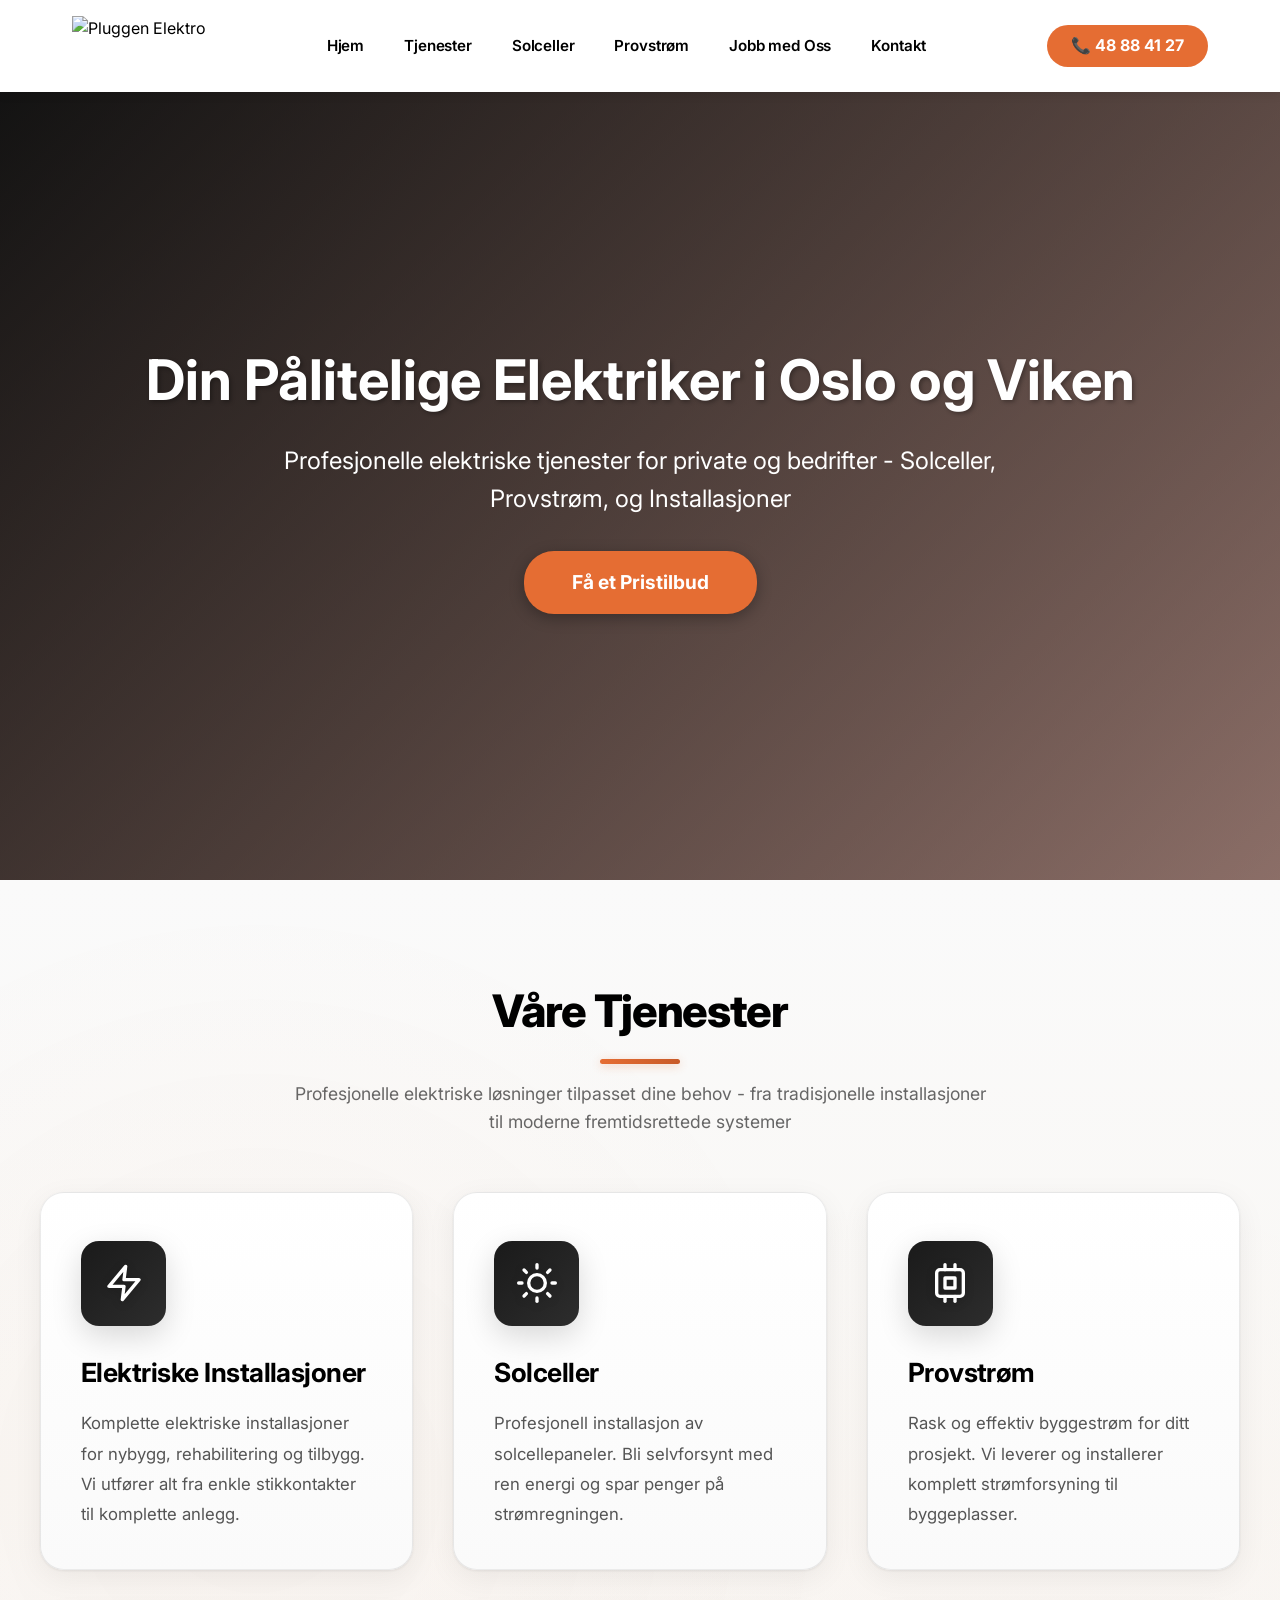
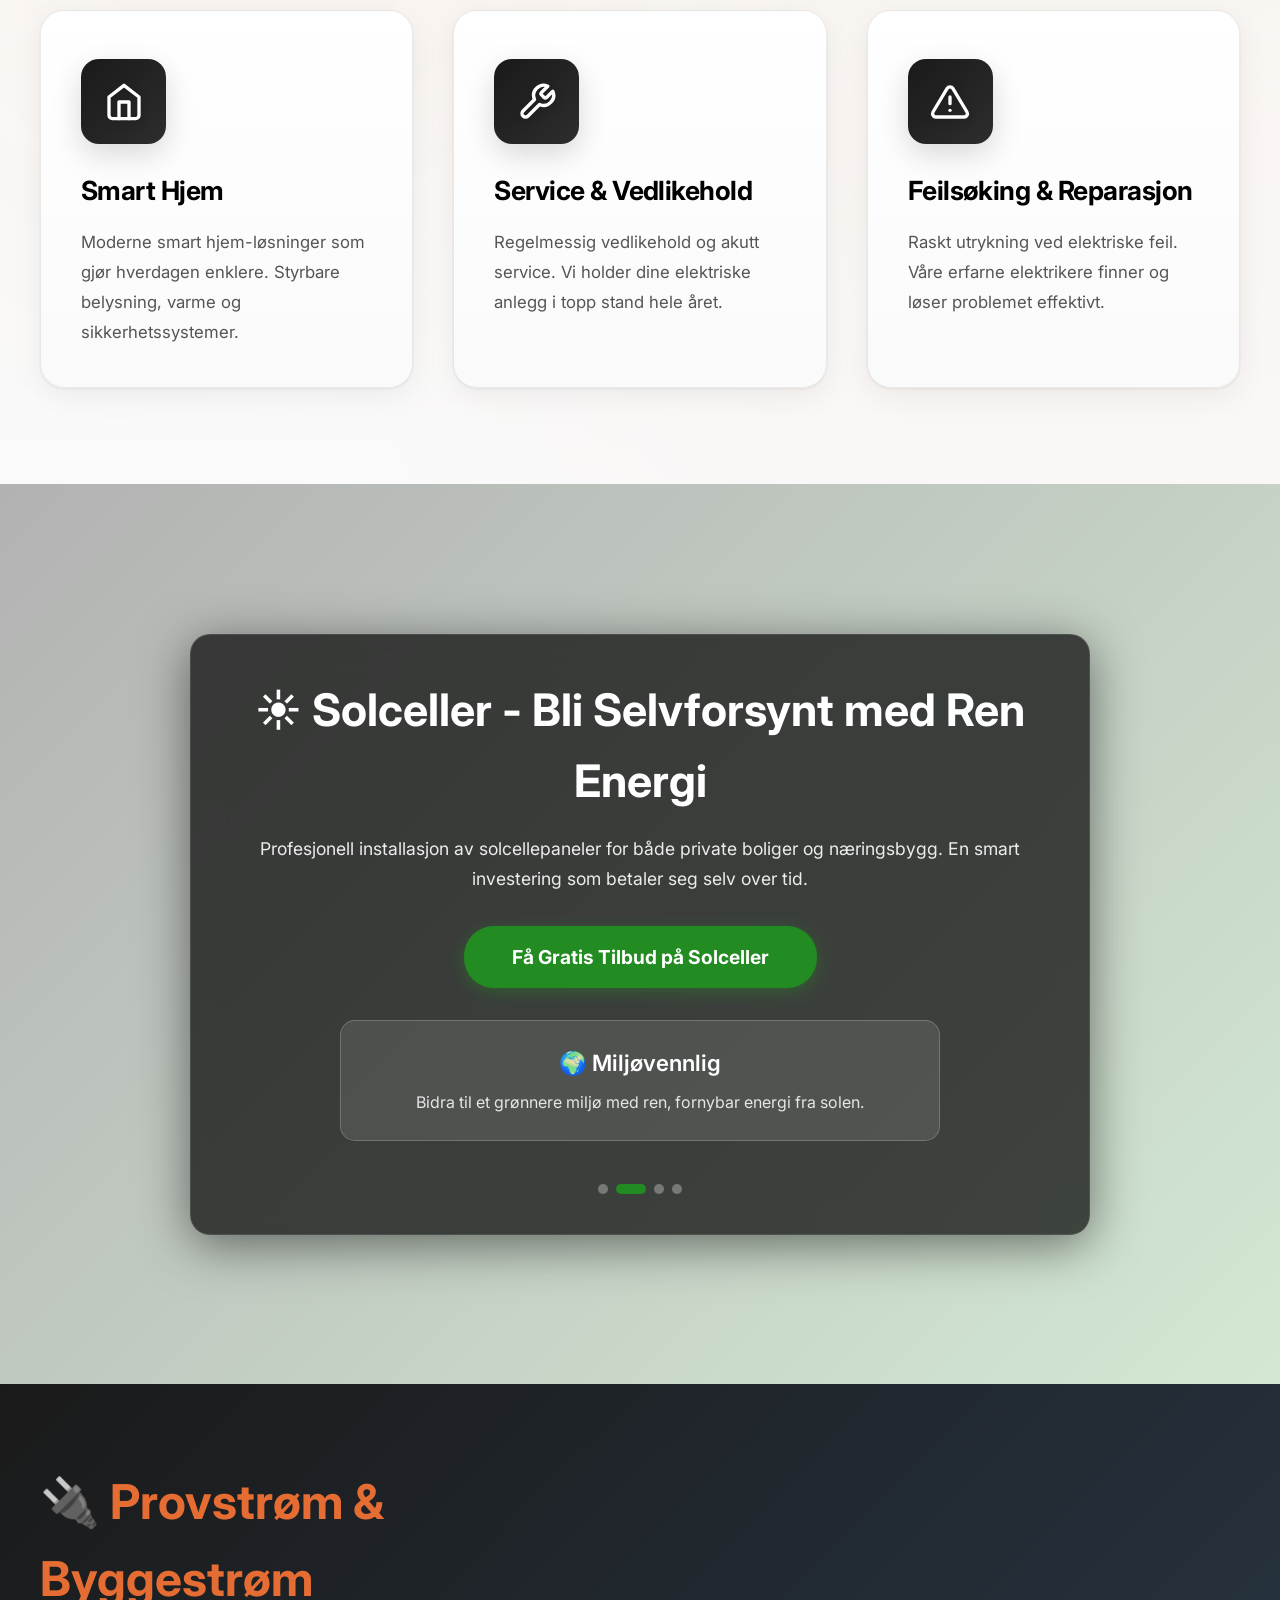
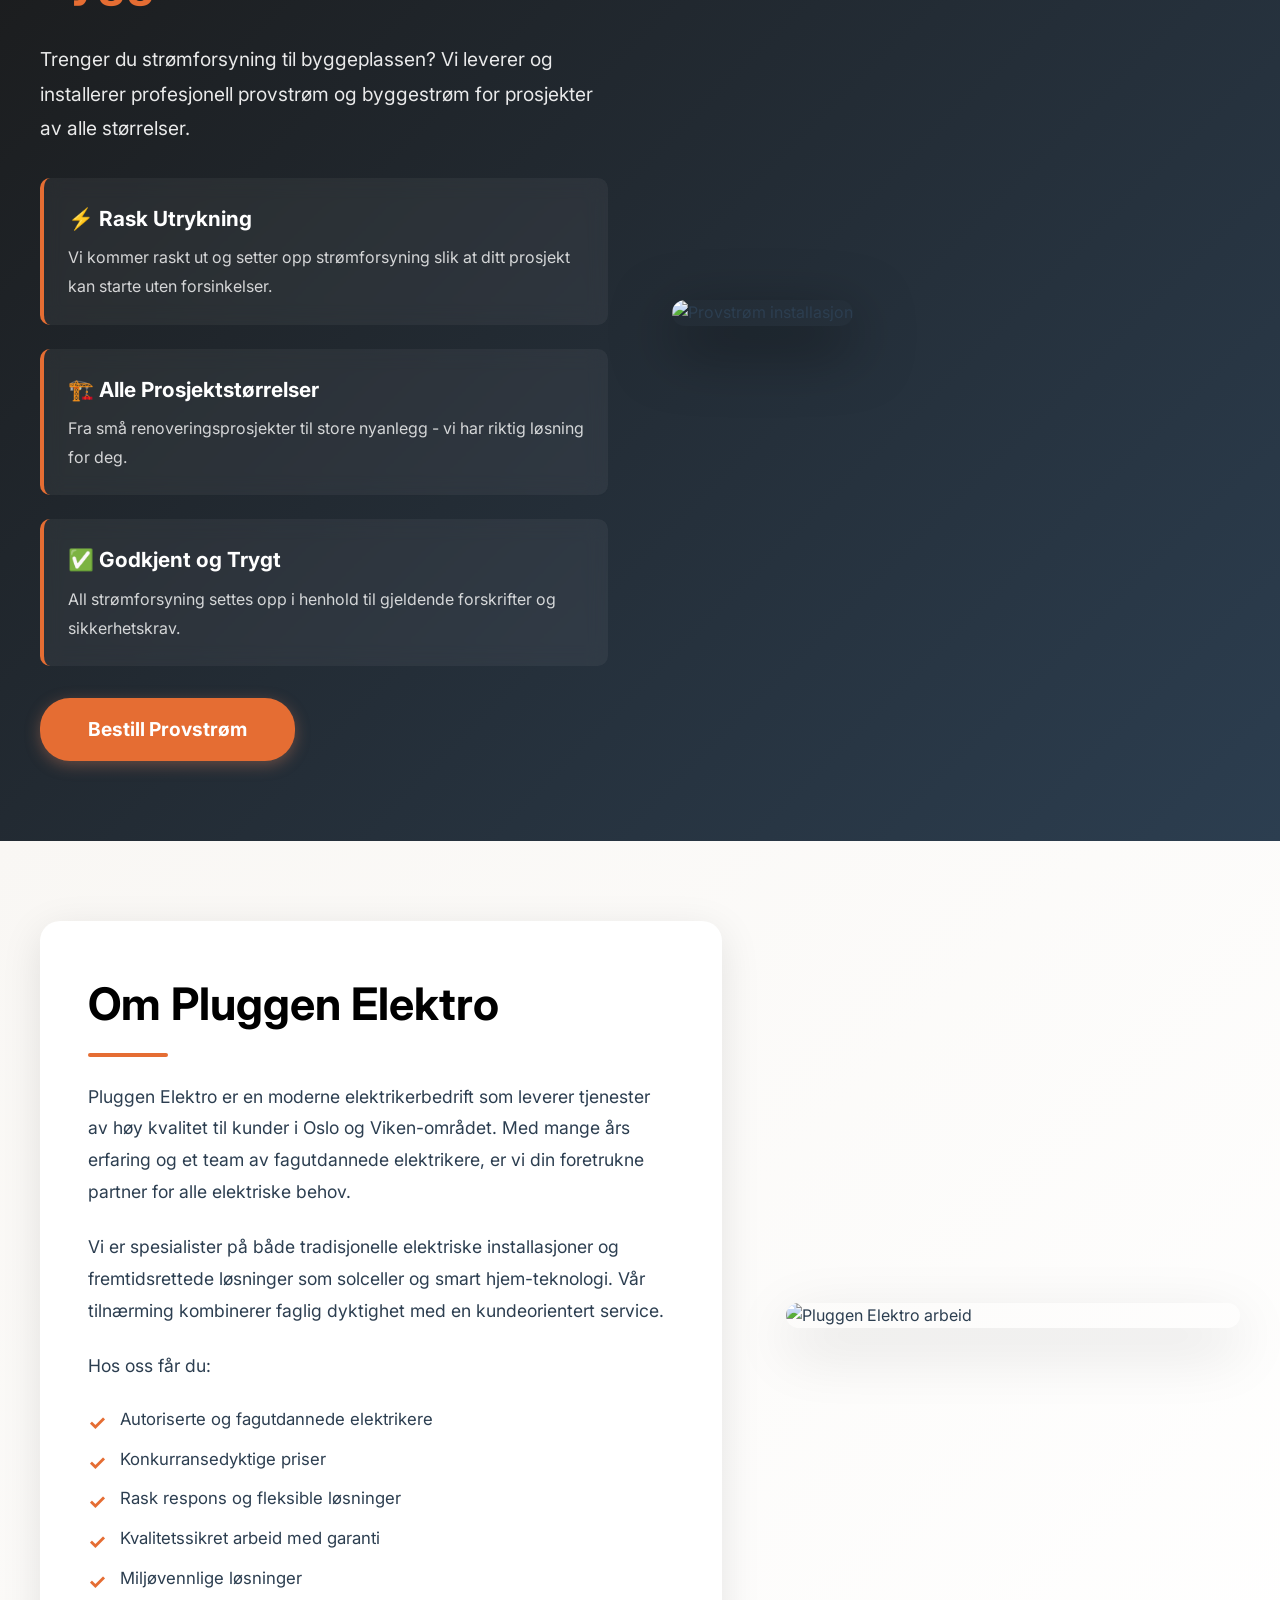
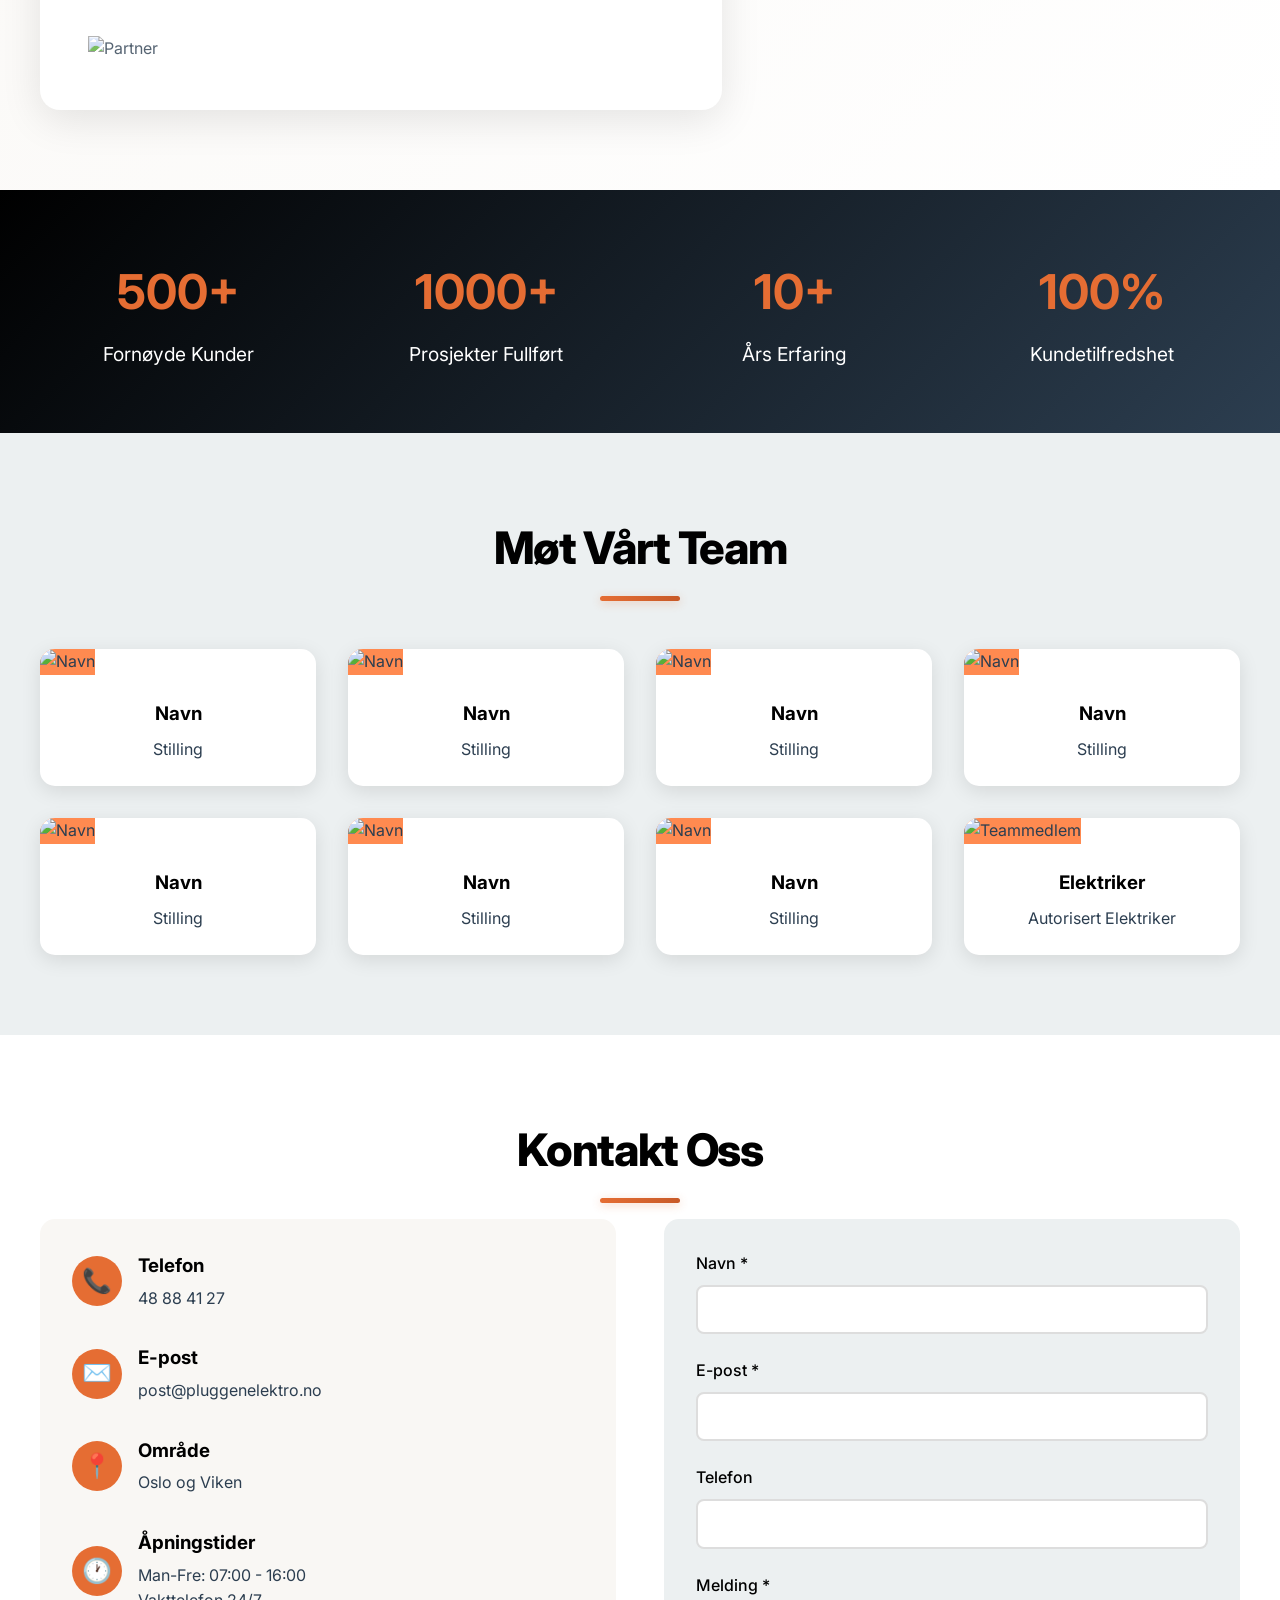
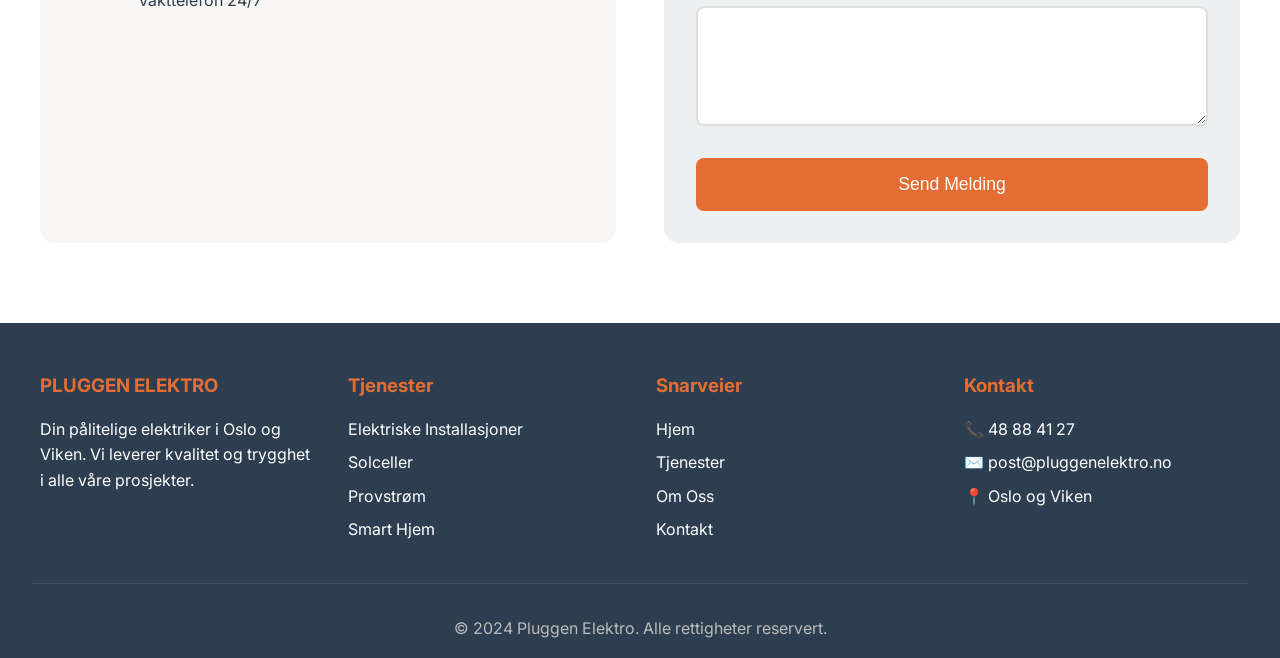
==== index.html @ 6e38b9bf "Add files via upload" ====
<!DOCTYPE html>
<html lang="no">
<head>
    <meta charset="UTF-8">
    <meta name="viewport" content="width=device-width, initial-scale=1.0">
    <meta name="description" content="Pluggen Elektro er en elektrikerbedrift som gjør arbeid i Oslo og Viken. Vi tilbyr elektriske installasjoner, solceller, og provstrøm.">
    <meta name="keywords" content="elektriker, Oslo, Viken, solceller, provstrøm, elektriske installasjoner">
    <title>Pluggen Elektro - Din Elektriker i Oslo og Viken</title>
    <link rel="preconnect" href="https://fonts.googleapis.com">
    <link rel="preconnect" href="https://fonts.gstatic.com" crossorigin>
    <link href="https://fonts.googleapis.com/css2?family=Inter:wght@400;500;600;700&display=swap" rel="stylesheet">

    <style>
        * {
            margin: 0;
            padding: 0;
            box-sizing: border-box;
        }

        :root {
            --primary-copper: #E56D33;
            --dark-copper: #C85A28;
            --light-copper: #FF8A50;
            --black: #000000;
            --cream: #f9f7f4;
            --dark-gray: #2c3e50;
            --light-gray: #ecf0f1;
            --accent-orange: #E56D33;
        }

        body {
            font-family: 'Inter', -apple-system, BlinkMacSystemFont, 'Segoe UI', sans-serif;
            line-height: 1.6;
            color: var(--dark-gray);
            background-color: #fff;
        }

        /* Header & Navigation */
        header {
            background: white;
            color: var(--black);
            padding: 1rem 0;
            position: fixed;
            width: 100%;
            top: 0;
            z-index: 1000;
            box-shadow: 0 2px 10px rgba(0,0,0,0.1);
        }

        nav {
            max-width: 1200px;
            margin: 0 auto;
            display: flex;
            justify-content: space-between;
            align-items: center;
            padding: 0 2rem;
        }

        .logo {
            display: flex;
            align-items: center;
        }

        .logo img {
            height: 60px;
            width: auto;
        }

        nav ul {
            list-style: none;
            display: flex;
            gap: 1rem;
        }

        nav ul li a {
            color: var(--black);
            text-decoration: none;
            font-weight: 600;
            font-size: 0.95rem;
            letter-spacing: -0.01em;
            transition: color 0.3s;
            padding: 0.5rem 0.75rem;
            border-radius: 5px;
        }

        nav ul li a:hover {
            color: var(--primary-copper);
            background: rgba(229, 109, 51, 0.1);
        }

        .phone-header {
            background: var(--primary-copper);
            color: white;
            padding: 0.5rem 1.5rem;
            border-radius: 25px;
            font-weight: bold;
            text-decoration: none;
            transition: all 0.3s;
        }

        .phone-header:hover {
            background: var(--dark-copper);
            transform: scale(1.05);
        }

        /* Hero Section */
        .hero {
            margin-top: 70px;
            position: relative;
            height: 90vh;
            overflow: hidden;
            display: flex;
            align-items: center;
            justify-content: center;
            background: linear-gradient(135deg, rgba(0, 0, 0, 0.8) 0%, rgba(44, 62, 80, 0.8) 100%),
                        url('images/hero/P9220258.JPG') center/cover no-repeat;
        }

        .hero-video {
            position: absolute;
            top: 50%;
            left: 50%;
            transform: translate(-50%, -50%);
            min-width: 100%;
            min-height: 100%;
            width: auto;
            height: auto;
            z-index: 0;
            object-fit: cover;
        }

        .hero-overlay {
            position: absolute;
            top: 0;
            left: 0;
            width: 100%;
            height: 100%;
            background: linear-gradient(135deg, rgba(0, 0, 0, 0.65) 0%, rgba(204, 122, 89, 0.45) 100%);
            z-index: 1;
        }

        .hero-content {
            position: relative;
            z-index: 2;
            color: white;
            text-align: center;
            padding: 2rem;
        }

        .hero h1 {
            font-size: 3.5rem;
            margin-bottom: 1rem;
            text-shadow: 2px 2px 4px rgba(0,0,0,0.3);
        }

        .hero p {
            font-size: 1.5rem;
            margin-bottom: 2rem;
            max-width: 800px;
            margin-left: auto;
            margin-right: auto;
        }

        .cta-button {
            display: inline-block;
            background: var(--primary-copper);
            color: white;
            padding: 1rem 3rem;
            border-radius: 30px;
            text-decoration: none;
            font-size: 1.2rem;
            font-weight: bold;
            transition: all 0.3s;
            box-shadow: 0 4px 15px rgba(0,0,0,0.3);
        }

        .cta-button:hover {
            background: var(--dark-copper);
            transform: translateY(-3px);
            box-shadow: 0 6px 20px rgba(0,0,0,0.4);
        }

        /* Services Section */
        .services {
            padding: 6rem 2rem;
            background: linear-gradient(180deg, #fafafa 0%, var(--cream) 50%, #fafafa 100%);
            position: relative;
        }

        .services::before {
            content: '';
            position: absolute;
            top: 0;
            left: 0;
            width: 100%;
            height: 100%;
            background: radial-gradient(circle at 20% 50%, rgba(229, 109, 51, 0.03) 0%, transparent 50%),
                        radial-gradient(circle at 80% 80%, rgba(229, 109, 51, 0.03) 0%, transparent 50%);
            pointer-events: none;
        }

        .container {
            max-width: 1200px;
            margin: 0 auto;
        }

        .section-title {
            text-align: center;
            font-size: 2.8rem;
            color: var(--black);
            margin-bottom: 1rem;
            position: relative;
            padding-bottom: 1rem;
            font-weight: 800;
            letter-spacing: -0.03em;
        }

        .section-title::after {
            content: '';
            position: absolute;
            bottom: 0;
            left: 50%;
            transform: translateX(-50%);
            width: 80px;
            height: 5px;
            background: linear-gradient(90deg, var(--primary-copper) 0%, var(--dark-copper) 100%);
            border-radius: 3px;
            box-shadow: 0 2px 10px rgba(229, 109, 51, 0.3);
        }

        .section-subtitle {
            text-align: center;
            font-size: 1.1rem;
            color: #666;
            margin-bottom: 3.5rem;
            max-width: 700px;
            margin-left: auto;
            margin-right: auto;
            line-height: 1.6;
        }

        .services-grid {
            display: grid;
            grid-template-columns: repeat(auto-fit, minmax(320px, 1fr));
            gap: 2.5rem;
            margin-top: 3rem;
        }

        .service-card {
            background: linear-gradient(to bottom, #ffffff 0%, #fafafa 100%);
            padding: 3rem 2.5rem 2.5rem 2.5rem;
            border-radius: 24px;
            box-shadow: 0 8px 30px rgba(0,0,0,0.06),
                        0 1px 3px rgba(0,0,0,0.08),
                        inset 0 1px 0 rgba(255,255,255,0.9);
            transition: all 0.5s cubic-bezier(0.4, 0, 0.2, 1);
            text-align: left;
            position: relative;
            overflow: hidden;
            border: 1px solid rgba(0, 0, 0, 0.08);
            backdrop-filter: blur(10px);
        }

        .service-card::before {
            content: '';
            position: absolute;
            top: 0;
            left: 0;
            width: 100%;
            height: 5px;
            background: linear-gradient(90deg, var(--primary-copper) 0%, var(--light-copper) 100%);
            transform: scaleX(0);
            transform-origin: left;
            transition: transform 0.5s cubic-bezier(0.4, 0, 0.2, 1);
        }

        .service-card::after {
            content: '';
            position: absolute;
            top: 0;
            left: 0;
            width: 100%;
            height: 100%;
            background: linear-gradient(135deg, rgba(229, 109, 51, 0.02) 0%, rgba(229, 109, 51, 0.05) 100%);
            opacity: 0;
            transition: opacity 0.5s cubic-bezier(0.4, 0, 0.2, 1);
            pointer-events: none;
        }

        .service-card:hover::before {
            transform: scaleX(1);
        }

        .service-card:hover::after {
            opacity: 1;
        }

        .service-card:hover {
            transform: translateY(-15px);
            box-shadow: 0 30px 80px rgba(229, 109, 51, 0.15),
                        0 5px 15px rgba(0,0,0,0.1),
                        inset 0 1px 0 rgba(255,255,255,1);
            border-color: rgba(229, 109, 51, 0.2);
            background: linear-gradient(to bottom, #ffffff 0%, #fcfcfc 100%);
        }

        .service-icon {
            font-size: 2.8rem;
            margin-bottom: 1.8rem;
            display: inline-flex;
            align-items: center;
            justify-content: center;
            width: 85px;
            height: 85px;
            background: linear-gradient(135deg, #1a1a1a 0%, #2d2d2d 100%);
            border-radius: 18px;
            transition: all 0.5s cubic-bezier(0.4, 0, 0.2, 1);
            position: relative;
            z-index: 1;
            box-shadow: 0 10px 30px rgba(0, 0, 0, 0.15);
        }

        .service-icon::before {
            content: '';
            position: absolute;
            inset: -2px;
            border-radius: 20px;
            padding: 2px;
            background: linear-gradient(135deg, var(--primary-copper), var(--light-copper), var(--dark-copper));
            -webkit-mask: linear-gradient(#fff 0 0) content-box, linear-gradient(#fff 0 0);
            -webkit-mask-composite: xor;
            mask-composite: exclude;
            opacity: 0;
            transition: opacity 0.5s cubic-bezier(0.4, 0, 0.2, 1);
        }

        .service-card:hover .service-icon::before {
            opacity: 1;
        }

        .service-card:hover .service-icon {
            transform: scale(1.08) translateY(-8px) rotate(5deg);
            background: linear-gradient(135deg, var(--primary-copper) 0%, var(--dark-copper) 100%);
            box-shadow: 0 20px 50px rgba(229, 109, 51, 0.35);
        }

        .service-icon svg {
            stroke: #ffffff;
            transition: stroke 0.3s;
            filter: drop-shadow(0 2px 4px rgba(0,0,0,0.2));
        }

        .service-card:hover .service-icon svg {
            stroke: #ffffff;
        }

        .service-card h3 {
            color: var(--black);
            font-size: 1.65rem;
            margin-bottom: 1.2rem;
            font-weight: 700;
            letter-spacing: -0.02em;
            line-height: 1.3;
            position: relative;
            z-index: 1;
            transition: color 0.3s;
        }

        .service-card:hover h3 {
            color: var(--primary-copper);
        }

        .service-card p {
            color: #555;
            line-height: 1.8;
            font-size: 1.05rem;
            margin: 0;
            position: relative;
            z-index: 1;
        }

        /* About Section */
        .about {
            padding: 5rem 2rem;
            background: linear-gradient(135deg, var(--cream) 0%, #fff 100%);
        }

        .about-content {
            display: grid;
            grid-template-columns: 1.2fr 0.8fr;
            gap: 4rem;
            align-items: center;
        }

        .about-text {
            background: white;
            padding: 3rem;
            border-radius: 20px;
            box-shadow: 0 10px 40px rgba(0, 0, 0, 0.1);
        }

        .about-text h2 {
            color: var(--black);
            font-size: 2.8rem;
            margin-bottom: 1.5rem;
            font-weight: 700;
            position: relative;
            padding-bottom: 1rem;
        }

        .about-text h2::after {
            content: '';
            position: absolute;
            bottom: 0;
            left: 0;
            width: 80px;
            height: 4px;
            background: var(--primary-copper);
            border-radius: 2px;
        }

        .about-text p {
            margin-bottom: 1.5rem;
            font-size: 1.1rem;
            color: var(--dark-gray);
            line-height: 1.8;
        }

        .about-text ul {
            margin-left: 0;
            padding-left: 0;
            list-style: none;
        }

        .about-text ul li {
            margin-bottom: 0.8rem;
            padding-left: 2rem;
            position: relative;
            color: var(--dark-gray);
            font-size: 1.05rem;
        }

        .about-text ul li::before {
            content: '✓';
            position: absolute;
            left: 0;
            color: var(--primary-copper);
            font-weight: bold;
            font-size: 1.3rem;
        }

        .about-image {
            border-radius: 20px;
            overflow: hidden;
            box-shadow: 0 20px 60px rgba(0, 0, 0, 0.15);
            transition: transform 0.3s;
        }

        .about-image:hover {
            transform: scale(1.02);
        }

        .about-image img {
            width: 100%;
            height: auto;
            display: block;
        }

        /* Video Showcase Section */
        .video-showcase {
            padding: 5rem 2rem;
            background: var(--black);
        }

        .video-container {
            max-width: 1000px;
            margin: 0 auto;
            border-radius: 15px;
            overflow: hidden;
            box-shadow: 0 10px 40px rgba(204, 122, 89, 0.3);
        }

        .showcase-video {
            width: 100%;
            height: auto;
            display: block;
        }

        /* Solceller Section */
        .solceller {
            position: relative;
            min-height: 100vh;
            overflow: hidden;
            display: flex;
            align-items: center;
            justify-content: center;
            padding: 3rem 2rem;
        }

        .solceller-video {
            position: absolute;
            top: 50%;
            left: 50%;
            transform: translate(-50%, -50%);
            min-width: 100%;
            min-height: 100%;
            width: auto;
            height: auto;
            z-index: 0;
            object-fit: cover;
        }

        .solceller-overlay {
            position: absolute;
            top: 0;
            left: 0;
            width: 100%;
            height: 100%;
            background: linear-gradient(135deg, rgba(0, 0, 0, 0.3) 0%, rgba(34, 139, 34, 0.2) 100%);
            z-index: 1;
            animation: overlayPulse 8s ease-in-out infinite;
        }

        @keyframes overlayPulse {
            0%, 100% {
                opacity: 1;
            }
            50% {
                opacity: 0.7;
            }
        }

        .solceller-content {
            position: relative;
            z-index: 2;
            max-width: 900px;
            margin: 0 auto;
            text-align: center;
        }

        .solceller-text {
            background: rgba(0, 0, 0, 0.7);
            backdrop-filter: blur(15px);
            padding: 2.5rem;
            border-radius: 20px;
            box-shadow: 0 10px 50px rgba(0, 0, 0, 0.5);
            border: 1px solid rgba(255, 255, 255, 0.1);
        }

        .solceller-text h2 {
            color: white;
            font-size: 2.8rem;
            margin-bottom: 1rem;
            font-weight: 700;
        }

        .solceller-text p {
            color: rgba(255, 255, 255, 0.9);
            font-size: 1.1rem;
            line-height: 1.7;
            margin-bottom: 2rem;
        }

        .solceller-cta {
            background: #228B22;
            color: white;
            padding: 1rem 3rem;
            border-radius: 30px;
            text-decoration: none;
            font-size: 1.2rem;
            font-weight: bold;
            transition: all 0.3s;
            box-shadow: 0 4px 15px rgba(34, 139, 34, 0.4);
            display: inline-block;
            margin-bottom: 2rem;
        }

        .solceller-cta:hover {
            background: #1a6b1a;
            transform: translateY(-3px);
            box-shadow: 0 6px 20px rgba(34, 139, 34, 0.6);
        }

        .solceller-features {
            position: relative;
            max-width: 600px;
            margin: 0 auto;
            height: 140px;
            overflow: visible;
        }

        .solceller-feature {
            position: absolute;
            width: 100%;
            opacity: 0;
            transition: opacity 0.5s ease-in-out;
            background: rgba(255, 255, 255, 0.1);
            padding: 1.5rem;
            border-radius: 15px;
            border: 1px solid rgba(255, 255, 255, 0.2);
            text-align: center;
            box-sizing: border-box;
        }

        .solceller-feature.active {
            opacity: 1;
        }

        .solceller-feature h3 {
            color: white;
            margin-bottom: 0.5rem;
            font-size: 1.4rem;
            font-weight: 600;
        }

        .solceller-feature p {
            color: rgba(255, 255, 255, 0.85);
            margin-bottom: 0;
            font-size: 1rem;
        }

        .feature-dots {
            display: flex;
            justify-content: center;
            gap: 0.5rem;
            margin-top: 1.5rem;
        }

        .feature-dot {
            width: 10px;
            height: 10px;
            border-radius: 50%;
            background: rgba(255, 255, 255, 0.3);
            cursor: pointer;
            transition: all 0.3s;
        }

        .feature-dot.active {
            background: #228B22;
            width: 30px;
            border-radius: 5px;
        }

        /* Provstrøm Section */
        .provstrom {
            position: relative;
            min-height: 100vh;
            background: linear-gradient(135deg, #1a1a1a 0%, #2c3e50 100%);
            overflow: hidden;
            display: flex;
            align-items: center;
            justify-content: center;
            padding: 5rem 2rem;
        }

        .provstrom-content {
            max-width: 1200px;
            margin: 0 auto;
            display: grid;
            grid-template-columns: 1fr 1fr;
            gap: 4rem;
            align-items: center;
        }

        .provstrom-text h2 {
            color: var(--primary-copper);
            font-size: 3rem;
            margin-bottom: 1.5rem;
            font-weight: 700;
        }

        .provstrom-text p {
            color: rgba(255, 255, 255, 0.9);
            font-size: 1.2rem;
            line-height: 1.8;
            margin-bottom: 1.5rem;
        }

        .provstrom-features {
            display: grid;
            gap: 1.5rem;
            margin-top: 2rem;
        }

        .provstrom-feature {
            background: rgba(255, 255, 255, 0.05);
            padding: 1.5rem;
            border-radius: 10px;
            border-left: 4px solid var(--primary-copper);
            backdrop-filter: blur(10px);
        }

        .provstrom-feature h3 {
            color: white;
            font-size: 1.3rem;
            margin-bottom: 0.5rem;
        }

        .provstrom-feature p {
            color: rgba(255, 255, 255, 0.8);
            margin: 0;
            font-size: 1rem;
        }

        .provstrom-image img {
            width: 100%;
            height: auto;
            border-radius: 15px;
            box-shadow: 0 20px 60px rgba(0, 0, 0, 0.5);
        }

        .provstrom-cta {
            background: var(--primary-copper);
            color: white;
            padding: 1rem 3rem;
            border-radius: 30px;
            text-decoration: none;
            font-size: 1.2rem;
            font-weight: bold;
            transition: all 0.3s;
            box-shadow: 0 4px 15px rgba(204, 122, 89, 0.4);
            display: inline-block;
            margin-top: 2rem;
        }

        .provstrom-cta:hover {
            background: var(--dark-copper);
            transform: translateY(-3px);
            box-shadow: 0 6px 20px rgba(204, 122, 89, 0.6);
        }

        /* Stats Section */
        .stats {
            background: linear-gradient(135deg, var(--black) 0%, var(--dark-gray) 100%);
            color: white;
            padding: 4rem 2rem;
        }

        .stats-grid {
            display: grid;
            grid-template-columns: repeat(auto-fit, minmax(200px, 1fr));
            gap: 2rem;
            text-align: center;
        }

        .stat-item h3 {
            font-size: 3rem;
            color: var(--primary-copper);
            margin-bottom: 0.5rem;
        }

        .stat-item p {
            font-size: 1.2rem;
        }

        /* Team Section */
        .team {
            padding: 5rem 2rem;
            background: var(--light-gray);
        }

        .team-grid {
            display: grid;
            grid-template-columns: repeat(auto-fit, minmax(250px, 1fr));
            gap: 2rem;
            margin-top: 3rem;
        }

        .team-member {
            background: white;
            border-radius: 15px;
            overflow: hidden;
            box-shadow: 0 5px 20px rgba(0,0,0,0.1);
            transition: transform 0.3s;
        }

        .team-member:hover {
            transform: translateY(-5px);
        }

        .team-photo {
            width: 100%;
            height: 350px;
            object-fit: contain;
            object-position: center;
            background: var(--light-copper);
        }

        .team-info {
            padding: 1.5rem;
            text-align: center;
        }

        .team-info h3 {
            color: var(--black);
            margin-bottom: 0.5rem;
        }

        .team-info p {
            color: var(--dark-gray);
        }

        /* Contact Section */
        .contact {
            padding: 5rem 2rem;
            background: white;
        }

        .contact-content {
            display: grid;
            grid-template-columns: 1fr 1fr;
            gap: 3rem;
        }

        .contact-info {
            background: var(--cream);
            padding: 2rem;
            border-radius: 15px;
        }

        .contact-item {
            margin-bottom: 2rem;
            display: flex;
            align-items: center;
            gap: 1rem;
        }

        .contact-icon {
            width: 50px;
            height: 50px;
            background: var(--primary-copper);
            color: white;
            border-radius: 50%;
            display: flex;
            align-items: center;
            justify-content: center;
            font-size: 1.5rem;
        }

        .contact-item-text h3 {
            color: var(--black);
            margin-bottom: 0.3rem;
        }

        .contact-item-text p {
            color: var(--dark-gray);
        }

        .contact-form {
            background: var(--light-gray);
            padding: 2rem;
            border-radius: 15px;
        }

        .form-group {
            margin-bottom: 1.5rem;
        }

        .form-group label {
            display: block;
            margin-bottom: 0.5rem;
            color: var(--black);
            font-weight: 500;
        }

        .form-group input,
        .form-group textarea {
            width: 100%;
            padding: 0.8rem;
            border: 2px solid #ddd;
            border-radius: 8px;
            font-family: inherit;
            font-size: 1rem;
            transition: border-color 0.3s;
        }

        .form-group input:focus,
        .form-group textarea:focus {
            outline: none;
            border-color: var(--primary-copper);
        }

        .form-group textarea {
            resize: vertical;
            min-height: 120px;
        }

        .submit-button {
            background: var(--primary-copper);
            color: white;
            border: none;
            padding: 1rem 2rem;
            border-radius: 8px;
            font-size: 1.1rem;
            cursor: pointer;
            width: 100%;
            transition: background 0.3s;
        }

        .submit-button:hover {
            background: var(--dark-copper);
        }

        /* Footer */
        footer {
            background: var(--dark-gray);
            color: white;
            padding: 3rem 2rem 1rem;
        }

        .footer-content {
            max-width: 1200px;
            margin: 0 auto;
            display: grid;
            grid-template-columns: repeat(auto-fit, minmax(250px, 1fr));
            gap: 2rem;
            margin-bottom: 2rem;
        }

        .footer-section h3 {
            color: var(--primary-copper);
            margin-bottom: 1rem;
        }

        .footer-section ul {
            list-style: none;
        }

        .footer-section ul li {
            margin-bottom: 0.5rem;
        }

        .footer-section ul li a {
            color: white;
            text-decoration: none;
            transition: color 0.3s;
        }

        .footer-section ul li a:hover {
            color: var(--primary-copper);
        }

        .footer-bottom {
            text-align: center;
            padding-top: 2rem;
            border-top: 1px solid rgba(255,255,255,0.1);
            color: #bbb;
        }

        /* Mobile Menu */
        .mobile-menu-toggle {
            display: none;
            background: none;
            border: none;
            color: white;
            font-size: 1.5rem;
            cursor: pointer;
        }

        /* Responsive Design */
        @media (max-width: 768px) {
            nav ul {
                display: none;
                position: absolute;
                top: 100%;
                left: 0;
                width: 100%;
                background: white;
                box-shadow: 0 2px 10px rgba(0,0,0,0.1);
                flex-direction: column;
                padding: 1rem;
                gap: 0;
            }

            nav ul.active {
                display: flex;
            }

            nav ul li {
                width: 100%;
            }

            nav ul li a {
                display: block;
                padding: 1rem;
            }

            .mobile-menu-toggle {
                display: block;
            }

            .hero h1 {
                font-size: 2.5rem;
            }

            .hero p {
                font-size: 1.2rem;
            }

            .about-content,
            .contact-content {
                grid-template-columns: 1fr;
            }

            .services-grid {
                grid-template-columns: 1fr;
            }

            .team-grid {
                grid-template-columns: 1fr;
            }

            .solceller-content,
            .provstrom-content {
                grid-template-columns: 1fr;
            }

            .provstrom-image {
                order: -1;
            }

            .stats-grid {
                grid-template-columns: repeat(2, 1fr);
            }

            .service-card {
                padding: 2rem 1.5rem;
            }

            .benefit-icon {
                width: 70px;
                height: 70px;
                font-size: 2.5rem;
            }
        }

        /* Smooth Scroll */
        html {
            scroll-behavior: smooth;
        }
    </style>
</head>
<body>
    <!-- Header -->
    <header>
        <nav>
            <div class="logo">
                <img src="images/logos/Pluggen Elektro.JPG" alt="Pluggen Elektro">
            </div>
            <button class="mobile-menu-toggle" onclick="toggleMenu()">☰</button>
            <ul id="nav-menu">
                <li><a href="index.html">Hjem</a></li>
                <li><a href="index.html#tjenester">Tjenester</a></li>
                <li><a href="solceller.html">Solceller</a></li>
                <li><a href="provstrom.html">Provstrøm</a></li>
                <li><a href="jobb.html">Jobb med Oss</a></li>
                <li><a href="index.html#kontakt">Kontakt</a></li>
            </ul>
            <a href="tel:48884127" class="phone-header">📞 48 88 41 27</a>
        </nav>
    </header>

    <!-- Hero Section -->
    <section class="hero" id="hjem">
        <video autoplay muted loop playsinline class="hero-video" preload="auto" poster="images/hero/P9220258.JPG">
            <source src="images/hero/Pluggen-Hero.mp4" type="video/mp4">
            Nettleseren din støtter ikke video.
        </video>
        <div class="hero-overlay"></div>
        <div class="hero-content">
            <h1>Din Pålitelige Elektriker i Oslo og Viken</h1>
            <p>Profesjonelle elektriske tjenester for private og bedrifter - Solceller, Provstrøm, og Installasjoner</p>
            <a href="#kontakt" class="cta-button">Få et Pristilbud</a>
        </div>
    </section>

    <!-- Services Section -->
    <section class="services" id="tjenester">
        <div class="container">
            <h2 class="section-title">Våre Tjenester</h2>
            <p class="section-subtitle">Profesjonelle elektriske løsninger tilpasset dine behov - fra tradisjonelle installasjoner til moderne fremtidsrettede systemer</p>
            <div class="services-grid">
                <div class="service-card">
                    <div class="service-icon">
                        <svg width="40" height="40" viewBox="0 0 24 24" fill="none" stroke="currentColor" stroke-width="2" stroke-linecap="round" stroke-linejoin="round">
                            <polygon points="13 2 3 14 12 14 11 22 21 10 12 10 13 2"/>
                        </svg>
                    </div>
                    <h3>Elektriske Installasjoner</h3>
                    <p>Komplette elektriske installasjoner for nybygg, rehabilitering og tilbygg. Vi utfører alt fra enkle stikkontakter til komplette anlegg.</p>
                </div>

                <div class="service-card">
                    <div class="service-icon">
                        <svg width="40" height="40" viewBox="0 0 24 24" fill="none" stroke="currentColor" stroke-width="2" stroke-linecap="round" stroke-linejoin="round">
                            <circle cx="12" cy="12" r="5"/>
                            <line x1="12" y1="1" x2="12" y2="3"/>
                            <line x1="12" y1="21" x2="12" y2="23"/>
                            <line x1="4.22" y1="4.22" x2="5.64" y2="5.64"/>
                            <line x1="18.36" y1="18.36" x2="19.78" y2="19.78"/>
                            <line x1="1" y1="12" x2="3" y2="12"/>
                            <line x1="21" y1="12" x2="23" y2="12"/>
                            <line x1="4.22" y1="19.78" x2="5.64" y2="18.36"/>
                            <line x1="18.36" y1="5.64" x2="19.78" y2="4.22"/>
                        </svg>
                    </div>
                    <h3>Solceller</h3>
                    <p>Profesjonell installasjon av solcellepaneler. Bli selvforsynt med ren energi og spar penger på strømregningen.</p>
                </div>

                <div class="service-card">
                    <div class="service-icon">
                        <svg width="40" height="40" viewBox="0 0 24 24" fill="none" stroke="currentColor" stroke-width="2" stroke-linecap="round" stroke-linejoin="round">
                            <rect x="4" y="4" width="16" height="16" rx="2"/>
                            <rect x="9" y="9" width="6" height="6"/>
                            <line x1="9" y1="1" x2="9" y2="4"/>
                            <line x1="15" y1="1" x2="15" y2="4"/>
                            <line x1="9" y1="20" x2="9" y2="23"/>
                            <line x1="15" y1="20" x2="15" y2="23"/>
                        </svg>
                    </div>
                    <h3>Provstrøm</h3>
                    <p>Rask og effektiv byggestrøm for ditt prosjekt. Vi leverer og installerer komplett strømforsyning til byggeplasser.</p>
                </div>

                <div class="service-card">
                    <div class="service-icon">
                        <svg width="40" height="40" viewBox="0 0 24 24" fill="none" stroke="currentColor" stroke-width="2" stroke-linecap="round" stroke-linejoin="round">
                            <path d="M3 9l9-7 9 7v11a2 2 0 0 1-2 2H5a2 2 0 0 1-2-2z"/>
                            <polyline points="9 22 9 12 15 12 15 22"/>
                        </svg>
                    </div>
                    <h3>Smart Hjem</h3>
                    <p>Moderne smart hjem-løsninger som gjør hverdagen enklere. Styrbare belysning, varme og sikkerhetssystemer.</p>
                </div>

                <div class="service-card">
                    <div class="service-icon">
                        <svg width="40" height="40" viewBox="0 0 24 24" fill="none" stroke="currentColor" stroke-width="2" stroke-linecap="round" stroke-linejoin="round">
                            <path d="M14.7 6.3a1 1 0 0 0 0 1.4l1.6 1.6a1 1 0 0 0 1.4 0l3.77-3.77a6 6 0 0 1-7.94 7.94l-6.91 6.91a2.12 2.12 0 0 1-3-3l6.91-6.91a6 6 0 0 1 7.94-7.94l-3.76 3.76z"/>
                        </svg>
                    </div>
                    <h3>Service & Vedlikehold</h3>
                    <p>Regelmessig vedlikehold og akutt service. Vi holder dine elektriske anlegg i topp stand hele året.</p>
                </div>

                <div class="service-card">
                    <div class="service-icon">
                        <svg width="40" height="40" viewBox="0 0 24 24" fill="none" stroke="currentColor" stroke-width="2" stroke-linecap="round" stroke-linejoin="round">
                            <path d="M10.29 3.86L1.82 18a2 2 0 0 0 1.71 3h16.94a2 2 0 0 0 1.71-3L13.71 3.86a2 2 0 0 0-3.42 0z"/>
                            <line x1="12" y1="9" x2="12" y2="13"/>
                            <line x1="12" y1="17" x2="12.01" y2="17"/>
                        </svg>
                    </div>
                    <h3>Feilsøking & Reparasjon</h3>
                    <p>Raskt utrykning ved elektriske feil. Våre erfarne elektrikere finner og løser problemet effektivt.</p>
                </div>
            </div>
        </div>
    </section>

    <!-- Solceller Section -->
    <section class="solceller" id="solceller" onclick="window.location.href='solceller.html'" style="cursor: pointer;">
        <video autoplay muted loop playsinline class="solceller-video" preload="auto">
            <source src="images/hero/Solceller-Bakgrunnsvideo.mp4" type="video/mp4">
            Nettleseren din støtter ikke video.
        </video>
        <div class="solceller-overlay"></div>
        <div class="solceller-content">
            <div class="solceller-text">
                <h2>☀️ Solceller - Bli Selvforsynt med Ren Energi</h2>
                <p>Profesjonell installasjon av solcellepaneler for både private boliger og næringsbygg. En smart investering som betaler seg selv over tid.</p>

                <a href="solceller.html#kontakt" class="solceller-cta" onclick="event.stopPropagation();">Få Gratis Tilbud på Solceller</a>

                <div class="solceller-features" id="solcellerFeatures">
                    <div class="solceller-feature active">
                        <h3>💰 Spar på Strømregningen</h3>
                        <p>Reduser strømkostnadene dine med opptil 70% og bli uavhengig av strømpriser.</p>
                    </div>
                    <div class="solceller-feature">
                        <h3>🌍 Miljøvennlig</h3>
                        <p>Bidra til et grønnere miljø med ren, fornybar energi fra solen.</p>
                    </div>
                    <div class="solceller-feature">
                        <h3>📈 Økt Boligverdi</h3>
                        <p>Solceller øker verdien på eiendommen din og gjør den mer attraktiv.</p>
                    </div>
                    <div class="solceller-feature">
                        <h3>🔧 Komplett Service</h3>
                        <p>Vi håndterer alt fra kartlegging, søknader til installasjon og vedlikehold.</p>
                    </div>
                </div>

                <div class="feature-dots" id="featureDots">
                    <div class="feature-dot active" data-index="0"></div>
                    <div class="feature-dot" data-index="1"></div>
                    <div class="feature-dot" data-index="2"></div>
                    <div class="feature-dot" data-index="3"></div>
                </div>
            </div>
        </div>
    </section>

    <!-- Provstrøm Section -->
    <section class="provstrom" id="provstrom" onclick="window.location.href='provstrom.html'" style="cursor: pointer;">
        <div class="provstrom-content">
            <div class="provstrom-text">
                <h2>🔌 Provstrøm & Byggestrøm</h2>
                <p>Trenger du strømforsyning til byggeplassen? Vi leverer og installerer profesjonell provstrøm og byggestrøm for prosjekter av alle størrelser.</p>

                <div class="provstrom-features">
                    <div class="provstrom-feature">
                        <h3>⚡ Rask Utrykning</h3>
                        <p>Vi kommer raskt ut og setter opp strømforsyning slik at ditt prosjekt kan starte uten forsinkelser.</p>
                    </div>
                    <div class="provstrom-feature">
                        <h3>🏗️ Alle Prosjektstørrelser</h3>
                        <p>Fra små renoveringsprosjekter til store nyanlegg - vi har riktig løsning for deg.</p>
                    </div>
                    <div class="provstrom-feature">
                        <h3>✅ Godkjent og Trygt</h3>
                        <p>All strømforsyning settes opp i henhold til gjeldende forskrifter og sikkerhetskrav.</p>
                    </div>
                </div>

                <a href="provstrom.html#kontakt" class="provstrom-cta" onclick="event.stopPropagation();">Bestill Provstrøm</a>
            </div>
            <div class="provstrom-image">
                <img src="images/hero/provstrom.jpg" alt="Provstrøm installasjon">
            </div>
        </div>
    </section>

    <!-- About Section -->
    <section class="about" id="om-oss">
        <div class="container">
            <div class="about-content">
                <div class="about-text">
                    <h2>Om Pluggen Elektro</h2>
                    <p>Pluggen Elektro er en moderne elektrikerbedrift som leverer tjenester av høy kvalitet til kunder i Oslo og Viken-området. Med mange års erfaring og et team av fagutdannede elektrikere, er vi din foretrukne partner for alle elektriske behov.</p>

                    <p>Vi er spesialister på både tradisjonelle elektriske installasjoner og fremtidsrettede løsninger som solceller og smart hjem-teknologi. Vår tilnærming kombinerer faglig dyktighet med en kundeorientert service.</p>

                    <p>Hos oss får du:</p>
                    <ul>
                        <li>Autoriserte og fagutdannede elektrikere</li>
                        <li>Konkurransedyktige priser</li>
                        <li>Rask respons og fleksible løsninger</li>
                        <li>Kvalitetssikret arbeid med garanti</li>
                        <li>Miljøvennlige løsninger</li>
                    </ul>

                    <div class="partner-logo">
                        <img src="images/logos/startbank.png" alt="Partner" style="max-width: 200px; margin-top: 2rem; opacity: 0.8;">
                    </div>
                </div>
                <div class="about-image">
                    <img src="images/hero/P9220258.JPG" alt="Pluggen Elektro arbeid">
                </div>
            </div>
        </div>
    </section>

    <!-- Stats Section -->
    <section class="stats">
        <div class="container">
            <div class="stats-grid">
                <div class="stat-item">
                    <h3>500+</h3>
                    <p>Fornøyde Kunder</p>
                </div>
                <div class="stat-item">
                    <h3>1000+</h3>
                    <p>Prosjekter Fullført</p>
                </div>
                <div class="stat-item">
                    <h3>10+</h3>
                    <p>Års Erfaring</p>
                </div>
                <div class="stat-item">
                    <h3>100%</h3>
                    <p>Kundetilfredshet</p>
                </div>
            </div>
        </div>
    </section>

    <!-- Team Section -->
    <section class="team" id="team">
        <div class="container">
            <h2 class="section-title">Møt Vårt Team</h2>
            <div class="team-grid">
                <div class="team-member">
                    <img src="images/ansatte/Kim Andre Hansen.jpg" alt="Navn" class="team-photo">
                    <div class="team-info">
                        <h3>Navn</h3>
                        <p>Stilling</p>
                    </div>
                </div>

                <div class="team-member">
                    <img src="images/ansatte/Ludvig.jpg" alt="Navn" class="team-photo">
                    <div class="team-info">
                        <h3>Navn</h3>
                        <p>Stilling</p>
                    </div>
                </div>

                <div class="team-member">
                    <img src="images/ansatte/Martin Hansen.jpg" alt="Navn" class="team-photo">
                    <div class="team-info">
                        <h3>Navn</h3>
                        <p>Stilling</p>
                    </div>
                </div>

                <div class="team-member">
                    <img src="images/ansatte/Sondre.jpg" alt="Navn" class="team-photo">
                    <div class="team-info">
                        <h3>Navn</h3>
                        <p>Stilling</p>
                    </div>
                </div>

                <div class="team-member">
                    <img src="images/ansatte/Untitled_Artwork 72.jpg" alt="Navn" class="team-photo">
                    <div class="team-info">
                        <h3>Navn</h3>
                        <p>Stilling</p>
                    </div>
                </div>

                <div class="team-member">
                    <img src="images/ansatte/Untitled_Artwork 74.jpg" alt="Navn" class="team-photo">
                    <div class="team-info">
                        <h3>Navn</h3>
                        <p>Stilling</p>
                    </div>
                </div>

                <div class="team-member">
                    <img src="images/ansatte/Untitled_Artwork 78.jpg" alt="Navn" class="team-photo">
                    <div class="team-info">
                        <h3>Navn</h3>
                        <p>Stilling</p>
                    </div>
                </div>

                <div class="team-member">
                    <img src="images/ansatte/Untitled_Artwork 79.jpg" alt="Teammedlem" class="team-photo" onerror="this.style.background='var(--light-copper)'">
                    <div class="team-info">
                        <h3>Elektriker</h3>
                        <p>Autorisert Elektriker</p>
                    </div>
                </div>
            </div>
        </div>
    </section>

    <!-- Contact Section -->
    <section class="contact" id="kontakt">
        <div class="container">
            <h2 class="section-title">Kontakt Oss</h2>
            <div class="contact-content">
                <div class="contact-info">
                    <div class="contact-item">
                        <div class="contact-icon">📞</div>
                        <div class="contact-item-text">
                            <h3>Telefon</h3>
                            <p><a href="tel:48884127" style="color: var(--dark-gray); text-decoration: none;">48 88 41 27</a></p>
                        </div>
                    </div>

                    <div class="contact-item">
                        <div class="contact-icon">✉️</div>
                        <div class="contact-item-text">
                            <h3>E-post</h3>
                            <p><a href="mailto:post@pluggenelektro.no" style="color: var(--dark-gray); text-decoration: none;">post@pluggenelektro.no</a></p>
                        </div>
                    </div>

                    <div class="contact-item">
                        <div class="contact-icon">📍</div>
                        <div class="contact-item-text">
                            <h3>Område</h3>
                            <p>Oslo og Viken</p>
                        </div>
                    </div>

                    <div class="contact-item">
                        <div class="contact-icon">🕐</div>
                        <div class="contact-item-text">
                            <h3>Åpningstider</h3>
                            <p>Man-Fre: 07:00 - 16:00<br>Vakttelefon 24/7</p>
                        </div>
                    </div>
                </div>

                <div class="contact-form">
                    <!-- VIKTIG: Erstatt 'YOUR_FORM_ID' med din Formspree form ID -->
                    <!-- Gå til https://formspree.io og registrer deg gratis, deretter lim inn din form ID her -->
                    <form action="https://formspree.io/f/YOUR_FORM_ID" method="POST">
                        <div class="form-group">
                            <label for="name">Navn *</label>
                            <input type="text" id="name" name="name" required>
                        </div>

                        <div class="form-group">
                            <label for="email">E-post *</label>
                            <input type="email" id="email" name="email" required>
                        </div>

                        <div class="form-group">
                            <label for="phone">Telefon</label>
                            <input type="tel" id="phone" name="phone">
                        </div>

                        <div class="form-group">
                            <label for="message">Melding *</label>
                            <textarea id="message" name="message" required></textarea>
                        </div>

                        <button type="submit" class="submit-button">Send Melding</button>
                    </form>
                </div>
            </div>
        </div>
    </section>

    <!-- Footer -->
    <footer>
        <div class="footer-content">
            <div class="footer-section">
                <h3>PLUGGEN ELEKTRO</h3>
                <p>Din pålitelige elektriker i Oslo og Viken. Vi leverer kvalitet og trygghet i alle våre prosjekter.</p>
            </div>

            <div class="footer-section">
                <h3>Tjenester</h3>
                <ul>
                    <li><a href="#tjenester">Elektriske Installasjoner</a></li>
                    <li><a href="#tjenester">Solceller</a></li>
                    <li><a href="#tjenester">Provstrøm</a></li>
                    <li><a href="#tjenester">Smart Hjem</a></li>
                </ul>
            </div>

            <div class="footer-section">
                <h3>Snarveier</h3>
                <ul>
                    <li><a href="#hjem">Hjem</a></li>
                    <li><a href="#tjenester">Tjenester</a></li>
                    <li><a href="#om-oss">Om Oss</a></li>
                    <li><a href="#kontakt">Kontakt</a></li>
                </ul>
            </div>

            <div class="footer-section">
                <h3>Kontakt</h3>
                <ul>
                    <li>📞 48 88 41 27</li>
                    <li>✉️ post@pluggenelektro.no</li>
                    <li>📍 Oslo og Viken</li>
                </ul>
            </div>
        </div>

        <div class="footer-bottom">
            <p>&copy; 2024 Pluggen Elektro. Alle rettigheter reservert.</p>
        </div>
    </footer>

    <script>
        function toggleMenu() {
            const menu = document.getElementById('nav-menu');
            menu.classList.toggle('active');
        }

        function handleSubmit(event) {
            event.preventDefault();
            alert('Takk for din henvendelse! Vi vil kontakte deg snart.');
            event.target.reset();
        }

        // Close mobile menu when clicking on a link
        document.querySelectorAll('nav ul li a').forEach(link => {
            link.addEventListener('click', () => {
                const menu = document.getElementById('nav-menu');
                menu.classList.remove('active');
            });
        });

        // Sørg for at videoene lastes og spiller
        document.addEventListener('DOMContentLoaded', function() {
            const videos = document.querySelectorAll('.hero-video, .solceller-video');

            videos.forEach(video => {
                if (video) {
                    // Force load the video
                    video.load();

                    // Try to play
                    const playPromise = video.play();
                    if (playPromise !== undefined) {
                        playPromise.then(() => {
                            console.log('Video playing successfully');
                        }).catch(error => {
                            console.log('Video autoplay blocked:', error);
                            // Show poster/fallback image instead
                            video.style.display = 'none';
                        });
                    }
                }
            });

            // Also try to play on user interaction
            document.addEventListener('click', function() {
                videos.forEach(video => {
                    if (video.paused) {
                        video.play().catch(e => console.log('Could not play video:', e));
                    }
                });
            }, { once: true });

            // Solceller features carousel
            const features = document.querySelectorAll('.solceller-feature');
            const dots = document.querySelectorAll('.feature-dot');
            let currentFeature = 0;

            function showFeature(index) {
                features.forEach(feature => feature.classList.remove('active'));
                dots.forEach(dot => dot.classList.remove('active'));

                features[index].classList.add('active');
                dots[index].classList.add('active');
                currentFeature = index;
            }

            function nextFeature() {
                const next = (currentFeature + 1) % features.length;
                showFeature(next);
            }

            // Auto-rotate features every 3 seconds
            setInterval(nextFeature, 3000);

            // Click on dots to change feature
            dots.forEach(dot => {
                dot.addEventListener('click', () => {
                    const index = parseInt(dot.getAttribute('data-index'));
                    showFeature(index);
                });
            });
        });

        // Add scroll animation
        const observerOptions = {
            threshold: 0.1,
            rootMargin: '0px 0px -50px 0px'
        };

        const observer = new IntersectionObserver((entries) => {
            entries.forEach(entry => {
                if (entry.isIntersecting) {
                    entry.target.style.opacity = '1';
                    entry.target.style.transform = 'translateY(0)';
                }
            });
        }, observerOptions);

        document.querySelectorAll('.service-card, .team-member').forEach(el => {
            el.style.opacity = '0';
            el.style.transform = 'translateY(20px)';
            el.style.transition = 'opacity 0.6s ease, transform 0.6s ease';
            observer.observe(el);
        });
    </script>
</body>
</html>
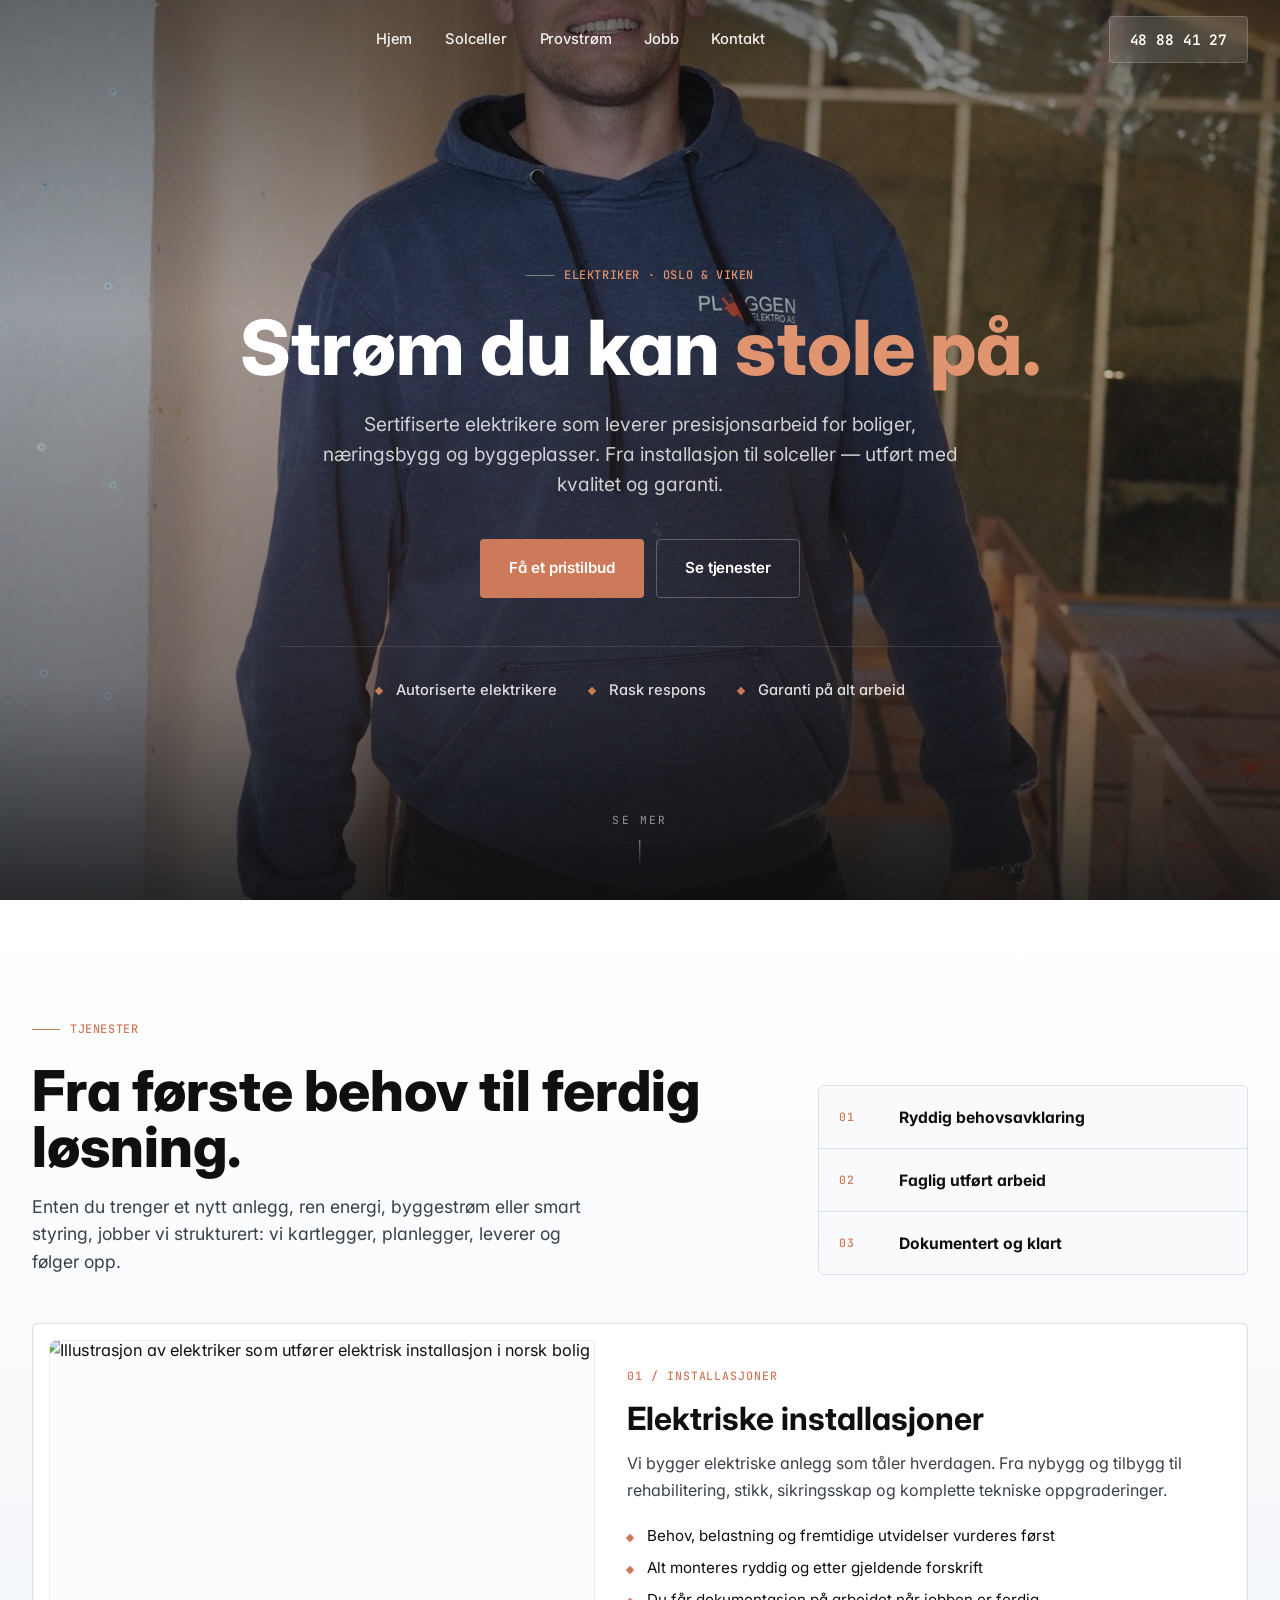
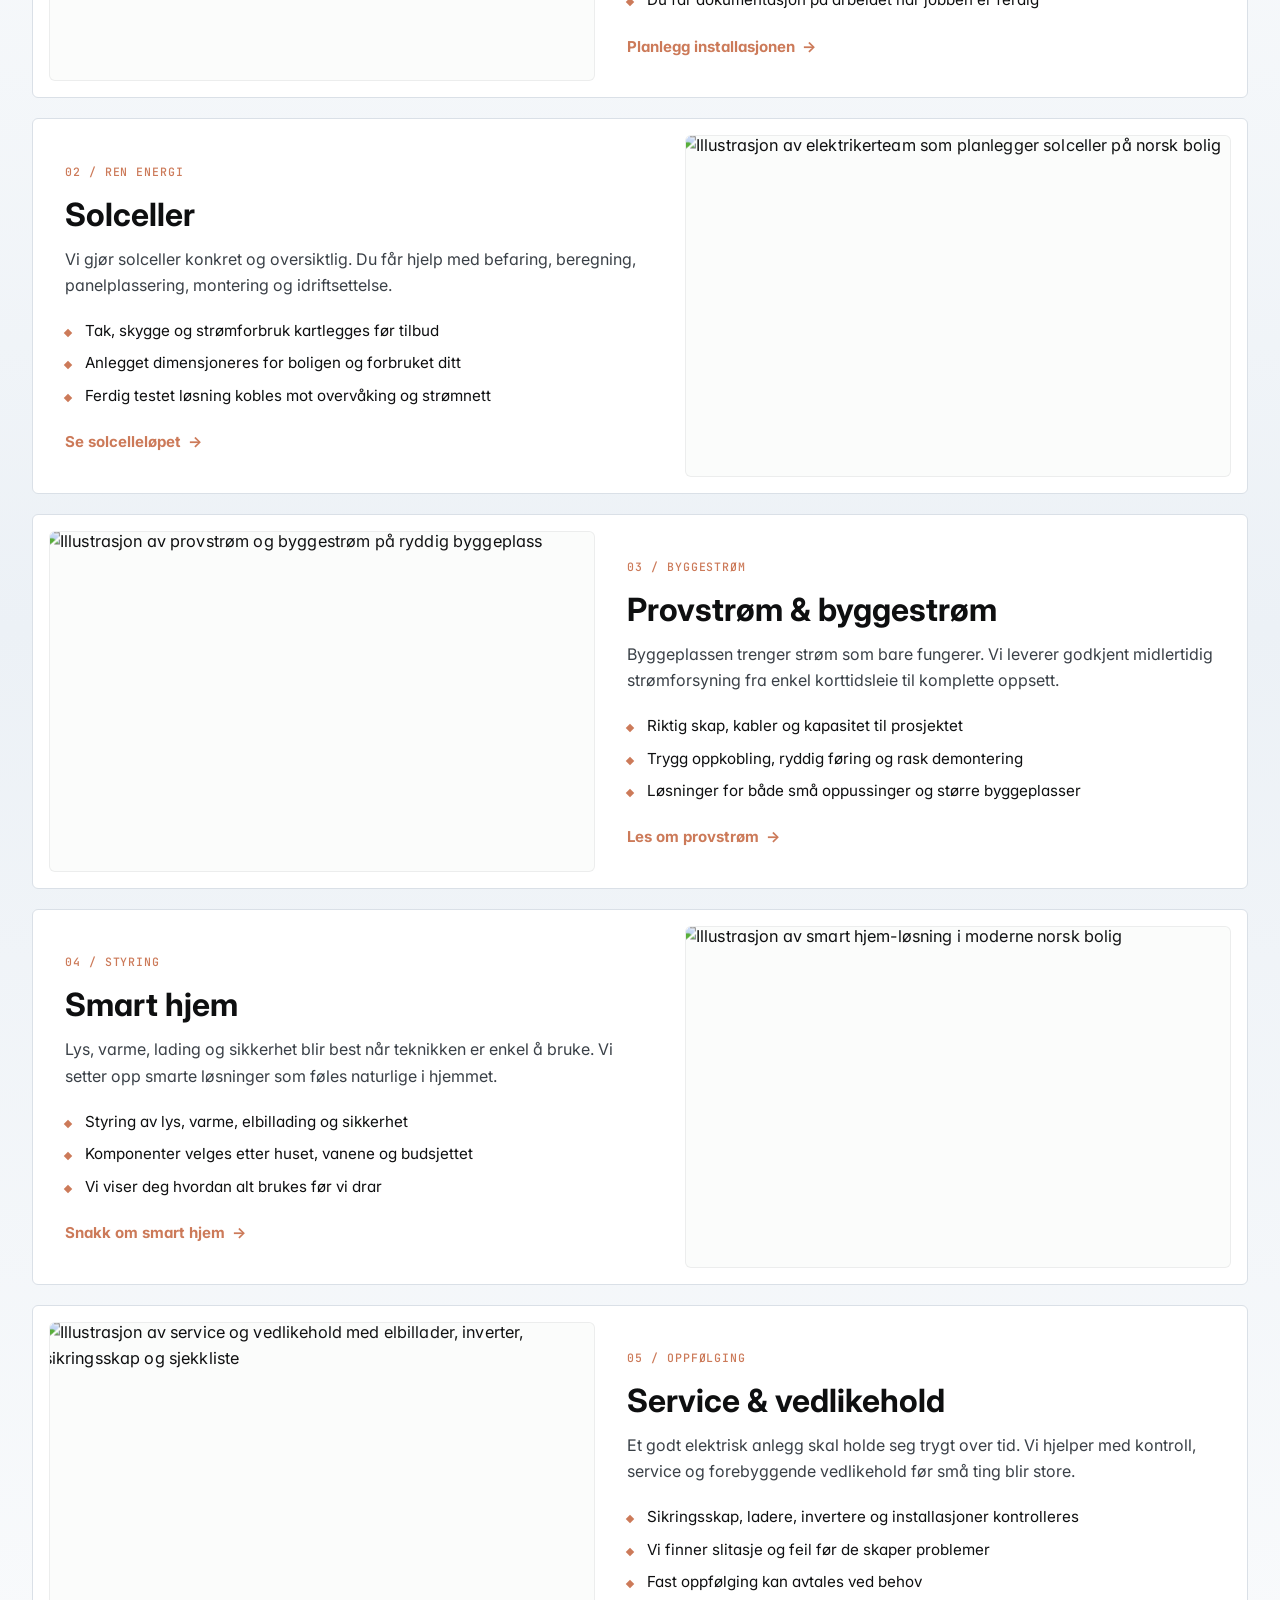
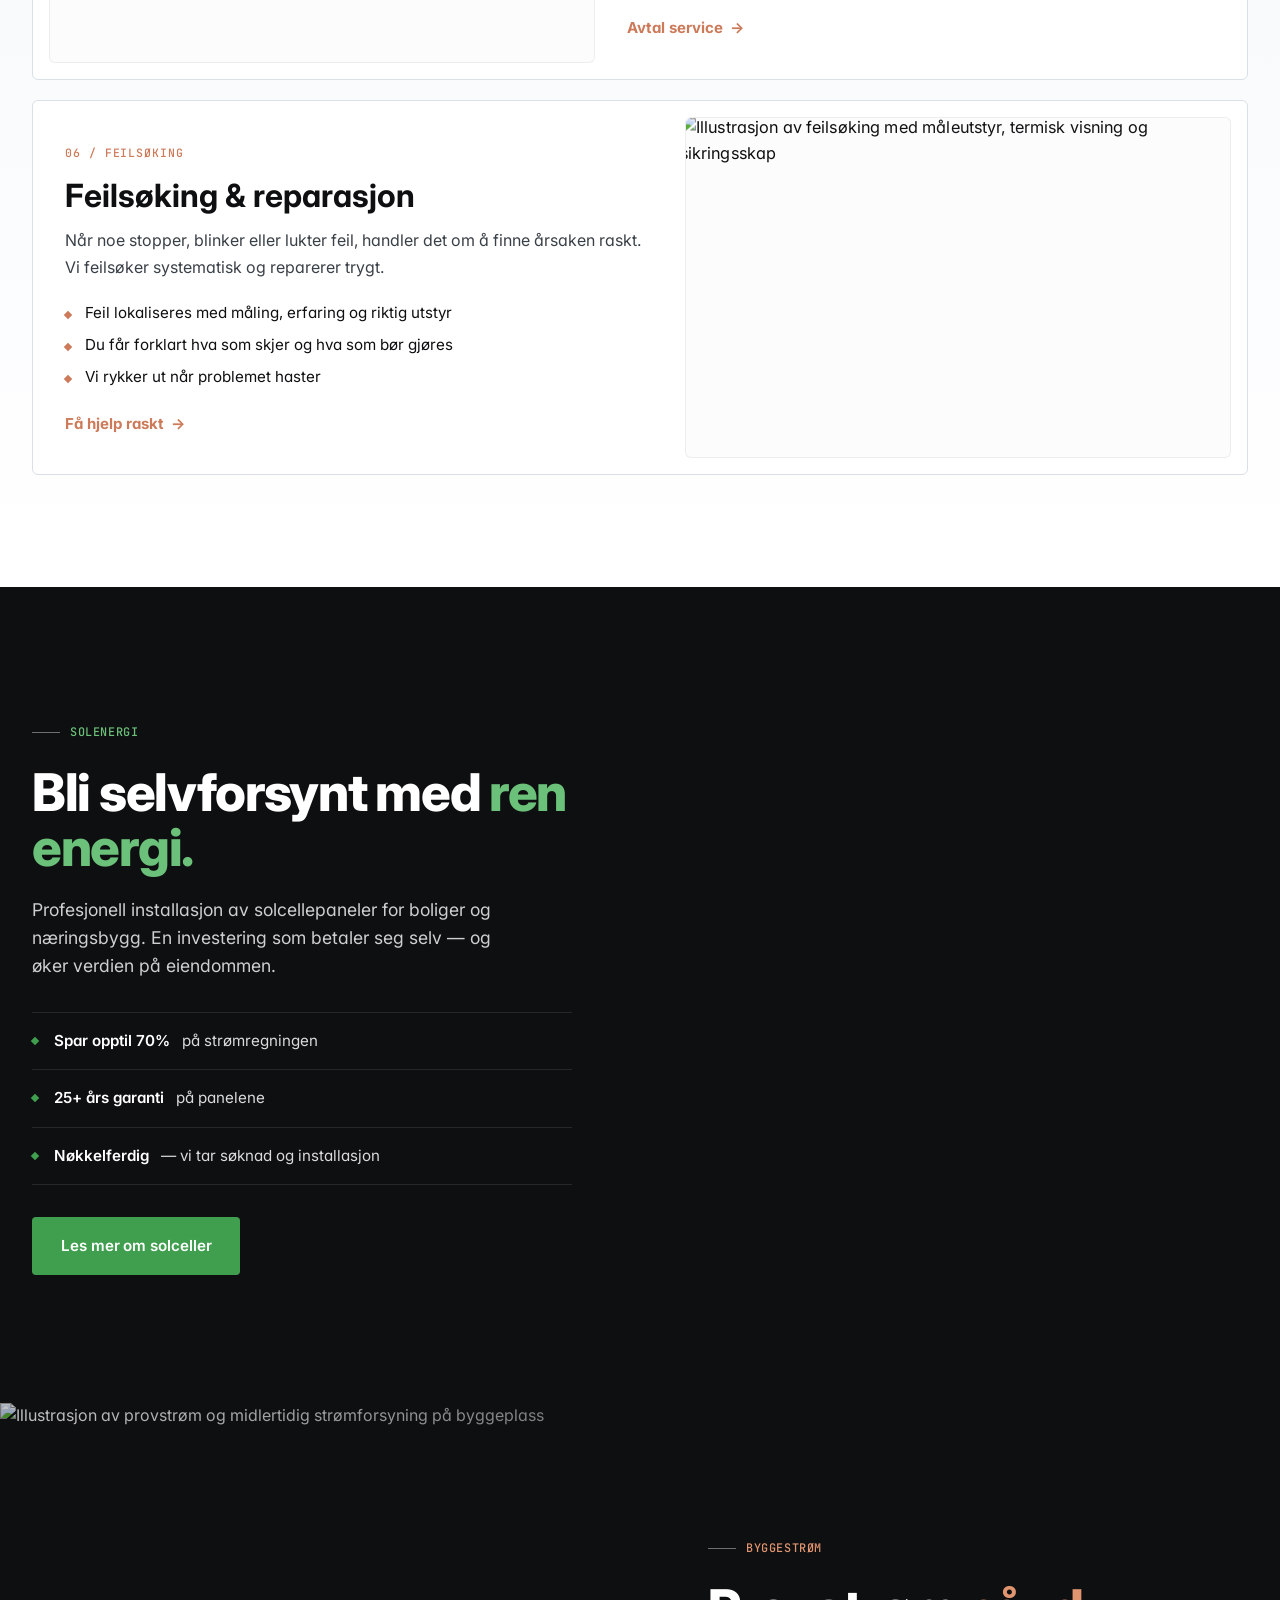
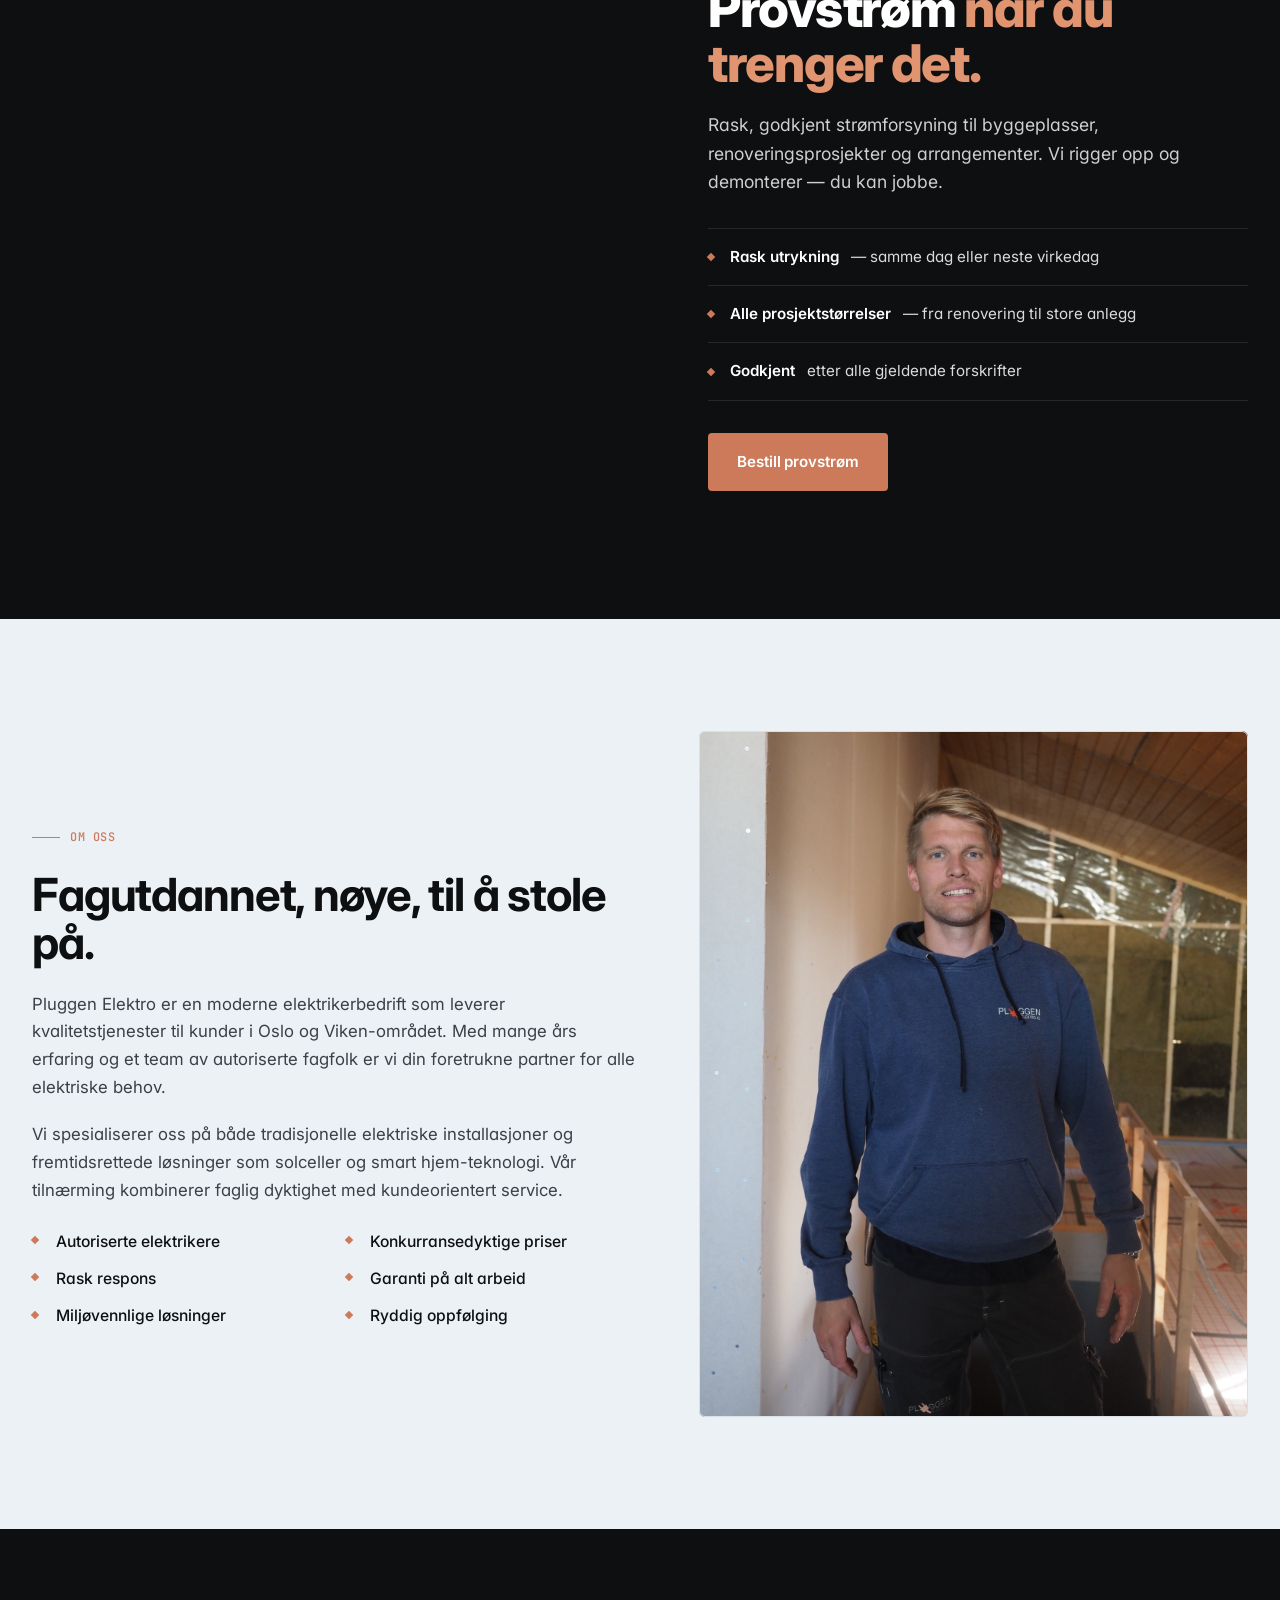
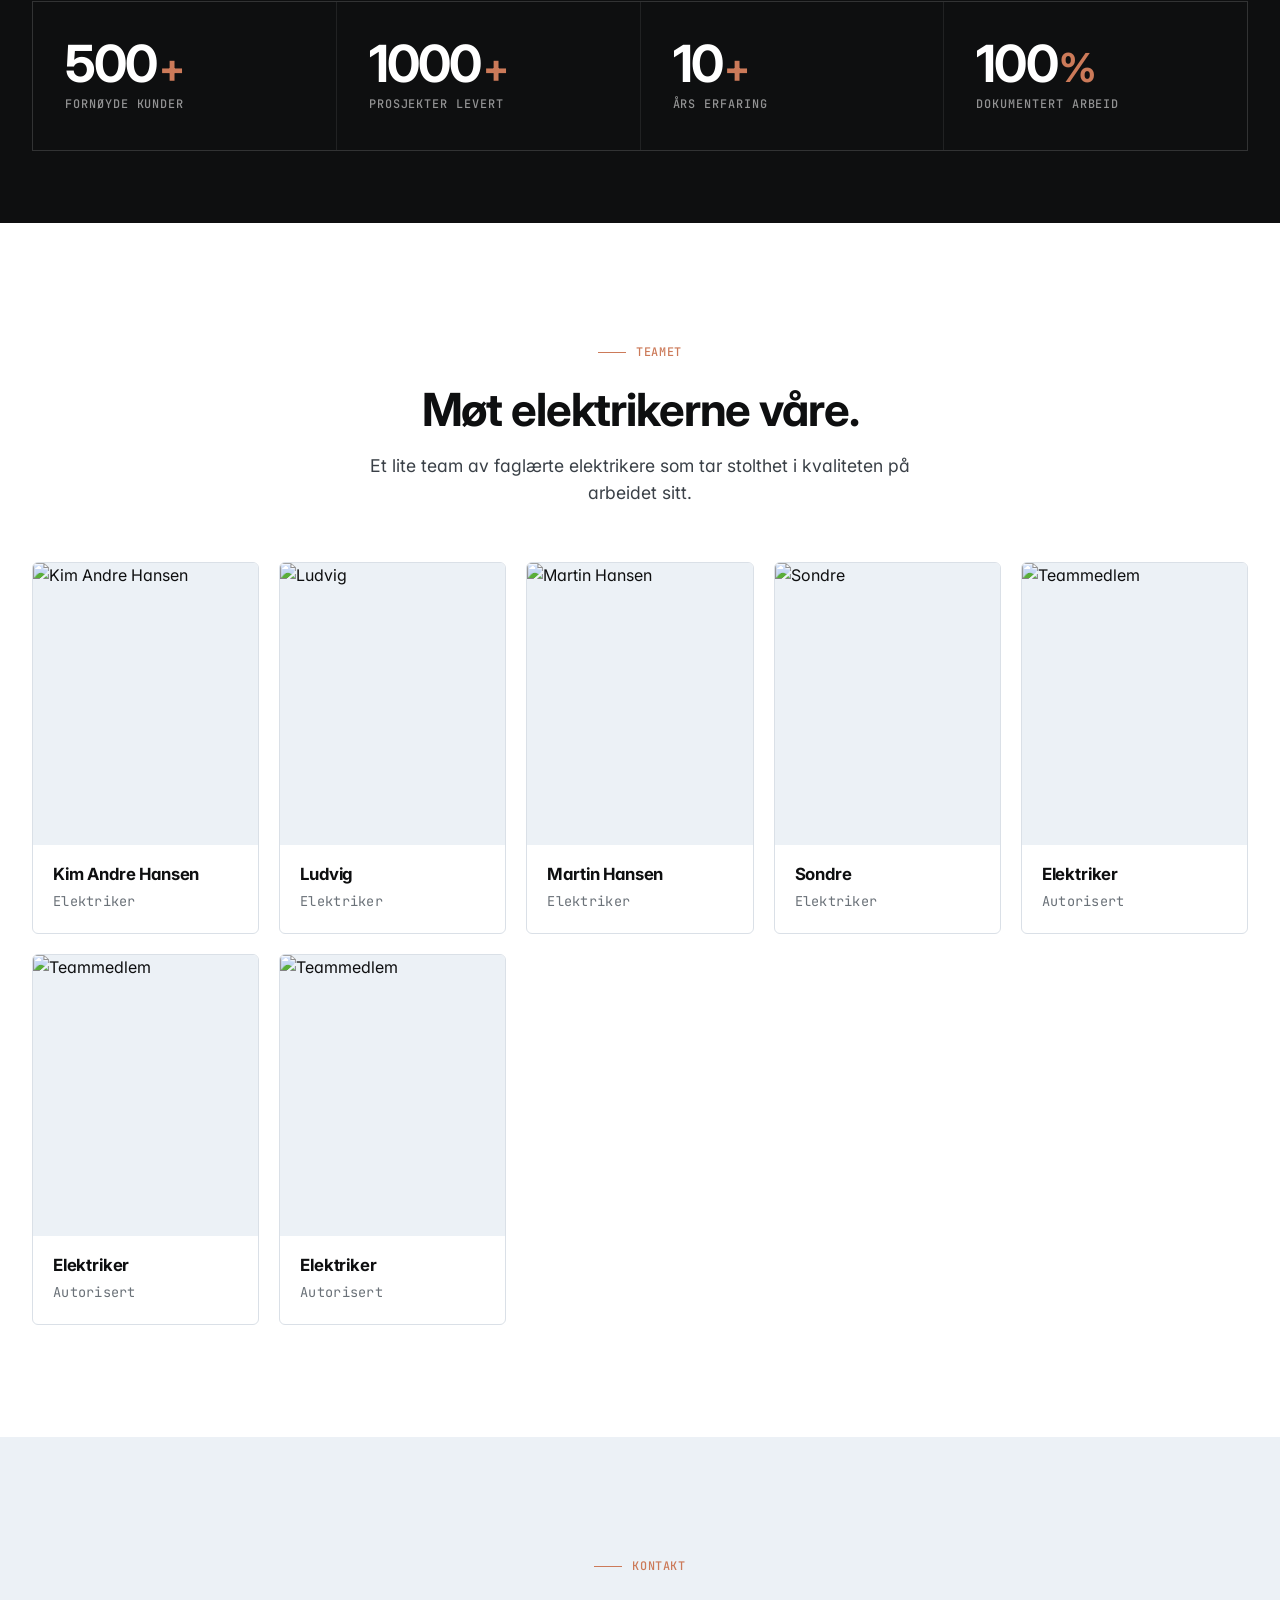
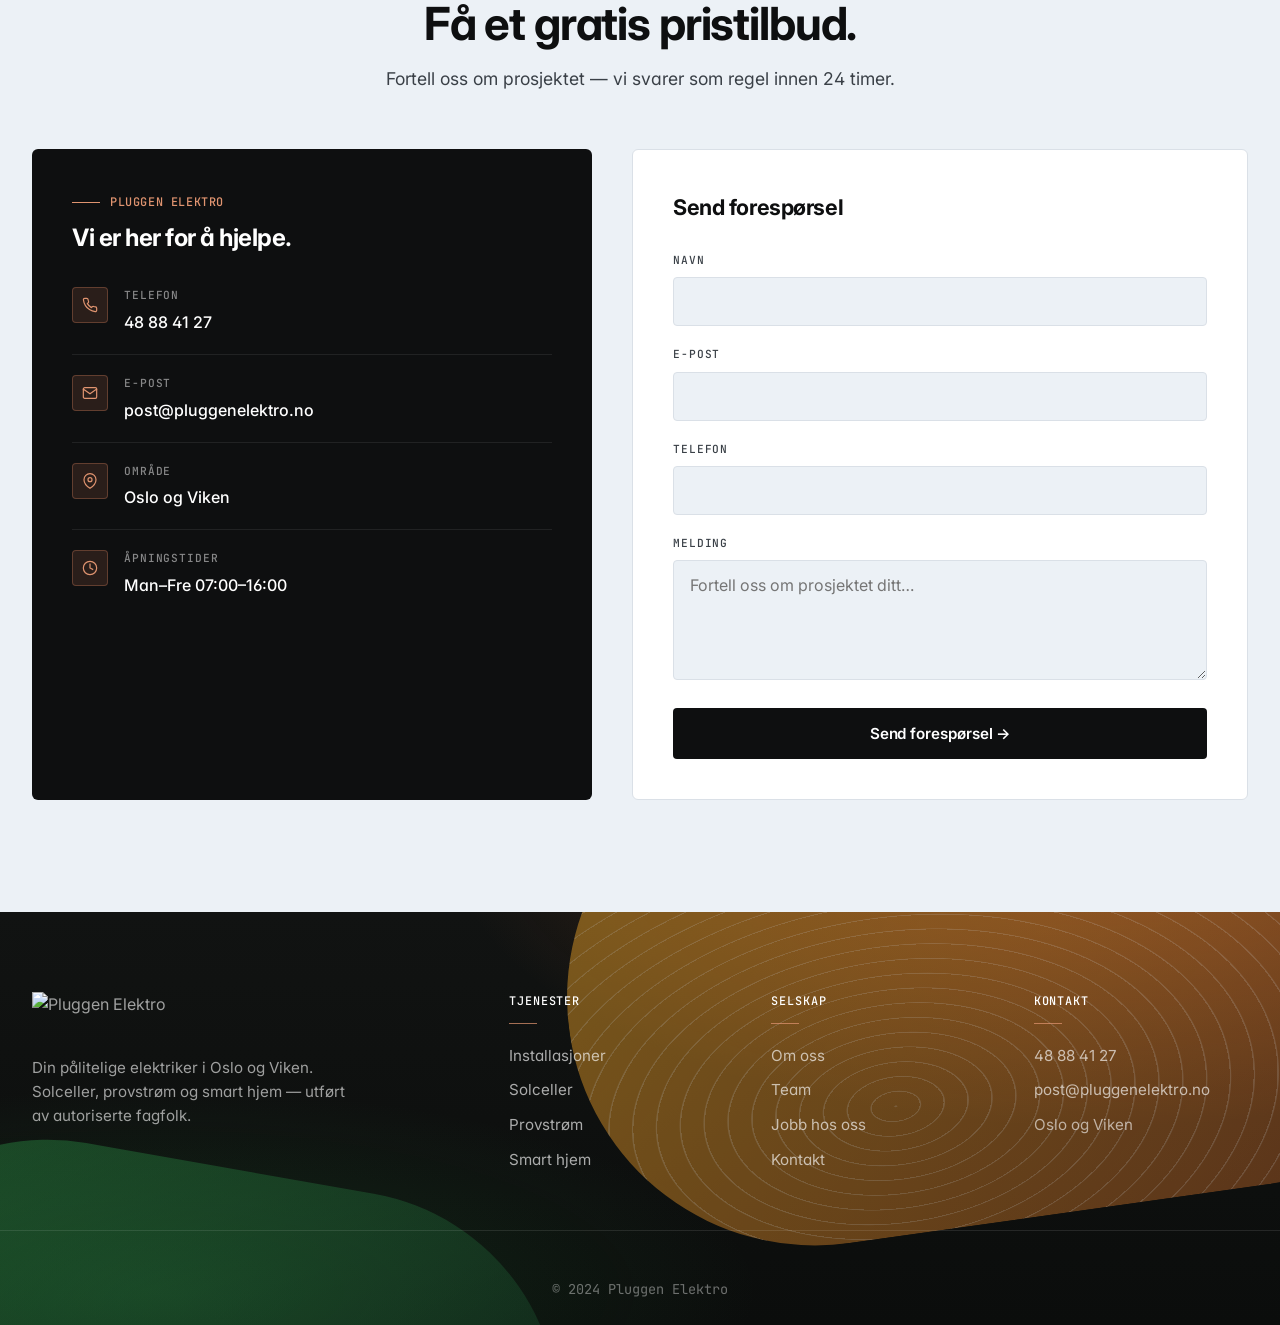
==== commit 051ea773: "Add files via upload" ====
--- a/index.html
+++ b/index.html
@@ -3,1257 +3,252 @@
 <head>
     <meta charset="UTF-8">
     <meta name="viewport" content="width=device-width, initial-scale=1.0">
-    <meta name="description" content="Pluggen Elektro er en elektrikerbedrift som gjør arbeid i Oslo og Viken. Vi tilbyr elektriske installasjoner, solceller, og provstrøm.">
-    <meta name="keywords" content="elektriker, Oslo, Viken, solceller, provstrøm, elektriske installasjoner">
-    <title>Pluggen Elektro - Din Elektriker i Oslo og Viken</title>
+    <meta name="description" content="Pluggen Elektro - Sertifiserte elektrikere i Oslo og Viken. Elektriske installasjoner, solceller, provstrøm og smart hjem.">
+    <meta name="keywords" content="elektriker, Oslo, Viken, solceller, provstrøm, elektriske installasjoner, smart hjem">
+    <title>Pluggen Elektro — Elektriker i Oslo og Viken</title>
     <link rel="preconnect" href="https://fonts.googleapis.com">
     <link rel="preconnect" href="https://fonts.gstatic.com" crossorigin>
-    <link href="https://fonts.googleapis.com/css2?family=Inter:wght@400;500;600;700&display=swap" rel="stylesheet">
-
-    <style>
-        * {
-            margin: 0;
-            padding: 0;
-            box-sizing: border-box;
-        }
-
-        :root {
-            --primary-copper: #E56D33;
-            --dark-copper: #C85A28;
-            --light-copper: #FF8A50;
-            --black: #000000;
-            --cream: #f9f7f4;
-            --dark-gray: #2c3e50;
-            --light-gray: #ecf0f1;
-            --accent-orange: #E56D33;
-        }
-
-        body {
-            font-family: 'Inter', -apple-system, BlinkMacSystemFont, 'Segoe UI', sans-serif;
-            line-height: 1.6;
-            color: var(--dark-gray);
-            background-color: #fff;
-        }
-
-        /* Header & Navigation */
-        header {
-            background: white;
-            color: var(--black);
-            padding: 1rem 0;
-            position: fixed;
-            width: 100%;
-            top: 0;
-            z-index: 1000;
-            box-shadow: 0 2px 10px rgba(0,0,0,0.1);
-        }
-
-        nav {
-            max-width: 1200px;
-            margin: 0 auto;
-            display: flex;
-            justify-content: space-between;
-            align-items: center;
-            padding: 0 2rem;
-        }
-
-        .logo {
-            display: flex;
-            align-items: center;
-        }
-
-        .logo img {
-            height: 60px;
-            width: auto;
-        }
-
-        nav ul {
-            list-style: none;
-            display: flex;
-            gap: 1rem;
-        }
-
-        nav ul li a {
-            color: var(--black);
-            text-decoration: none;
-            font-weight: 600;
-            font-size: 0.95rem;
-            letter-spacing: -0.01em;
-            transition: color 0.3s;
-            padding: 0.5rem 0.75rem;
-            border-radius: 5px;
-        }
-
-        nav ul li a:hover {
-            color: var(--primary-copper);
-            background: rgba(229, 109, 51, 0.1);
-        }
-
-        .phone-header {
-            background: var(--primary-copper);
-            color: white;
-            padding: 0.5rem 1.5rem;
-            border-radius: 25px;
-            font-weight: bold;
-            text-decoration: none;
-            transition: all 0.3s;
-        }
-
-        .phone-header:hover {
-            background: var(--dark-copper);
-            transform: scale(1.05);
-        }
-
-        /* Hero Section */
-        .hero {
-            margin-top: 70px;
-            position: relative;
-            height: 90vh;
-            overflow: hidden;
-            display: flex;
-            align-items: center;
-            justify-content: center;
-            background: linear-gradient(135deg, rgba(0, 0, 0, 0.8) 0%, rgba(44, 62, 80, 0.8) 100%),
-                        url('images/hero/P9220258.JPG') center/cover no-repeat;
-        }
-
-        .hero-video {
-            position: absolute;
-            top: 50%;
-            left: 50%;
-            transform: translate(-50%, -50%);
-            min-width: 100%;
-            min-height: 100%;
-            width: auto;
-            height: auto;
-            z-index: 0;
-            object-fit: cover;
-        }
-
-        .hero-overlay {
-            position: absolute;
-            top: 0;
-            left: 0;
-            width: 100%;
-            height: 100%;
-            background: linear-gradient(135deg, rgba(0, 0, 0, 0.65) 0%, rgba(204, 122, 89, 0.45) 100%);
-            z-index: 1;
-        }
-
-        .hero-content {
-            position: relative;
-            z-index: 2;
-            color: white;
-            text-align: center;
-            padding: 2rem;
-        }
-
-        .hero h1 {
-            font-size: 3.5rem;
-            margin-bottom: 1rem;
-            text-shadow: 2px 2px 4px rgba(0,0,0,0.3);
-        }
-
-        .hero p {
-            font-size: 1.5rem;
-            margin-bottom: 2rem;
-            max-width: 800px;
-            margin-left: auto;
-            margin-right: auto;
-        }
-
-        .cta-button {
-            display: inline-block;
-            background: var(--primary-copper);
-            color: white;
-            padding: 1rem 3rem;
-            border-radius: 30px;
-            text-decoration: none;
-            font-size: 1.2rem;
-            font-weight: bold;
-            transition: all 0.3s;
-            box-shadow: 0 4px 15px rgba(0,0,0,0.3);
-        }
-
-        .cta-button:hover {
-            background: var(--dark-copper);
-            transform: translateY(-3px);
-            box-shadow: 0 6px 20px rgba(0,0,0,0.4);
-        }
-
-        /* Services Section */
-        .services {
-            padding: 6rem 2rem;
-            background: linear-gradient(180deg, #fafafa 0%, var(--cream) 50%, #fafafa 100%);
-            position: relative;
-        }
-
-        .services::before {
-            content: '';
-            position: absolute;
-            top: 0;
-            left: 0;
-            width: 100%;
-            height: 100%;
-            background: radial-gradient(circle at 20% 50%, rgba(229, 109, 51, 0.03) 0%, transparent 50%),
-                        radial-gradient(circle at 80% 80%, rgba(229, 109, 51, 0.03) 0%, transparent 50%);
-            pointer-events: none;
-        }
-
-        .container {
-            max-width: 1200px;
-            margin: 0 auto;
-        }
-
-        .section-title {
-            text-align: center;
-            font-size: 2.8rem;
-            color: var(--black);
-            margin-bottom: 1rem;
-            position: relative;
-            padding-bottom: 1rem;
-            font-weight: 800;
-            letter-spacing: -0.03em;
-        }
-
-        .section-title::after {
-            content: '';
-            position: absolute;
-            bottom: 0;
-            left: 50%;
-            transform: translateX(-50%);
-            width: 80px;
-            height: 5px;
-            background: linear-gradient(90deg, var(--primary-copper) 0%, var(--dark-copper) 100%);
-            border-radius: 3px;
-            box-shadow: 0 2px 10px rgba(229, 109, 51, 0.3);
-        }
-
-        .section-subtitle {
-            text-align: center;
-            font-size: 1.1rem;
-            color: #666;
-            margin-bottom: 3.5rem;
-            max-width: 700px;
-            margin-left: auto;
-            margin-right: auto;
-            line-height: 1.6;
-        }
-
-        .services-grid {
-            display: grid;
-            grid-template-columns: repeat(auto-fit, minmax(320px, 1fr));
-            gap: 2.5rem;
-            margin-top: 3rem;
-        }
-
-        .service-card {
-            background: linear-gradient(to bottom, #ffffff 0%, #fafafa 100%);
-            padding: 3rem 2.5rem 2.5rem 2.5rem;
-            border-radius: 24px;
-            box-shadow: 0 8px 30px rgba(0,0,0,0.06),
-                        0 1px 3px rgba(0,0,0,0.08),
-                        inset 0 1px 0 rgba(255,255,255,0.9);
-            transition: all 0.5s cubic-bezier(0.4, 0, 0.2, 1);
-            text-align: left;
-            position: relative;
-            overflow: hidden;
-            border: 1px solid rgba(0, 0, 0, 0.08);
-            backdrop-filter: blur(10px);
-        }
-
-        .service-card::before {
-            content: '';
-            position: absolute;
-            top: 0;
-            left: 0;
-            width: 100%;
-            height: 5px;
-            background: linear-gradient(90deg, var(--primary-copper) 0%, var(--light-copper) 100%);
-            transform: scaleX(0);
-            transform-origin: left;
-            transition: transform 0.5s cubic-bezier(0.4, 0, 0.2, 1);
-        }
-
-        .service-card::after {
-            content: '';
-            position: absolute;
-            top: 0;
-            left: 0;
-            width: 100%;
-            height: 100%;
-            background: linear-gradient(135deg, rgba(229, 109, 51, 0.02) 0%, rgba(229, 109, 51, 0.05) 100%);
-            opacity: 0;
-            transition: opacity 0.5s cubic-bezier(0.4, 0, 0.2, 1);
-            pointer-events: none;
-        }
-
-        .service-card:hover::before {
-            transform: scaleX(1);
-        }
-
-        .service-card:hover::after {
-            opacity: 1;
-        }
-
-        .service-card:hover {
-            transform: translateY(-15px);
-            box-shadow: 0 30px 80px rgba(229, 109, 51, 0.15),
-                        0 5px 15px rgba(0,0,0,0.1),
-                        inset 0 1px 0 rgba(255,255,255,1);
-            border-color: rgba(229, 109, 51, 0.2);
-            background: linear-gradient(to bottom, #ffffff 0%, #fcfcfc 100%);
-        }
-
-        .service-icon {
-            font-size: 2.8rem;
-            margin-bottom: 1.8rem;
-            display: inline-flex;
-            align-items: center;
-            justify-content: center;
-            width: 85px;
-            height: 85px;
-            background: linear-gradient(135deg, #1a1a1a 0%, #2d2d2d 100%);
-            border-radius: 18px;
-            transition: all 0.5s cubic-bezier(0.4, 0, 0.2, 1);
-            position: relative;
-            z-index: 1;
-            box-shadow: 0 10px 30px rgba(0, 0, 0, 0.15);
-        }
-
-        .service-icon::before {
-            content: '';
-            position: absolute;
-            inset: -2px;
-            border-radius: 20px;
-            padding: 2px;
-            background: linear-gradient(135deg, var(--primary-copper), var(--light-copper), var(--dark-copper));
-            -webkit-mask: linear-gradient(#fff 0 0) content-box, linear-gradient(#fff 0 0);
-            -webkit-mask-composite: xor;
-            mask-composite: exclude;
-            opacity: 0;
-            transition: opacity 0.5s cubic-bezier(0.4, 0, 0.2, 1);
-        }
-
-        .service-card:hover .service-icon::before {
-            opacity: 1;
-        }
-
-        .service-card:hover .service-icon {
-            transform: scale(1.08) translateY(-8px) rotate(5deg);
-            background: linear-gradient(135deg, var(--primary-copper) 0%, var(--dark-copper) 100%);
-            box-shadow: 0 20px 50px rgba(229, 109, 51, 0.35);
-        }
-
-        .service-icon svg {
-            stroke: #ffffff;
-            transition: stroke 0.3s;
-            filter: drop-shadow(0 2px 4px rgba(0,0,0,0.2));
-        }
-
-        .service-card:hover .service-icon svg {
-            stroke: #ffffff;
-        }
-
-        .service-card h3 {
-            color: var(--black);
-            font-size: 1.65rem;
-            margin-bottom: 1.2rem;
-            font-weight: 700;
-            letter-spacing: -0.02em;
-            line-height: 1.3;
-            position: relative;
-            z-index: 1;
-            transition: color 0.3s;
-        }
-
-        .service-card:hover h3 {
-            color: var(--primary-copper);
-        }
-
-        .service-card p {
-            color: #555;
-            line-height: 1.8;
-            font-size: 1.05rem;
-            margin: 0;
-            position: relative;
-            z-index: 1;
-        }
-
-        /* About Section */
-        .about {
-            padding: 5rem 2rem;
-            background: linear-gradient(135deg, var(--cream) 0%, #fff 100%);
-        }
-
-        .about-content {
-            display: grid;
-            grid-template-columns: 1.2fr 0.8fr;
-            gap: 4rem;
-            align-items: center;
-        }
-
-        .about-text {
-            background: white;
-            padding: 3rem;
-            border-radius: 20px;
-            box-shadow: 0 10px 40px rgba(0, 0, 0, 0.1);
-        }
-
-        .about-text h2 {
-            color: var(--black);
-            font-size: 2.8rem;
-            margin-bottom: 1.5rem;
-            font-weight: 700;
-            position: relative;
-            padding-bottom: 1rem;
-        }
-
-        .about-text h2::after {
-            content: '';
-            position: absolute;
-            bottom: 0;
-            left: 0;
-            width: 80px;
-            height: 4px;
-            background: var(--primary-copper);
-            border-radius: 2px;
-        }
-
-        .about-text p {
-            margin-bottom: 1.5rem;
-            font-size: 1.1rem;
-            color: var(--dark-gray);
-            line-height: 1.8;
-        }
-
-        .about-text ul {
-            margin-left: 0;
-            padding-left: 0;
-            list-style: none;
-        }
-
-        .about-text ul li {
-            margin-bottom: 0.8rem;
-            padding-left: 2rem;
-            position: relative;
-            color: var(--dark-gray);
-            font-size: 1.05rem;
-        }
-
-        .about-text ul li::before {
-            content: '✓';
-            position: absolute;
-            left: 0;
-            color: var(--primary-copper);
-            font-weight: bold;
-            font-size: 1.3rem;
-        }
-
-        .about-image {
-            border-radius: 20px;
-            overflow: hidden;
-            box-shadow: 0 20px 60px rgba(0, 0, 0, 0.15);
-            transition: transform 0.3s;
-        }
-
-        .about-image:hover {
-            transform: scale(1.02);
-        }
-
-        .about-image img {
-            width: 100%;
-            height: auto;
-            display: block;
-        }
-
-        /* Video Showcase Section */
-        .video-showcase {
-            padding: 5rem 2rem;
-            background: var(--black);
-        }
-
-        .video-container {
-            max-width: 1000px;
-            margin: 0 auto;
-            border-radius: 15px;
-            overflow: hidden;
-            box-shadow: 0 10px 40px rgba(204, 122, 89, 0.3);
-        }
-
-        .showcase-video {
-            width: 100%;
-            height: auto;
-            display: block;
-        }
-
-        /* Solceller Section */
-        .solceller {
-            position: relative;
-            min-height: 100vh;
-            overflow: hidden;
-            display: flex;
-            align-items: center;
-            justify-content: center;
-            padding: 3rem 2rem;
-        }
-
-        .solceller-video {
-            position: absolute;
-            top: 50%;
-            left: 50%;
-            transform: translate(-50%, -50%);
-            min-width: 100%;
-            min-height: 100%;
-            width: auto;
-            height: auto;
-            z-index: 0;
-            object-fit: cover;
-        }
-
-        .solceller-overlay {
-            position: absolute;
-            top: 0;
-            left: 0;
-            width: 100%;
-            height: 100%;
-            background: linear-gradient(135deg, rgba(0, 0, 0, 0.3) 0%, rgba(34, 139, 34, 0.2) 100%);
-            z-index: 1;
-            animation: overlayPulse 8s ease-in-out infinite;
-        }
-
-        @keyframes overlayPulse {
-            0%, 100% {
-                opacity: 1;
-            }
-            50% {
-                opacity: 0.7;
-            }
-        }
-
-        .solceller-content {
-            position: relative;
-            z-index: 2;
-            max-width: 900px;
-            margin: 0 auto;
-            text-align: center;
-        }
-
-        .solceller-text {
-            background: rgba(0, 0, 0, 0.7);
-            backdrop-filter: blur(15px);
-            padding: 2.5rem;
-            border-radius: 20px;
-            box-shadow: 0 10px 50px rgba(0, 0, 0, 0.5);
-            border: 1px solid rgba(255, 255, 255, 0.1);
-        }
-
-        .solceller-text h2 {
-            color: white;
-            font-size: 2.8rem;
-            margin-bottom: 1rem;
-            font-weight: 700;
-        }
-
-        .solceller-text p {
-            color: rgba(255, 255, 255, 0.9);
-            font-size: 1.1rem;
-            line-height: 1.7;
-            margin-bottom: 2rem;
-        }
-
-        .solceller-cta {
-            background: #228B22;
-            color: white;
-            padding: 1rem 3rem;
-            border-radius: 30px;
-            text-decoration: none;
-            font-size: 1.2rem;
-            font-weight: bold;
-            transition: all 0.3s;
-            box-shadow: 0 4px 15px rgba(34, 139, 34, 0.4);
-            display: inline-block;
-            margin-bottom: 2rem;
-        }
-
-        .solceller-cta:hover {
-            background: #1a6b1a;
-            transform: translateY(-3px);
-            box-shadow: 0 6px 20px rgba(34, 139, 34, 0.6);
-        }
-
-        .solceller-features {
-            position: relative;
-            max-width: 600px;
-            margin: 0 auto;
-            height: 140px;
-            overflow: visible;
-        }
-
-        .solceller-feature {
-            position: absolute;
-            width: 100%;
-            opacity: 0;
-            transition: opacity 0.5s ease-in-out;
-            background: rgba(255, 255, 255, 0.1);
-            padding: 1.5rem;
-            border-radius: 15px;
-            border: 1px solid rgba(255, 255, 255, 0.2);
-            text-align: center;
-            box-sizing: border-box;
-        }
-
-        .solceller-feature.active {
-            opacity: 1;
-        }
-
-        .solceller-feature h3 {
-            color: white;
-            margin-bottom: 0.5rem;
-            font-size: 1.4rem;
-            font-weight: 600;
-        }
-
-        .solceller-feature p {
-            color: rgba(255, 255, 255, 0.85);
-            margin-bottom: 0;
-            font-size: 1rem;
-        }
-
-        .feature-dots {
-            display: flex;
-            justify-content: center;
-            gap: 0.5rem;
-            margin-top: 1.5rem;
-        }
-
-        .feature-dot {
-            width: 10px;
-            height: 10px;
-            border-radius: 50%;
-            background: rgba(255, 255, 255, 0.3);
-            cursor: pointer;
-            transition: all 0.3s;
-        }
-
-        .feature-dot.active {
-            background: #228B22;
-            width: 30px;
-            border-radius: 5px;
-        }
-
-        /* Provstrøm Section */
-        .provstrom {
-            position: relative;
-            min-height: 100vh;
-            background: linear-gradient(135deg, #1a1a1a 0%, #2c3e50 100%);
-            overflow: hidden;
-            display: flex;
-            align-items: center;
-            justify-content: center;
-            padding: 5rem 2rem;
-        }
-
-        .provstrom-content {
-            max-width: 1200px;
-            margin: 0 auto;
-            display: grid;
-            grid-template-columns: 1fr 1fr;
-            gap: 4rem;
-            align-items: center;
-        }
-
-        .provstrom-text h2 {
-            color: var(--primary-copper);
-            font-size: 3rem;
-            margin-bottom: 1.5rem;
-            font-weight: 700;
-        }
-
-        .provstrom-text p {
-            color: rgba(255, 255, 255, 0.9);
-            font-size: 1.2rem;
-            line-height: 1.8;
-            margin-bottom: 1.5rem;
-        }
-
-        .provstrom-features {
-            display: grid;
-            gap: 1.5rem;
-            margin-top: 2rem;
-        }
-
-        .provstrom-feature {
-            background: rgba(255, 255, 255, 0.05);
-            padding: 1.5rem;
-            border-radius: 10px;
-            border-left: 4px solid var(--primary-copper);
-            backdrop-filter: blur(10px);
-        }
-
-        .provstrom-feature h3 {
-            color: white;
-            font-size: 1.3rem;
-            margin-bottom: 0.5rem;
-        }
-
-        .provstrom-feature p {
-            color: rgba(255, 255, 255, 0.8);
-            margin: 0;
-            font-size: 1rem;
-        }
-
-        .provstrom-image img {
-            width: 100%;
-            height: auto;
-            border-radius: 15px;
-            box-shadow: 0 20px 60px rgba(0, 0, 0, 0.5);
-        }
-
-        .provstrom-cta {
-            background: var(--primary-copper);
-            color: white;
-            padding: 1rem 3rem;
-            border-radius: 30px;
-            text-decoration: none;
-            font-size: 1.2rem;
-            font-weight: bold;
-            transition: all 0.3s;
-            box-shadow: 0 4px 15px rgba(204, 122, 89, 0.4);
-            display: inline-block;
-            margin-top: 2rem;
-        }
-
-        .provstrom-cta:hover {
-            background: var(--dark-copper);
-            transform: translateY(-3px);
-            box-shadow: 0 6px 20px rgba(204, 122, 89, 0.6);
-        }
-
-        /* Stats Section */
-        .stats {
-            background: linear-gradient(135deg, var(--black) 0%, var(--dark-gray) 100%);
-            color: white;
-            padding: 4rem 2rem;
-        }
-
-        .stats-grid {
-            display: grid;
-            grid-template-columns: repeat(auto-fit, minmax(200px, 1fr));
-            gap: 2rem;
-            text-align: center;
-        }
-
-        .stat-item h3 {
-            font-size: 3rem;
-            color: var(--primary-copper);
-            margin-bottom: 0.5rem;
-        }
-
-        .stat-item p {
-            font-size: 1.2rem;
-        }
-
-        /* Team Section */
-        .team {
-            padding: 5rem 2rem;
-            background: var(--light-gray);
-        }
-
-        .team-grid {
-            display: grid;
-            grid-template-columns: repeat(auto-fit, minmax(250px, 1fr));
-            gap: 2rem;
-            margin-top: 3rem;
-        }
-
-        .team-member {
-            background: white;
-            border-radius: 15px;
-            overflow: hidden;
-            box-shadow: 0 5px 20px rgba(0,0,0,0.1);
-            transition: transform 0.3s;
-        }
-
-        .team-member:hover {
-            transform: translateY(-5px);
-        }
-
-        .team-photo {
-            width: 100%;
-            height: 350px;
-            object-fit: contain;
-            object-position: center;
-            background: var(--light-copper);
-        }
-
-        .team-info {
-            padding: 1.5rem;
-            text-align: center;
-        }
-
-        .team-info h3 {
-            color: var(--black);
-            margin-bottom: 0.5rem;
-        }
-
-        .team-info p {
-            color: var(--dark-gray);
-        }
-
-        /* Contact Section */
-        .contact {
-            padding: 5rem 2rem;
-            background: white;
-        }
-
-        .contact-content {
-            display: grid;
-            grid-template-columns: 1fr 1fr;
-            gap: 3rem;
-        }
-
-        .contact-info {
-            background: var(--cream);
-            padding: 2rem;
-            border-radius: 15px;
-        }
-
-        .contact-item {
-            margin-bottom: 2rem;
-            display: flex;
-            align-items: center;
-            gap: 1rem;
-        }
-
-        .contact-icon {
-            width: 50px;
-            height: 50px;
-            background: var(--primary-copper);
-            color: white;
-            border-radius: 50%;
-            display: flex;
-            align-items: center;
-            justify-content: center;
-            font-size: 1.5rem;
-        }
-
-        .contact-item-text h3 {
-            color: var(--black);
-            margin-bottom: 0.3rem;
-        }
-
-        .contact-item-text p {
-            color: var(--dark-gray);
-        }
-
-        .contact-form {
-            background: var(--light-gray);
-            padding: 2rem;
-            border-radius: 15px;
-        }
-
-        .form-group {
-            margin-bottom: 1.5rem;
-        }
-
-        .form-group label {
-            display: block;
-            margin-bottom: 0.5rem;
-            color: var(--black);
-            font-weight: 500;
-        }
-
-        .form-group input,
-        .form-group textarea {
-            width: 100%;
-            padding: 0.8rem;
-            border: 2px solid #ddd;
-            border-radius: 8px;
-            font-family: inherit;
-            font-size: 1rem;
-            transition: border-color 0.3s;
-        }
-
-        .form-group input:focus,
-        .form-group textarea:focus {
-            outline: none;
-            border-color: var(--primary-copper);
-        }
-
-        .form-group textarea {
-            resize: vertical;
-            min-height: 120px;
-        }
-
-        .submit-button {
-            background: var(--primary-copper);
-            color: white;
-            border: none;
-            padding: 1rem 2rem;
-            border-radius: 8px;
-            font-size: 1.1rem;
-            cursor: pointer;
-            width: 100%;
-            transition: background 0.3s;
-        }
-
-        .submit-button:hover {
-            background: var(--dark-copper);
-        }
-
-        /* Footer */
-        footer {
-            background: var(--dark-gray);
-            color: white;
-            padding: 3rem 2rem 1rem;
-        }
-
-        .footer-content {
-            max-width: 1200px;
-            margin: 0 auto;
-            display: grid;
-            grid-template-columns: repeat(auto-fit, minmax(250px, 1fr));
-            gap: 2rem;
-            margin-bottom: 2rem;
-        }
-
-        .footer-section h3 {
-            color: var(--primary-copper);
-            margin-bottom: 1rem;
-        }
-
-        .footer-section ul {
-            list-style: none;
-        }
-
-        .footer-section ul li {
-            margin-bottom: 0.5rem;
-        }
-
-        .footer-section ul li a {
-            color: white;
-            text-decoration: none;
-            transition: color 0.3s;
-        }
-
-        .footer-section ul li a:hover {
-            color: var(--primary-copper);
-        }
-
-        .footer-bottom {
-            text-align: center;
-            padding-top: 2rem;
-            border-top: 1px solid rgba(255,255,255,0.1);
-            color: #bbb;
-        }
-
-        /* Mobile Menu */
-        .mobile-menu-toggle {
-            display: none;
-            background: none;
-            border: none;
-            color: white;
-            font-size: 1.5rem;
-            cursor: pointer;
-        }
-
-        /* Responsive Design */
-        @media (max-width: 768px) {
-            nav ul {
-                display: none;
-                position: absolute;
-                top: 100%;
-                left: 0;
-                width: 100%;
-                background: white;
-                box-shadow: 0 2px 10px rgba(0,0,0,0.1);
-                flex-direction: column;
-                padding: 1rem;
-                gap: 0;
-            }
-
-            nav ul.active {
-                display: flex;
-            }
-
-            nav ul li {
-                width: 100%;
-            }
-
-            nav ul li a {
-                display: block;
-                padding: 1rem;
-            }
-
-            .mobile-menu-toggle {
-                display: block;
-            }
-
-            .hero h1 {
-                font-size: 2.5rem;
-            }
-
-            .hero p {
-                font-size: 1.2rem;
-            }
-
-            .about-content,
-            .contact-content {
-                grid-template-columns: 1fr;
-            }
-
-            .services-grid {
-                grid-template-columns: 1fr;
-            }
-
-            .team-grid {
-                grid-template-columns: 1fr;
-            }
-
-            .solceller-content,
-            .provstrom-content {
-                grid-template-columns: 1fr;
-            }
-
-            .provstrom-image {
-                order: -1;
-            }
-
-            .stats-grid {
-                grid-template-columns: repeat(2, 1fr);
-            }
-
-            .service-card {
-                padding: 2rem 1.5rem;
-            }
-
-            .benefit-icon {
-                width: 70px;
-                height: 70px;
-                font-size: 2.5rem;
-            }
-        }
-
-        /* Smooth Scroll */
-        html {
-            scroll-behavior: smooth;
-        }
-    </style>
+    <link href="https://fonts.googleapis.com/css2?family=Inter:wght@300;400;500;600;700;800&family=JetBrains+Mono:wght@400;500&display=swap" rel="stylesheet">
+    <link rel="stylesheet" href="styles.css">
 </head>
-<body>
+<body class="has-video-hero">
+
     <!-- Header -->
     <header>
         <nav>
-            <div class="logo">
-                <img src="images/logos/Pluggen Elektro.JPG" alt="Pluggen Elektro">
-            </div>
-            <button class="mobile-menu-toggle" onclick="toggleMenu()">☰</button>
+            <a href="index.html" class="logo">
+                <img class="logo-on-light" src="images/logos/Pluggen-Elektro.png" alt="Pluggen Elektro">
+                <img class="logo-on-dark" src="images/logos/Pluggen-Elektro-OnDark.png" alt="" aria-hidden="true">
+            </a>
+            <button class="mobile-menu-toggle" onclick="toggleMenu()" aria-label="Meny">☰</button>
             <ul id="nav-menu">
-                <li><a href="index.html">Hjem</a></li>
-                <li><a href="index.html#tjenester">Tjenester</a></li>
+                <li><a href="index.html" class="is-current">Hjem</a></li>
                 <li><a href="solceller.html">Solceller</a></li>
                 <li><a href="provstrom.html">Provstrøm</a></li>
-                <li><a href="jobb.html">Jobb med Oss</a></li>
-                <li><a href="index.html#kontakt">Kontakt</a></li>
+                <li><a href="jobb.html">Jobb</a></li>
+                <li><a href="#kontakt">Kontakt</a></li>
             </ul>
-            <a href="tel:48884127" class="phone-header">📞 48 88 41 27</a>
+            <a href="tel:48884127" class="phone-header">48 88 41 27</a>
         </nav>
     </header>
 
-    <!-- Hero Section -->
+    <!-- Hero -->
     <section class="hero" id="hjem">
-        <video autoplay muted loop playsinline class="hero-video" preload="auto" poster="images/hero/P9220258.JPG">
-            <source src="images/hero/Pluggen-Hero.mp4" type="video/mp4">
-            Nettleseren din støtter ikke video.
-        </video>
+        <div class="hero-media">
+            <video autoplay muted loop playsinline preload="auto" poster="images/hero/P9220258.JPG">
+                <source src="images/hero/Pluggen-Hero.mp4" type="video/mp4">
+            </video>
+        </div>
         <div class="hero-overlay"></div>
         <div class="hero-content">
-            <h1>Din Pålitelige Elektriker i Oslo og Viken</h1>
-            <p>Profesjonelle elektriske tjenester for private og bedrifter - Solceller, Provstrøm, og Installasjoner</p>
-            <a href="#kontakt" class="cta-button">Få et Pristilbud</a>
-        </div>
-    </section>
-
-    <!-- Services Section -->
-    <section class="services" id="tjenester">
+            <span class="eyebrow">Elektriker · Oslo & Viken</span>
+            <h1>Strøm du kan <span class="accent">stole på.</span></h1>
+            <p class="hero-lede">Sertifiserte elektrikere som leverer presisjonsarbeid for boliger, næringsbygg og byggeplasser. Fra installasjon til solceller — utført med kvalitet og garanti.</p>
+            <div class="hero-cta">
+                <a href="#kontakt" class="btn btn-primary">Få et pristilbud</a>
+                <a href="#tjenester" class="btn btn-ghost">Se tjenester</a>
+            </div>
+            <ul class="hero-bullets">
+                <li>Autoriserte elektrikere</li>
+                <li>Rask respons</li>
+                <li>Garanti på alt arbeid</li>
+            </ul>
+        </div>
+        <a href="#tjenester" class="hero-scroll-hint">Se mer</a>
+    </section>
+
+    <!-- Services -->
+    <section class="section services-process" id="tjenester">
         <div class="container">
-            <h2 class="section-title">Våre Tjenester</h2>
-            <p class="section-subtitle">Profesjonelle elektriske løsninger tilpasset dine behov - fra tradisjonelle installasjoner til moderne fremtidsrettede systemer</p>
-            <div class="services-grid">
-                <div class="service-card">
-                    <div class="service-icon">
-                        <svg width="40" height="40" viewBox="0 0 24 24" fill="none" stroke="currentColor" stroke-width="2" stroke-linecap="round" stroke-linejoin="round">
-                            <polygon points="13 2 3 14 12 14 11 22 21 10 12 10 13 2"/>
-                        </svg>
-                    </div>
-                    <h3>Elektriske Installasjoner</h3>
-                    <p>Komplette elektriske installasjoner for nybygg, rehabilitering og tilbygg. Vi utfører alt fra enkle stikkontakter til komplette anlegg.</p>
-                </div>
-
-                <div class="service-card">
-                    <div class="service-icon">
-                        <svg width="40" height="40" viewBox="0 0 24 24" fill="none" stroke="currentColor" stroke-width="2" stroke-linecap="round" stroke-linejoin="round">
-                            <circle cx="12" cy="12" r="5"/>
-                            <line x1="12" y1="1" x2="12" y2="3"/>
-                            <line x1="12" y1="21" x2="12" y2="23"/>
-                            <line x1="4.22" y1="4.22" x2="5.64" y2="5.64"/>
-                            <line x1="18.36" y1="18.36" x2="19.78" y2="19.78"/>
-                            <line x1="1" y1="12" x2="3" y2="12"/>
-                            <line x1="21" y1="12" x2="23" y2="12"/>
-                            <line x1="4.22" y1="19.78" x2="5.64" y2="18.36"/>
-                            <line x1="18.36" y1="5.64" x2="19.78" y2="4.22"/>
-                        </svg>
-                    </div>
-                    <h3>Solceller</h3>
-                    <p>Profesjonell installasjon av solcellepaneler. Bli selvforsynt med ren energi og spar penger på strømregningen.</p>
-                </div>
-
-                <div class="service-card">
-                    <div class="service-icon">
-                        <svg width="40" height="40" viewBox="0 0 24 24" fill="none" stroke="currentColor" stroke-width="2" stroke-linecap="round" stroke-linejoin="round">
-                            <rect x="4" y="4" width="16" height="16" rx="2"/>
-                            <rect x="9" y="9" width="6" height="6"/>
-                            <line x1="9" y1="1" x2="9" y2="4"/>
-                            <line x1="15" y1="1" x2="15" y2="4"/>
-                            <line x1="9" y1="20" x2="9" y2="23"/>
-                            <line x1="15" y1="20" x2="15" y2="23"/>
-                        </svg>
-                    </div>
-                    <h3>Provstrøm</h3>
-                    <p>Rask og effektiv byggestrøm for ditt prosjekt. Vi leverer og installerer komplett strømforsyning til byggeplasser.</p>
-                </div>
-
-                <div class="service-card">
-                    <div class="service-icon">
-                        <svg width="40" height="40" viewBox="0 0 24 24" fill="none" stroke="currentColor" stroke-width="2" stroke-linecap="round" stroke-linejoin="round">
-                            <path d="M3 9l9-7 9 7v11a2 2 0 0 1-2 2H5a2 2 0 0 1-2-2z"/>
-                            <polyline points="9 22 9 12 15 12 15 22"/>
-                        </svg>
-                    </div>
-                    <h3>Smart Hjem</h3>
-                    <p>Moderne smart hjem-løsninger som gjør hverdagen enklere. Styrbare belysning, varme og sikkerhetssystemer.</p>
-                </div>
-
-                <div class="service-card">
-                    <div class="service-icon">
-                        <svg width="40" height="40" viewBox="0 0 24 24" fill="none" stroke="currentColor" stroke-width="2" stroke-linecap="round" stroke-linejoin="round">
-                            <path d="M14.7 6.3a1 1 0 0 0 0 1.4l1.6 1.6a1 1 0 0 0 1.4 0l3.77-3.77a6 6 0 0 1-7.94 7.94l-6.91 6.91a2.12 2.12 0 0 1-3-3l6.91-6.91a6 6 0 0 1 7.94-7.94l-3.76 3.76z"/>
-                        </svg>
-                    </div>
-                    <h3>Service & Vedlikehold</h3>
-                    <p>Regelmessig vedlikehold og akutt service. Vi holder dine elektriske anlegg i topp stand hele året.</p>
-                </div>
-
-                <div class="service-card">
-                    <div class="service-icon">
-                        <svg width="40" height="40" viewBox="0 0 24 24" fill="none" stroke="currentColor" stroke-width="2" stroke-linecap="round" stroke-linejoin="round">
-                            <path d="M10.29 3.86L1.82 18a2 2 0 0 0 1.71 3h16.94a2 2 0 0 0 1.71-3L13.71 3.86a2 2 0 0 0-3.42 0z"/>
-                            <line x1="12" y1="9" x2="12" y2="13"/>
-                            <line x1="12" y1="17" x2="12.01" y2="17"/>
-                        </svg>
-                    </div>
-                    <h3>Feilsøking & Reparasjon</h3>
-                    <p>Raskt utrykning ved elektriske feil. Våre erfarne elektrikere finner og løser problemet effektivt.</p>
-                </div>
-            </div>
-        </div>
-    </section>
-
-    <!-- Solceller Section -->
-    <section class="solceller" id="solceller" onclick="window.location.href='solceller.html'" style="cursor: pointer;">
-        <video autoplay muted loop playsinline class="solceller-video" preload="auto">
-            <source src="images/hero/Solceller-Bakgrunnsvideo.mp4" type="video/mp4">
-            Nettleseren din støtter ikke video.
-        </video>
-        <div class="solceller-overlay"></div>
-        <div class="solceller-content">
-            <div class="solceller-text">
-                <h2>☀️ Solceller - Bli Selvforsynt med Ren Energi</h2>
-                <p>Profesjonell installasjon av solcellepaneler for både private boliger og næringsbygg. En smart investering som betaler seg selv over tid.</p>
-
-                <a href="solceller.html#kontakt" class="solceller-cta" onclick="event.stopPropagation();">Få Gratis Tilbud på Solceller</a>
-
-                <div class="solceller-features" id="solcellerFeatures">
-                    <div class="solceller-feature active">
-                        <h3>💰 Spar på Strømregningen</h3>
-                        <p>Reduser strømkostnadene dine med opptil 70% og bli uavhengig av strømpriser.</p>
-                    </div>
-                    <div class="solceller-feature">
-                        <h3>🌍 Miljøvennlig</h3>
-                        <p>Bidra til et grønnere miljø med ren, fornybar energi fra solen.</p>
-                    </div>
-                    <div class="solceller-feature">
-                        <h3>📈 Økt Boligverdi</h3>
-                        <p>Solceller øker verdien på eiendommen din og gjør den mer attraktiv.</p>
-                    </div>
-                    <div class="solceller-feature">
-                        <h3>🔧 Komplett Service</h3>
-                        <p>Vi håndterer alt fra kartlegging, søknader til installasjon og vedlikehold.</p>
-                    </div>
-                </div>
-
-                <div class="feature-dots" id="featureDots">
-                    <div class="feature-dot active" data-index="0"></div>
-                    <div class="feature-dot" data-index="1"></div>
-                    <div class="feature-dot" data-index="2"></div>
-                    <div class="feature-dot" data-index="3"></div>
-                </div>
-            </div>
-        </div>
-    </section>
-
-    <!-- Provstrøm Section -->
-    <section class="provstrom" id="provstrom" onclick="window.location.href='provstrom.html'" style="cursor: pointer;">
-        <div class="provstrom-content">
-            <div class="provstrom-text">
-                <h2>🔌 Provstrøm & Byggestrøm</h2>
-                <p>Trenger du strømforsyning til byggeplassen? Vi leverer og installerer profesjonell provstrøm og byggestrøm for prosjekter av alle størrelser.</p>
-
-                <div class="provstrom-features">
-                    <div class="provstrom-feature">
-                        <h3>⚡ Rask Utrykning</h3>
-                        <p>Vi kommer raskt ut og setter opp strømforsyning slik at ditt prosjekt kan starte uten forsinkelser.</p>
-                    </div>
-                    <div class="provstrom-feature">
-                        <h3>🏗️ Alle Prosjektstørrelser</h3>
-                        <p>Fra små renoveringsprosjekter til store nyanlegg - vi har riktig løsning for deg.</p>
-                    </div>
-                    <div class="provstrom-feature">
-                        <h3>✅ Godkjent og Trygt</h3>
-                        <p>All strømforsyning settes opp i henhold til gjeldende forskrifter og sikkerhetskrav.</p>
-                    </div>
-                </div>
-
-                <a href="provstrom.html#kontakt" class="provstrom-cta" onclick="event.stopPropagation();">Bestill Provstrøm</a>
-            </div>
-            <div class="provstrom-image">
-                <img src="images/hero/provstrom.jpg" alt="Provstrøm installasjon">
-            </div>
-        </div>
-    </section>
-
-    <!-- About Section -->
-    <section class="about" id="om-oss">
+            <div class="services-intro">
+                <div class="section-head">
+                    <span class="eyebrow">Tjenester</span>
+                    <h2>Fra første behov til ferdig løsning.</h2>
+                    <p>Enten du trenger et nytt anlegg, ren energi, byggestrøm eller smart styring, jobber vi strukturert: vi kartlegger, planlegger, leverer og følger opp.</p>
+                </div>
+                <div class="services-proof">
+                    <div class="services-proof-item">
+                        <span>01</span>
+                        <strong>Ryddig behovsavklaring</strong>
+                    </div>
+                    <div class="services-proof-item">
+                        <span>02</span>
+                        <strong>Faglig utført arbeid</strong>
+                    </div>
+                    <div class="services-proof-item">
+                        <span>03</span>
+                        <strong>Dokumentert og klart</strong>
+                    </div>
+                </div>
+            </div>
+
+            <div class="services-timeline">
+                <article class="service-step">
+                    <div class="service-step-media">
+                        <img src="images/services/service-installasjoner.jpg" alt="Illustrasjon av elektriker som utfører elektrisk installasjon i norsk bolig" loading="lazy">
+                    </div>
+                    <div class="service-step-copy">
+                        <span class="service-step-number">01 / Installasjoner</span>
+                        <h3>Elektriske installasjoner</h3>
+                        <p>Vi bygger elektriske anlegg som tåler hverdagen. Fra nybygg og tilbygg til rehabilitering, stikk, sikringsskap og komplette tekniske oppgraderinger.</p>
+                        <ul>
+                            <li>Behov, belastning og fremtidige utvidelser vurderes først</li>
+                            <li>Alt monteres ryddig og etter gjeldende forskrift</li>
+                            <li>Du får dokumentasjon på arbeidet når jobben er ferdig</li>
+                        </ul>
+                        <a href="#kontakt" class="service-step-link">Planlegg installasjonen</a>
+                    </div>
+                </article>
+
+                <article class="service-step">
+                    <div class="service-step-media">
+                        <img src="images/services/service-solceller.jpg" alt="Illustrasjon av elektrikerteam som planlegger solceller på norsk bolig" loading="lazy">
+                    </div>
+                    <div class="service-step-copy">
+                        <span class="service-step-number">02 / Ren energi</span>
+                        <h3>Solceller</h3>
+                        <p>Vi gjør solceller konkret og oversiktlig. Du får hjelp med befaring, beregning, panelplassering, montering og idriftsettelse.</p>
+                        <ul>
+                            <li>Tak, skygge og strømforbruk kartlegges før tilbud</li>
+                            <li>Anlegget dimensjoneres for boligen og forbruket ditt</li>
+                            <li>Ferdig testet løsning kobles mot overvåking og strømnett</li>
+                        </ul>
+                        <a href="solceller.html" class="service-step-link">Se solcelleløpet</a>
+                    </div>
+                </article>
+
+                <article class="service-step">
+                    <div class="service-step-media">
+                        <img src="images/services/service-provstrom.jpg" alt="Illustrasjon av provstrøm og byggestrøm på ryddig byggeplass" loading="lazy">
+                    </div>
+                    <div class="service-step-copy">
+                        <span class="service-step-number">03 / Byggestrøm</span>
+                        <h3>Provstrøm & byggestrøm</h3>
+                        <p>Byggeplassen trenger strøm som bare fungerer. Vi leverer godkjent midlertidig strømforsyning fra enkel korttidsleie til komplette oppsett.</p>
+                        <ul>
+                            <li>Riktig skap, kabler og kapasitet til prosjektet</li>
+                            <li>Trygg oppkobling, ryddig føring og rask demontering</li>
+                            <li>Løsninger for både små oppussinger og større byggeplasser</li>
+                        </ul>
+                        <a href="provstrom.html" class="service-step-link">Les om provstrøm</a>
+                    </div>
+                </article>
+
+                <article class="service-step">
+                    <div class="service-step-media">
+                        <img src="images/services/service-smart-hjem.jpg" alt="Illustrasjon av smart hjem-løsning i moderne norsk bolig" loading="lazy">
+                    </div>
+                    <div class="service-step-copy">
+                        <span class="service-step-number">04 / Styring</span>
+                        <h3>Smart hjem</h3>
+                        <p>Lys, varme, lading og sikkerhet blir best når teknikken er enkel å bruke. Vi setter opp smarte løsninger som føles naturlige i hjemmet.</p>
+                        <ul>
+                            <li>Styring av lys, varme, elbillading og sikkerhet</li>
+                            <li>Komponenter velges etter huset, vanene og budsjettet</li>
+                            <li>Vi viser deg hvordan alt brukes før vi drar</li>
+                        </ul>
+                        <a href="#kontakt" class="service-step-link">Snakk om smart hjem</a>
+                    </div>
+                </article>
+
+                <article class="service-step">
+                    <div class="service-step-media">
+                        <img src="images/services/service-vedlikehold-equipment.jpg" alt="Illustrasjon av service og vedlikehold med elbillader, inverter, sikringsskap og sjekkliste" loading="lazy">
+                    </div>
+                    <div class="service-step-copy">
+                        <span class="service-step-number">05 / Oppfølging</span>
+                        <h3>Service & vedlikehold</h3>
+                        <p>Et godt elektrisk anlegg skal holde seg trygt over tid. Vi hjelper med kontroll, service og forebyggende vedlikehold før små ting blir store.</p>
+                        <ul>
+                            <li>Sikringsskap, ladere, invertere og installasjoner kontrolleres</li>
+                            <li>Vi finner slitasje og feil før de skaper problemer</li>
+                            <li>Fast oppfølging kan avtales ved behov</li>
+                        </ul>
+                        <a href="#kontakt" class="service-step-link">Avtal service</a>
+                    </div>
+                </article>
+
+                <article class="service-step">
+                    <div class="service-step-media">
+                        <img src="images/services/service-feilsoking-diagnostic.jpg" alt="Illustrasjon av feilsøking med måleutstyr, termisk visning og sikringsskap" loading="lazy">
+                    </div>
+                    <div class="service-step-copy">
+                        <span class="service-step-number">06 / Feilsøking</span>
+                        <h3>Feilsøking & reparasjon</h3>
+                        <p>Når noe stopper, blinker eller lukter feil, handler det om å finne årsaken raskt. Vi feilsøker systematisk og reparerer trygt.</p>
+                        <ul>
+                            <li>Feil lokaliseres med måling, erfaring og riktig utstyr</li>
+                            <li>Du får forklart hva som skjer og hva som bør gjøres</li>
+                            <li>Vi rykker ut når problemet haster</li>
+                        </ul>
+                        <a href="#kontakt" class="service-step-link">Få hjelp raskt</a>
+                    </div>
+                </article>
+            </div>
+        </div>
+    </section>
+
+    <!-- Solceller showcase (new video, lazy-played in view) -->
+    <section class="showcase theme-green" id="solceller">
+        <div class="showcase-media">
+            <video muted loop playsinline preload="metadata" data-play-on-view>
+                <source src="images/hero/Solceller-Scroll.mp4" type="video/mp4">
+            </video>
+        </div>
+        <div class="showcase-overlay"></div>
+        <div class="showcase-content">
+            <div class="showcase-text">
+                <span class="eyebrow">Solenergi</span>
+                <h2>Bli selvforsynt med <span class="accent">ren energi.</span></h2>
+                <p>Profesjonell installasjon av solcellepaneler for boliger og næringsbygg. En investering som betaler seg selv — og øker verdien på eiendommen.</p>
+                <ul class="showcase-features">
+                    <li><span><strong>Spar opptil 70%</strong> på strømregningen</span></li>
+                    <li><span><strong>25+ års garanti</strong> på panelene</span></li>
+                    <li><span><strong>Nøkkelferdig</strong> — vi tar søknad og installasjon</span></li>
+                </ul>
+                <a href="solceller.html" class="btn btn-primary">Les mer om solceller</a>
+            </div>
+        </div>
+    </section>
+
+    <!-- Provstrøm showcase -->
+    <section class="showcase" id="provstrom">
+        <div class="showcase-media">
+            <img src="images/hero/provstrom-temporary-power-site.jpg" alt="Illustrasjon av provstrøm og midlertidig strømforsyning på byggeplass">
+        </div>
+        <div class="showcase-overlay showcase-overlay--right"></div>
+        <div class="showcase-content showcase-content--right">
+            <div class="showcase-text">
+                <span class="eyebrow">Byggestrøm</span>
+                <h2>Provstrøm <span class="accent">når du trenger det.</span></h2>
+                <p>Rask, godkjent strømforsyning til byggeplasser, renoveringsprosjekter og arrangementer. Vi rigger opp og demonterer — du kan jobbe.</p>
+                <ul class="showcase-features">
+                    <li><span><strong>Rask utrykning</strong> — samme dag eller neste virkedag</span></li>
+                    <li><span><strong>Alle prosjektstørrelser</strong> — fra renovering til store anlegg</span></li>
+                    <li><span><strong>Godkjent</strong> etter alle gjeldende forskrifter</span></li>
+                </ul>
+                <a href="provstrom.html" class="btn btn-primary">Bestill provstrøm</a>
+            </div>
+        </div>
+    </section>
+
+    <!-- About -->
+    <section class="section section--bone" id="om-oss">
         <div class="container">
-            <div class="about-content">
+            <div class="about-grid">
                 <div class="about-text">
-                    <h2>Om Pluggen Elektro</h2>
-                    <p>Pluggen Elektro er en moderne elektrikerbedrift som leverer tjenester av høy kvalitet til kunder i Oslo og Viken-området. Med mange års erfaring og et team av fagutdannede elektrikere, er vi din foretrukne partner for alle elektriske behov.</p>
-
-                    <p>Vi er spesialister på både tradisjonelle elektriske installasjoner og fremtidsrettede løsninger som solceller og smart hjem-teknologi. Vår tilnærming kombinerer faglig dyktighet med en kundeorientert service.</p>
-
-                    <p>Hos oss får du:</p>
+                    <span class="eyebrow">Om oss</span>
+                    <h2 style="font-size: clamp(2rem, 3.6vw, 2.85rem); font-weight: 700; line-height: 1.05; letter-spacing: -0.025em; color: var(--ink); margin-bottom: 1.5rem;">Fagutdannet, nøye, til å stole på.</h2>
+                    <p>Pluggen Elektro er en moderne elektrikerbedrift som leverer kvalitetstjenester til kunder i Oslo og Viken-området. Med mange års erfaring og et team av autoriserte fagfolk er vi din foretrukne partner for alle elektriske behov.</p>
+                    <p>Vi spesialiserer oss på både tradisjonelle elektriske installasjoner og fremtidsrettede løsninger som solceller og smart hjem-teknologi. Vår tilnærming kombinerer faglig dyktighet med kundeorientert service.</p>
                     <ul>
-                        <li>Autoriserte og fagutdannede elektrikere</li>
+                        <li>Autoriserte elektrikere</li>
                         <li>Konkurransedyktige priser</li>
-                        <li>Rask respons og fleksible løsninger</li>
-                        <li>Kvalitetssikret arbeid med garanti</li>
+                        <li>Rask respons</li>
+                        <li>Garanti på alt arbeid</li>
                         <li>Miljøvennlige løsninger</li>
+                        <li>Ryddig oppfølging</li>
                     </ul>
-
-                    <div class="partner-logo">
-                        <img src="images/logos/startbank.png" alt="Partner" style="max-width: 200px; margin-top: 2rem; opacity: 0.8;">
-                    </div>
                 </div>
                 <div class="about-image">
                     <img src="images/hero/P9220258.JPG" alt="Pluggen Elektro arbeid">
@@ -1262,166 +257,172 @@
         </div>
     </section>
 
-    <!-- Stats Section -->
+    <!-- Stats -->
     <section class="stats">
         <div class="container">
             <div class="stats-grid">
                 <div class="stat-item">
-                    <h3>500+</h3>
-                    <p>Fornøyde Kunder</p>
+                    <h3>500<span class="unit">+</span></h3>
+                    <p>Fornøyde kunder</p>
                 </div>
                 <div class="stat-item">
-                    <h3>1000+</h3>
-                    <p>Prosjekter Fullført</p>
+                    <h3>1000<span class="unit">+</span></h3>
+                    <p>Prosjekter levert</p>
                 </div>
                 <div class="stat-item">
-                    <h3>10+</h3>
-                    <p>Års Erfaring</p>
+                    <h3>10<span class="unit">+</span></h3>
+                    <p>Års erfaring</p>
                 </div>
                 <div class="stat-item">
-                    <h3>100%</h3>
-                    <p>Kundetilfredshet</p>
-                </div>
-            </div>
-        </div>
-    </section>
-
-    <!-- Team Section -->
-    <section class="team" id="team">
+                    <h3>100<span class="unit">%</span></h3>
+                    <p>Dokumentert arbeid</p>
+                </div>
+            </div>
+        </div>
+    </section>
+
+    <!-- Team -->
+    <section class="section section--white" id="team">
         <div class="container">
-            <h2 class="section-title">Møt Vårt Team</h2>
+            <div class="section-head section-head--center">
+                <span class="eyebrow">Teamet</span>
+                <h2>Møt elektrikerne våre.</h2>
+                <p>Et lite team av faglærte elektrikere som tar stolthet i kvaliteten på arbeidet sitt.</p>
+            </div>
             <div class="team-grid">
                 <div class="team-member">
-                    <img src="images/ansatte/Kim Andre Hansen.jpg" alt="Navn" class="team-photo">
-                    <div class="team-info">
-                        <h3>Navn</h3>
-                        <p>Stilling</p>
-                    </div>
-                </div>
-
-                <div class="team-member">
-                    <img src="images/ansatte/Ludvig.jpg" alt="Navn" class="team-photo">
-                    <div class="team-info">
-                        <h3>Navn</h3>
-                        <p>Stilling</p>
-                    </div>
-                </div>
-
-                <div class="team-member">
-                    <img src="images/ansatte/Martin Hansen.jpg" alt="Navn" class="team-photo">
-                    <div class="team-info">
-                        <h3>Navn</h3>
-                        <p>Stilling</p>
-                    </div>
-                </div>
-
-                <div class="team-member">
-                    <img src="images/ansatte/Sondre.jpg" alt="Navn" class="team-photo">
-                    <div class="team-info">
-                        <h3>Navn</h3>
-                        <p>Stilling</p>
-                    </div>
-                </div>
-
-                <div class="team-member">
-                    <img src="images/ansatte/Untitled_Artwork 72.jpg" alt="Navn" class="team-photo">
-                    <div class="team-info">
-                        <h3>Navn</h3>
-                        <p>Stilling</p>
-                    </div>
-                </div>
-
-                <div class="team-member">
-                    <img src="images/ansatte/Untitled_Artwork 74.jpg" alt="Navn" class="team-photo">
-                    <div class="team-info">
-                        <h3>Navn</h3>
-                        <p>Stilling</p>
-                    </div>
-                </div>
-
-                <div class="team-member">
-                    <img src="images/ansatte/Untitled_Artwork 78.jpg" alt="Navn" class="team-photo">
-                    <div class="team-info">
-                        <h3>Navn</h3>
-                        <p>Stilling</p>
-                    </div>
-                </div>
-
-                <div class="team-member">
-                    <img src="images/ansatte/Untitled_Artwork 79.jpg" alt="Teammedlem" class="team-photo" onerror="this.style.background='var(--light-copper)'">
+                    <img src="images/ansatte/brand/kim-andre-hansen-brand.jpg" alt="Kim Andre Hansen" class="team-photo">
+                    <div class="team-info">
+                        <h3>Kim Andre Hansen</h3>
+                        <p>Elektriker</p>
+                    </div>
+                </div>
+                <div class="team-member">
+                    <img src="images/ansatte/brand/ludvig-brand.jpg" alt="Ludvig" class="team-photo">
+                    <div class="team-info">
+                        <h3>Ludvig</h3>
+                        <p>Elektriker</p>
+                    </div>
+                </div>
+                <div class="team-member">
+                    <img src="images/ansatte/brand/martin-hansen-brand.jpg" alt="Martin Hansen" class="team-photo">
+                    <div class="team-info">
+                        <h3>Martin Hansen</h3>
+                        <p>Elektriker</p>
+                    </div>
+                </div>
+                <div class="team-member">
+                    <img src="images/ansatte/brand/sondre-brand.jpg" alt="Sondre" class="team-photo">
+                    <div class="team-info">
+                        <h3>Sondre</h3>
+                        <p>Elektriker</p>
+                    </div>
+                </div>
+                <div class="team-member">
+                    <img src="images/ansatte/brand/elektriker-72-brand.jpg" alt="Teammedlem" class="team-photo">
                     <div class="team-info">
                         <h3>Elektriker</h3>
-                        <p>Autorisert Elektriker</p>
-                    </div>
-                </div>
-            </div>
-        </div>
-    </section>
-
-    <!-- Contact Section -->
-    <section class="contact" id="kontakt">
+                        <p>Autorisert</p>
+                    </div>
+                </div>
+                <div class="team-member">
+                    <img src="images/ansatte/brand/elektriker-74-brand.jpg" alt="Teammedlem" class="team-photo">
+                    <div class="team-info">
+                        <h3>Elektriker</h3>
+                        <p>Autorisert</p>
+                    </div>
+                </div>
+                <div class="team-member">
+                    <img src="images/ansatte/brand/elektriker-78-brand.jpg" alt="Teammedlem" class="team-photo">
+                    <div class="team-info">
+                        <h3>Elektriker</h3>
+                        <p>Autorisert</p>
+                    </div>
+                </div>
+            </div>
+        </div>
+    </section>
+
+    <!-- Contact -->
+    <section class="section section--bone" id="kontakt">
         <div class="container">
-            <h2 class="section-title">Kontakt Oss</h2>
-            <div class="contact-content">
+            <div class="section-head section-head--center">
+                <span class="eyebrow">Kontakt</span>
+                <h2>Få et gratis pristilbud.</h2>
+                <p>Fortell oss om prosjektet — vi svarer som regel innen 24 timer.</p>
+            </div>
+            <div class="contact-grid">
                 <div class="contact-info">
+                    <span class="eyebrow">Pluggen Elektro</span>
+                    <h3 class="contact-info-title">Vi er her for å hjelpe.</h3>
                     <div class="contact-item">
-                        <div class="contact-icon">📞</div>
+                        <div class="contact-icon" aria-hidden="true">
+                            <svg viewBox="0 0 24 24" fill="none" stroke="currentColor" stroke-width="1.8" stroke-linecap="square" stroke-linejoin="miter">
+                                <path d="M22 16.92v3a2 2 0 0 1-2.18 2 19.79 19.79 0 0 1-8.63-3.07 19.5 19.5 0 0 1-6-6 19.79 19.79 0 0 1-3.07-8.67A2 2 0 0 1 4.11 2h3a2 2 0 0 1 2 1.72c.13.96.36 1.9.7 2.81a2 2 0 0 1-.45 2.11L8.09 9.91a16 16 0 0 0 6 6l1.27-1.27a2 2 0 0 1 2.11-.45c.91.34 1.85.57 2.81.7A2 2 0 0 1 22 16.92z"/>
+                            </svg>
+                        </div>
                         <div class="contact-item-text">
-                            <h3>Telefon</h3>
-                            <p><a href="tel:48884127" style="color: var(--dark-gray); text-decoration: none;">48 88 41 27</a></p>
-                        </div>
-                    </div>
-
+                            <h4>Telefon</h4>
+                            <p><a href="tel:48884127">48 88 41 27</a></p>
+                        </div>
+                    </div>
                     <div class="contact-item">
-                        <div class="contact-icon">✉️</div>
+                        <div class="contact-icon" aria-hidden="true">
+                            <svg viewBox="0 0 24 24" fill="none" stroke="currentColor" stroke-width="1.8" stroke-linecap="square" stroke-linejoin="miter">
+                                <path d="M4 4h16c1.1 0 2 .9 2 2v12c0 1.1-.9 2-2 2H4c-1.1 0-2-.9-2-2V6c0-1.1.9-2 2-2z"/>
+                                <polyline points="22,6 12,13 2,6"/>
+                            </svg>
+                        </div>
                         <div class="contact-item-text">
-                            <h3>E-post</h3>
-                            <p><a href="mailto:post@pluggenelektro.no" style="color: var(--dark-gray); text-decoration: none;">post@pluggenelektro.no</a></p>
-                        </div>
-                    </div>
-
+                            <h4>E-post</h4>
+                            <p><a href="mailto:post@pluggenelektro.no">post@pluggenelektro.no</a></p>
+                        </div>
+                    </div>
                     <div class="contact-item">
-                        <div class="contact-icon">📍</div>
+                        <div class="contact-icon" aria-hidden="true">
+                            <svg viewBox="0 0 24 24" fill="none" stroke="currentColor" stroke-width="1.8" stroke-linecap="square" stroke-linejoin="miter">
+                                <path d="M21 10c0 7-9 13-9 13s-9-6-9-13a9 9 0 0 1 18 0z"/>
+                                <circle cx="12" cy="10" r="3"/>
+                            </svg>
+                        </div>
                         <div class="contact-item-text">
-                            <h3>Område</h3>
+                            <h4>Område</h4>
                             <p>Oslo og Viken</p>
                         </div>
                     </div>
-
                     <div class="contact-item">
-                        <div class="contact-icon">🕐</div>
+                        <div class="contact-icon" aria-hidden="true">
+                            <svg viewBox="0 0 24 24" fill="none" stroke="currentColor" stroke-width="1.8" stroke-linecap="square" stroke-linejoin="miter">
+                                <circle cx="12" cy="12" r="10"/>
+                                <polyline points="12,6 12,12 16,14"/>
+                            </svg>
+                        </div>
                         <div class="contact-item-text">
-                            <h3>Åpningstider</h3>
-                            <p>Man-Fre: 07:00 - 16:00<br>Vakttelefon 24/7</p>
-                        </div>
-                    </div>
-                </div>
-
+                            <h4>Åpningstider</h4>
+                            <p>Man–Fre 07:00–16:00</p>
+                        </div>
+                    </div>
+                </div>
                 <div class="contact-form">
-                    <!-- VIKTIG: Erstatt 'YOUR_FORM_ID' med din Formspree form ID -->
-                    <!-- Gå til https://formspree.io og registrer deg gratis, deretter lim inn din form ID her -->
+                    <h3 class="form-title">Send forespørsel</h3>
                     <form action="https://formspree.io/f/YOUR_FORM_ID" method="POST">
                         <div class="form-group">
-                            <label for="name">Navn *</label>
+                            <label for="name">Navn</label>
                             <input type="text" id="name" name="name" required>
                         </div>
-
                         <div class="form-group">
-                            <label for="email">E-post *</label>
+                            <label for="email">E-post</label>
                             <input type="email" id="email" name="email" required>
                         </div>
-
                         <div class="form-group">
                             <label for="phone">Telefon</label>
                             <input type="tel" id="phone" name="phone">
                         </div>
-
                         <div class="form-group">
-                            <label for="message">Melding *</label>
-                            <textarea id="message" name="message" required></textarea>
-                        </div>
-
-                        <button type="submit" class="submit-button">Send Melding</button>
+                            <label for="message">Melding</label>
+                            <textarea id="message" name="message" placeholder="Fortell oss om prosjektet ditt…" required></textarea>
+                        </div>
+                        <button type="submit" class="submit-button">Send forespørsel →</button>
                     </form>
                 </div>
             </div>
@@ -1430,151 +431,41 @@
 
     <!-- Footer -->
     <footer>
-        <div class="footer-content">
-            <div class="footer-section">
-                <h3>PLUGGEN ELEKTRO</h3>
-                <p>Din pålitelige elektriker i Oslo og Viken. Vi leverer kvalitet og trygghet i alle våre prosjekter.</p>
-            </div>
-
+        <div class="footer-grid">
+            <div class="footer-section footer-brand">
+                <img src="images/logos/Pluggen-Elektro-OnDark.png" alt="Pluggen Elektro">
+                <p>Din pålitelige elektriker i Oslo og Viken. Solceller, provstrøm og smart hjem — utført av autoriserte fagfolk.</p>
+            </div>
             <div class="footer-section">
                 <h3>Tjenester</h3>
                 <ul>
-                    <li><a href="#tjenester">Elektriske Installasjoner</a></li>
-                    <li><a href="#tjenester">Solceller</a></li>
-                    <li><a href="#tjenester">Provstrøm</a></li>
-                    <li><a href="#tjenester">Smart Hjem</a></li>
+                    <li><a href="#tjenester">Installasjoner</a></li>
+                    <li><a href="solceller.html">Solceller</a></li>
+                    <li><a href="provstrom.html">Provstrøm</a></li>
+                    <li><a href="#tjenester">Smart hjem</a></li>
                 </ul>
             </div>
-
             <div class="footer-section">
-                <h3>Snarveier</h3>
+                <h3>Selskap</h3>
                 <ul>
-                    <li><a href="#hjem">Hjem</a></li>
-                    <li><a href="#tjenester">Tjenester</a></li>
-                    <li><a href="#om-oss">Om Oss</a></li>
+                    <li><a href="#om-oss">Om oss</a></li>
+                    <li><a href="#team">Team</a></li>
+                    <li><a href="jobb.html">Jobb hos oss</a></li>
                     <li><a href="#kontakt">Kontakt</a></li>
                 </ul>
             </div>
-
             <div class="footer-section">
                 <h3>Kontakt</h3>
                 <ul>
-                    <li>📞 48 88 41 27</li>
-                    <li>✉️ post@pluggenelektro.no</li>
-                    <li>📍 Oslo og Viken</li>
+                    <li><a href="tel:48884127">48 88 41 27</a></li>
+                    <li><a href="mailto:post@pluggenelektro.no">post@pluggenelektro.no</a></li>
+                    <li>Oslo og Viken</li>
                 </ul>
             </div>
         </div>
-
-        <div class="footer-bottom">
-            <p>&copy; 2024 Pluggen Elektro. Alle rettigheter reservert.</p>
-        </div>
+        <div class="footer-bottom">© 2024 Pluggen Elektro</div>
     </footer>
 
-    <script>
-        function toggleMenu() {
-            const menu = document.getElementById('nav-menu');
-            menu.classList.toggle('active');
-        }
-
-        function handleSubmit(event) {
-            event.preventDefault();
-            alert('Takk for din henvendelse! Vi vil kontakte deg snart.');
-            event.target.reset();
-        }
-
-        // Close mobile menu when clicking on a link
-        document.querySelectorAll('nav ul li a').forEach(link => {
-            link.addEventListener('click', () => {
-                const menu = document.getElementById('nav-menu');
-                menu.classList.remove('active');
-            });
-        });
-
-        // Sørg for at videoene lastes og spiller
-        document.addEventListener('DOMContentLoaded', function() {
-            const videos = document.querySelectorAll('.hero-video, .solceller-video');
-
-            videos.forEach(video => {
-                if (video) {
-                    // Force load the video
-                    video.load();
-
-                    // Try to play
-                    const playPromise = video.play();
-                    if (playPromise !== undefined) {
-                        playPromise.then(() => {
-                            console.log('Video playing successfully');
-                        }).catch(error => {
-                            console.log('Video autoplay blocked:', error);
-                            // Show poster/fallback image instead
-                            video.style.display = 'none';
-                        });
-                    }
-                }
-            });
-
-            // Also try to play on user interaction
-            document.addEventListener('click', function() {
-                videos.forEach(video => {
-                    if (video.paused) {
-                        video.play().catch(e => console.log('Could not play video:', e));
-                    }
-                });
-            }, { once: true });
-
-            // Solceller features carousel
-            const features = document.querySelectorAll('.solceller-feature');
-            const dots = document.querySelectorAll('.feature-dot');
-            let currentFeature = 0;
-
-            function showFeature(index) {
-                features.forEach(feature => feature.classList.remove('active'));
-                dots.forEach(dot => dot.classList.remove('active'));
-
-                features[index].classList.add('active');
-                dots[index].classList.add('active');
-                currentFeature = index;
-            }
-
-            function nextFeature() {
-                const next = (currentFeature + 1) % features.length;
-                showFeature(next);
-            }
-
-            // Auto-rotate features every 3 seconds
-            setInterval(nextFeature, 3000);
-
-            // Click on dots to change feature
-            dots.forEach(dot => {
-                dot.addEventListener('click', () => {
-                    const index = parseInt(dot.getAttribute('data-index'));
-                    showFeature(index);
-                });
-            });
-        });
-
-        // Add scroll animation
-        const observerOptions = {
-            threshold: 0.1,
-            rootMargin: '0px 0px -50px 0px'
-        };
-
-        const observer = new IntersectionObserver((entries) => {
-            entries.forEach(entry => {
-                if (entry.isIntersecting) {
-                    entry.target.style.opacity = '1';
-                    entry.target.style.transform = 'translateY(0)';
-                }
-            });
-        }, observerOptions);
-
-        document.querySelectorAll('.service-card, .team-member').forEach(el => {
-            el.style.opacity = '0';
-            el.style.transform = 'translateY(20px)';
-            el.style.transition = 'opacity 0.6s ease, transform 0.6s ease';
-            observer.observe(el);
-        });
-    </script>
+    <script src="scripts.js"></script>
 </body>
-</html>+</html>
--- a/styles.css
+++ b/styles.css
@@ -0,0 +1,1839 @@
+/* =====================================================
+   Pluggen Elektro — Shared Design System
+   ===================================================== */
+
+* { margin: 0; padding: 0; box-sizing: border-box; }
+
+:root {
+    /* Brand */
+    --copper: #CC7A59;
+    --copper-dark: #B85A35;
+    --copper-light: #E09470;
+    --copper-rgb: 204, 122, 89;
+
+    /* Clean energy accent (used on solar/sustainability content) */
+    --green: #3F9F4F;
+    --green-dark: #2D7A3E;
+    --green-light: #6BC07A;
+    --green-rgb: 63, 159, 79;
+
+    /* Active accent — defaults to copper, swapped per page/section via .theme-green */
+    --accent: var(--copper);
+    --accent-dark: var(--copper-dark);
+    --accent-light: var(--copper-light);
+    --accent-rgb: var(--copper-rgb);
+
+    /* Industrial neutrals */
+    --ink: #0e0f10;
+    --ink-2: #18191b;
+    --ink-3: #232528;
+    --steel: #3a4047;
+    --steel-2: #6a7178;
+    --steel-3: #9098a0;
+    --bone: #ECF1F6;
+    --paper: #F6F9FC;
+    --line: #DAE0E7;
+    --line-strong: #B7C1CC;
+
+    /* Typography */
+    --font-sans: 'Inter', -apple-system, BlinkMacSystemFont, 'Segoe UI', sans-serif;
+    --font-mono: 'JetBrains Mono', 'SFMono-Regular', Menlo, monospace;
+
+    /* Layout */
+    --max-w: 1320px;
+    --header-h: 76px;
+    --r: 6px;
+    --r-sm: 4px;
+
+    /* Easing */
+    --ease: cubic-bezier(0.22, 1, 0.36, 1);
+}
+
+html { scroll-behavior: smooth; }
+
+body {
+    font-family: var(--font-sans);
+    line-height: 1.6;
+    color: var(--ink);
+    background: #fff;
+    -webkit-font-smoothing: antialiased;
+    -moz-osx-font-smoothing: grayscale;
+    font-feature-settings: 'cv11', 'ss01';
+}
+
+a { color: inherit; }
+img { max-width: 100%; display: block; }
+button { font-family: inherit; }
+
+/* ---------- Header ---------- */
+header {
+    position: fixed;
+    width: 100%;
+    top: 0;
+    z-index: 1000;
+    background: rgba(255, 255, 255, 0.92);
+    backdrop-filter: blur(18px) saturate(140%);
+    -webkit-backdrop-filter: blur(18px) saturate(140%);
+    border-bottom: 1px solid var(--line);
+    transition: background 0.35s var(--ease), border-color 0.35s var(--ease);
+}
+
+nav {
+    max-width: var(--max-w);
+    margin: 0 auto;
+    display: flex;
+    justify-content: space-between;
+    align-items: center;
+    padding: 1rem 2rem;
+    gap: 2rem;
+}
+
+.logo { display: flex; align-items: center; }
+.logo img { height: 44px; width: auto; display: block; }
+.logo .logo-on-dark { display: none; }
+
+/* Prevent dragging of nav, logo, and buttons */
+nav a, nav img, .logo, .logo img,
+.phone-header, .btn, button, .submit-button {
+    -webkit-user-drag: none;
+    user-select: none;
+    -webkit-user-select: none;
+}
+
+nav ul {
+    list-style: none;
+    display: flex;
+    gap: 0.125rem;
+}
+
+nav ul li a {
+    color: var(--ink);
+    text-decoration: none;
+    font-weight: 500;
+    font-size: 0.92rem;
+    transition: color 0.18s ease, background 0.18s ease;
+    padding: 0.55rem 0.95rem;
+    border-radius: var(--r-sm);
+    display: block;
+    letter-spacing: -0.005em;
+}
+
+nav ul li a:hover {
+    color: var(--accent);
+    background: rgba(var(--accent-rgb), 0.08);
+}
+
+nav ul li a.is-current {
+    color: var(--accent);
+}
+
+.phone-header {
+    background: var(--ink);
+    color: white;
+    padding: 0.7rem 1.25rem;
+    border-radius: var(--r-sm);
+    font-weight: 600;
+    text-decoration: none;
+    transition: background 0.2s ease;
+    font-size: 0.9rem;
+    white-space: nowrap;
+    font-family: var(--font-mono);
+    letter-spacing: -0.01em;
+}
+
+.phone-header:hover { background: var(--accent); }
+
+.mobile-menu-toggle {
+    display: none;
+    background: none;
+    border: 1px solid var(--line);
+    color: var(--ink);
+    font-size: 1.25rem;
+    cursor: pointer;
+    padding: 0.5rem 0.7rem;
+    border-radius: var(--r-sm);
+    line-height: 1;
+}
+
+/* Header — transparent variant (over dark hero) */
+body.has-video-hero header {
+    background: transparent;
+    backdrop-filter: none;
+    -webkit-backdrop-filter: none;
+    border-bottom-color: transparent;
+}
+
+body.has-video-hero header nav ul li a { color: rgba(255, 255, 255, 0.92); }
+body.has-video-hero header nav ul li a:hover {
+    color: white;
+    background: rgba(255, 255, 255, 0.1);
+}
+body.has-video-hero header .phone-header {
+    background: rgba(255, 255, 255, 0.12);
+    color: white;
+    backdrop-filter: blur(12px);
+    -webkit-backdrop-filter: blur(12px);
+    border: 1px solid rgba(255, 255, 255, 0.18);
+}
+body.has-video-hero header .phone-header:hover {
+    background: var(--accent);
+    border-color: var(--accent);
+}
+body.has-video-hero header .mobile-menu-toggle {
+    color: white;
+    border-color: rgba(255, 255, 255, 0.25);
+}
+body.has-video-hero header .logo .logo-on-light { display: none; }
+body.has-video-hero header .logo .logo-on-dark { display: block; }
+
+body.has-video-hero header.is-scrolled {
+    background: rgba(255, 255, 255, 0.92);
+    backdrop-filter: blur(20px) saturate(160%);
+    -webkit-backdrop-filter: blur(20px) saturate(160%);
+    border-bottom-color: var(--line);
+}
+body.has-video-hero header.is-scrolled nav ul li a { color: var(--ink); }
+body.has-video-hero header.is-scrolled nav ul li a:hover {
+    color: var(--accent);
+    background: rgba(var(--accent-rgb), 0.08);
+}
+body.has-video-hero header.is-scrolled .phone-header {
+    background: var(--ink);
+    color: white;
+    border-color: transparent;
+    backdrop-filter: none;
+}
+body.has-video-hero header.is-scrolled .phone-header:hover { background: var(--accent); }
+body.has-video-hero header.is-scrolled .mobile-menu-toggle {
+    color: var(--ink);
+    border-color: var(--line);
+}
+body.has-video-hero header.is-scrolled .logo .logo-on-dark { display: none; }
+body.has-video-hero header.is-scrolled .logo .logo-on-light { display: block; }
+
+/* ---------- Containers ---------- */
+.container {
+    max-width: var(--max-w);
+    margin: 0 auto;
+    padding: 0 2rem;
+}
+
+.section { padding: clamp(4.5rem, 9vw, 7rem) 0; }
+
+/* ---------- Eyebrow / mono labels ---------- */
+.eyebrow {
+    display: inline-flex;
+    align-items: center;
+    gap: 0.625rem;
+    font-family: var(--font-mono);
+    font-size: 0.74rem;
+    font-weight: 500;
+    letter-spacing: 0.05em;
+    text-transform: uppercase;
+    color: var(--accent);
+    margin-bottom: 1.5rem;
+}
+
+.eyebrow::before {
+    content: '';
+    width: 28px;
+    height: 1px;
+    background: currentColor;
+}
+
+/* ---------- Section heads ---------- */
+.section-head {
+    margin-bottom: 3.5rem;
+    max-width: 720px;
+}
+
+.section-head h2 {
+    font-size: clamp(2rem, 3.6vw, 2.85rem);
+    font-weight: 700;
+    line-height: 1.05;
+    letter-spacing: -0.025em;
+    color: var(--ink);
+}
+
+.section-head p {
+    margin-top: 1.1rem;
+    font-size: 1.1rem;
+    color: var(--steel);
+    max-width: 580px;
+    line-height: 1.55;
+}
+
+.section-head--center {
+    margin-left: auto;
+    margin-right: auto;
+    text-align: center;
+}
+
+.section-head--center .eyebrow { justify-content: center; }
+.section-head--center p { margin-left: auto; margin-right: auto; }
+
+/* On dark sections */
+.section--dark .section-head h2 { color: white; }
+.section--dark .section-head p { color: rgba(255, 255, 255, 0.65); }
+.section--dark .eyebrow { color: var(--accent-light); }
+
+/* ---------- Buttons ---------- */
+.btn {
+    display: inline-flex;
+    align-items: center;
+    gap: 0.55rem;
+    padding: 1rem 1.75rem;
+    font-weight: 600;
+    text-decoration: none;
+    border-radius: var(--r-sm);
+    transition: background 0.2s ease, border-color 0.2s ease, transform 0.2s var(--ease), color 0.2s ease;
+    font-size: 0.95rem;
+    letter-spacing: -0.005em;
+    border: 1px solid transparent;
+    cursor: pointer;
+    font-family: inherit;
+    white-space: nowrap;
+}
+
+.btn-primary {
+    background: var(--accent);
+    color: white;
+}
+.btn-primary:hover { background: var(--accent-dark); transform: translateY(-1px); }
+
+.btn-dark {
+    background: var(--ink);
+    color: white;
+}
+.btn-dark:hover { background: var(--accent); transform: translateY(-1px); }
+
+.btn-ghost {
+    color: white;
+    border-color: rgba(255, 255, 255, 0.25);
+    background: transparent;
+}
+.btn-ghost:hover {
+    border-color: rgba(255, 255, 255, 0.55);
+    background: rgba(255, 255, 255, 0.05);
+}
+
+.btn-outline {
+    color: var(--ink);
+    border-color: var(--line-strong);
+    background: white;
+}
+.btn-outline:hover {
+    border-color: var(--accent);
+    color: var(--accent);
+}
+
+/* ---------- Hero (full-bleed video / image) ---------- */
+.hero {
+    position: relative;
+    min-height: 100vh;
+    overflow: hidden;
+    display: flex;
+    align-items: center;
+    justify-content: center;
+    color: white;
+    background: var(--ink);
+}
+
+.hero-media {
+    position: absolute;
+    inset: 0;
+    z-index: 0;
+    overflow: hidden;
+}
+
+.hero-media video,
+.hero-media img {
+    position: absolute;
+    inset: 0;
+    width: 100%;
+    height: 100%;
+    object-fit: cover;
+    display: block;
+}
+
+.hero-overlay {
+    position: absolute;
+    inset: 0;
+    z-index: 1;
+    background:
+        linear-gradient(180deg, rgba(14, 15, 16, 0.55) 0%, rgba(14, 15, 16, 0.25) 35%, rgba(14, 15, 16, 0.45) 75%, rgba(14, 15, 16, 0.85) 100%),
+        radial-gradient(ellipse at 30% 70%, rgba(var(--accent-rgb), 0.18), transparent 55%);
+}
+
+body.hero-readable .hero-overlay {
+    background:
+        radial-gradient(ellipse at center, rgba(14, 15, 16, 0.62) 0%, rgba(14, 15, 16, 0.46) 40%, rgba(14, 15, 16, 0.72) 100%),
+        linear-gradient(180deg, rgba(14, 15, 16, 0.58) 0%, rgba(14, 15, 16, 0.32) 34%, rgba(14, 15, 16, 0.88) 100%),
+        radial-gradient(ellipse at 30% 70%, rgba(var(--accent-rgb), 0.12), transparent 55%);
+}
+
+.hero-content {
+    position: relative;
+    z-index: 2;
+    text-align: center;
+    padding: calc(var(--header-h) + 4rem) 1.5rem 5rem;
+    max-width: 880px;
+    margin: 0 auto;
+    width: 100%;
+}
+
+.hero .eyebrow { color: var(--accent-light); justify-content: center; }
+.hero .eyebrow::before { background: rgba(255, 255, 255, 0.4); }
+
+.hero h1 {
+    font-size: clamp(2.5rem, 6vw, 4.75rem);
+    font-weight: 800;
+    line-height: 1.02;
+    letter-spacing: 0;
+    margin-bottom: 1.5rem;
+    color: white;
+}
+
+.hero h1 .accent { color: var(--accent-light); }
+
+body.hero-readable .hero h1,
+body.hero-readable .hero-lede,
+body.hero-readable .hero-bullets,
+body.hero-readable .hero .eyebrow {
+    text-shadow: 0 2px 18px rgba(0, 0, 0, 0.58);
+}
+
+body.hero-readable .hero h1 .accent {
+    color: #ffc0a4;
+    text-shadow: 0 2px 18px rgba(0, 0, 0, 0.72);
+}
+
+.hero-lede {
+    font-size: clamp(1.05rem, 1.5vw, 1.25rem);
+    line-height: 1.55;
+    color: rgba(255, 255, 255, 0.78);
+    margin-bottom: 2.5rem;
+    max-width: 640px;
+    margin-left: auto;
+    margin-right: auto;
+}
+
+body.hero-readable .hero-lede {
+    color: rgba(255, 255, 255, 0.92);
+    font-weight: 500;
+}
+
+.hero-cta {
+    display: inline-flex;
+    gap: 0.75rem;
+    flex-wrap: wrap;
+    justify-content: center;
+}
+
+.hero-bullets {
+    list-style: none;
+    display: flex;
+    gap: 2rem;
+    flex-wrap: wrap;
+    justify-content: center;
+    margin-top: 3rem;
+    padding-top: 2rem;
+    border-top: 1px solid rgba(255, 255, 255, 0.12);
+    max-width: 720px;
+    margin-left: auto;
+    margin-right: auto;
+}
+
+.hero-bullets li {
+    position: relative;
+    padding-left: 1.25rem;
+    font-size: 0.92rem;
+    color: rgba(255, 255, 255, 0.85);
+    font-weight: 500;
+}
+
+.hero-bullets li::before {
+    content: '';
+    position: absolute;
+    left: 0;
+    top: 0.55rem;
+    width: 6px;
+    height: 6px;
+    background: var(--accent);
+    transform: rotate(45deg);
+}
+
+.hero-scroll-hint {
+    position: absolute;
+    bottom: 2rem;
+    left: 50%;
+    transform: translateX(-50%);
+    z-index: 3;
+    color: rgba(255, 255, 255, 0.55);
+    font-family: var(--font-mono);
+    font-size: 0.7rem;
+    letter-spacing: 0.2em;
+    text-transform: uppercase;
+    text-decoration: none;
+    display: flex;
+    flex-direction: column;
+    align-items: center;
+    gap: 0.6rem;
+}
+
+.hero-scroll-hint::after {
+    content: '';
+    width: 1px;
+    height: 28px;
+    background: linear-gradient(to bottom, currentColor, transparent);
+    animation: scrollLine 2.4s ease-in-out infinite;
+}
+
+@keyframes scrollLine {
+    0%, 100% { transform: scaleY(0.6); transform-origin: top; }
+    50% { transform: scaleY(1); transform-origin: top; }
+}
+
+/* ---------- Clean energy lifestyle ---------- */
+.clean-energy {
+    background: linear-gradient(180deg, #f7faf8 0%, #eef4f1 100%);
+    position: relative;
+    overflow: hidden;
+}
+
+.clean-energy::before {
+    content: '';
+    position: absolute;
+    inset: 0;
+    background:
+        linear-gradient(90deg, rgba(var(--accent-rgb), 0.08), transparent 38%),
+        linear-gradient(180deg, rgba(255, 255, 255, 0.5), transparent 55%);
+    pointer-events: none;
+}
+
+.clean-energy-grid {
+    position: relative;
+    z-index: 1;
+    display: grid;
+    grid-template-columns: minmax(0, 0.9fr) minmax(520px, 1.1fr);
+    gap: clamp(3rem, 6vw, 5rem);
+    align-items: center;
+}
+
+.clean-energy-copy h2 {
+    font-size: 4rem;
+    font-weight: 800;
+    line-height: 1;
+    letter-spacing: 0;
+    color: var(--ink);
+    margin-bottom: 1.5rem;
+    max-width: 660px;
+}
+
+.clean-energy-copy p {
+    color: var(--steel);
+    font-size: 1.03rem;
+    line-height: 1.7;
+    max-width: 640px;
+}
+
+.clean-energy-lede {
+    color: var(--ink) !important;
+    font-size: 1.25rem !important;
+    line-height: 1.55 !important;
+    margin-bottom: 1.25rem;
+}
+
+.clean-energy-moments {
+    display: grid;
+    grid-template-columns: repeat(3, 1fr);
+    gap: 1px;
+    background: var(--line);
+    border: 1px solid var(--line);
+    border-radius: var(--r);
+    overflow: hidden;
+    margin-top: 2.25rem;
+}
+
+.clean-energy-moment {
+    background: rgba(255, 255, 255, 0.78);
+    padding: 1.35rem 1.2rem;
+}
+
+.clean-energy-moment span {
+    display: block;
+    font-family: var(--font-mono);
+    font-size: 0.68rem;
+    letter-spacing: 0.08em;
+    color: var(--accent);
+    margin-bottom: 0.8rem;
+}
+
+.clean-energy-moment h3 {
+    color: var(--ink);
+    font-size: 0.98rem;
+    line-height: 1.25;
+    letter-spacing: 0;
+    margin-bottom: 0.45rem;
+}
+
+.clean-energy-moment p {
+    font-size: 0.86rem;
+    line-height: 1.55;
+    color: var(--steel);
+}
+
+.clean-energy-media {
+    display: grid;
+    grid-template-columns: 1.25fr 0.78fr;
+    grid-template-rows: 1fr 1fr;
+    gap: 1rem;
+    min-height: 640px;
+}
+
+.clean-energy-photo {
+    position: relative;
+    overflow: hidden;
+    border-radius: var(--r);
+    background: var(--bone);
+    border: 1px solid rgba(14, 15, 16, 0.08);
+}
+
+.clean-energy-photo::after {
+    content: '';
+    position: absolute;
+    inset: 0;
+    background: linear-gradient(180deg, transparent 58%, rgba(14, 15, 16, 0.2) 100%);
+    pointer-events: none;
+}
+
+.clean-energy-photo img {
+    width: 100%;
+    height: 100%;
+    object-fit: cover;
+}
+
+.clean-energy-photo--main {
+    grid-row: 1 / span 2;
+}
+
+.clean-energy-photo--main img { object-position: center center; }
+.clean-energy-photo--top img { object-position: center center; }
+.clean-energy-photo--bottom img { object-position: 58% center; }
+
+/* ---------- Solar process timeline ---------- */
+.process-section {
+    background:
+        linear-gradient(180deg, var(--bone) 0%, #f8faf8 48%, var(--bone) 100%);
+    overflow: hidden;
+}
+
+.process-intro {
+    display: grid;
+    grid-template-columns: minmax(0, 1fr) minmax(300px, 420px);
+    gap: 3rem;
+    align-items: end;
+    margin-bottom: 3rem;
+}
+
+.process-intro .section-head { margin-bottom: 0; }
+.process-intro .section-head h2 {
+    font-size: 3.4rem;
+    line-height: 1.02;
+    letter-spacing: 0;
+}
+
+.process-proof {
+    display: grid;
+    gap: 1px;
+    background: var(--line);
+    border: 1px solid var(--line);
+    border-radius: var(--r);
+    overflow: hidden;
+}
+
+.process-proof-item {
+    background: rgba(255, 255, 255, 0.82);
+    padding: 1.15rem 1.25rem;
+    display: grid;
+    grid-template-columns: 44px 1fr;
+    align-items: center;
+    gap: 1rem;
+}
+
+.process-proof-item span,
+.process-step-number {
+    font-family: var(--font-mono);
+    font-size: 0.72rem;
+    font-weight: 500;
+    letter-spacing: 0.08em;
+    text-transform: uppercase;
+    color: var(--accent);
+}
+
+.process-proof-item strong {
+    color: var(--ink);
+    font-size: 0.98rem;
+}
+
+.process-timeline {
+    display: grid;
+    gap: 1.25rem;
+}
+
+.process-step {
+    display: grid;
+    grid-template-columns: minmax(340px, 0.95fr) minmax(0, 1.05fr);
+    gap: 2rem;
+    align-items: center;
+    background: white;
+    border: 1px solid var(--line);
+    border-radius: var(--r);
+    padding: 1rem;
+    position: relative;
+    overflow: hidden;
+}
+
+.process-step::before {
+    content: '';
+    position: absolute;
+    left: 2rem;
+    top: 0;
+    bottom: 0;
+    width: 1px;
+    background: linear-gradient(180deg, transparent, rgba(var(--accent-rgb), 0.34), transparent);
+    opacity: 0;
+}
+
+.process-step-media {
+    position: relative;
+    border-radius: var(--r);
+    overflow: hidden;
+    background: #fbfcfb;
+    aspect-ratio: 16 / 10;
+    border: 1px solid rgba(14, 15, 16, 0.06);
+    isolation: isolate;
+}
+
+.process-step-media img {
+    width: 100%;
+    height: 100%;
+    object-fit: cover;
+    transform: scale(1.018) translate3d(-0.25%, -0.2%, 0);
+    animation: processImageDrift 12s ease-in-out infinite alternate;
+    transition: transform 0.8s ease;
+    will-change: transform;
+}
+
+.process-step-media::after {
+    content: '';
+    position: absolute;
+    inset: 0;
+    z-index: 1;
+    pointer-events: none;
+    background:
+        radial-gradient(circle at 72% 24%, rgba(255, 255, 255, 0.24), transparent 24%),
+        linear-gradient(115deg, transparent 18%, rgba(255, 255, 255, 0.16) 44%, transparent 62%);
+    mix-blend-mode: screen;
+    opacity: 0.18;
+    animation: processImageGlow 8s ease-in-out infinite alternate;
+}
+
+.process-step:nth-child(even) .process-step-media img {
+    animation-delay: -4s;
+    animation-direction: alternate-reverse;
+}
+
+.process-step:nth-child(odd) .process-step-media::after {
+    animation-delay: -2s;
+}
+
+.process-step:hover .process-step-media img {
+    transform: scale(1.038) translate3d(0.2%, 0.15%, 0);
+}
+
+@keyframes processImageDrift {
+    0% { transform: scale(1.018) translate3d(-0.25%, -0.2%, 0); }
+    100% { transform: scale(1.035) translate3d(0.25%, 0.18%, 0); }
+}
+
+@keyframes processImageGlow {
+    0% { opacity: 0.12; transform: translate3d(-1.5%, -1%, 0); }
+    100% { opacity: 0.28; transform: translate3d(1.5%, 1%, 0); }
+}
+
+.process-step-copy {
+    padding: 1rem 1rem 1rem 0;
+}
+
+.process-step-copy h3 {
+    color: var(--ink);
+    font-size: 2rem;
+    line-height: 1.08;
+    letter-spacing: 0;
+    margin: 0.9rem 0 0.85rem;
+}
+
+.process-step-copy p {
+    color: var(--steel);
+    font-size: 1rem;
+    line-height: 1.65;
+    max-width: 620px;
+}
+
+.process-step-copy ul {
+    list-style: none;
+    display: grid;
+    gap: 0.65rem;
+    margin-top: 1.35rem;
+}
+
+.process-step-copy li {
+    position: relative;
+    padding-left: 1.25rem;
+    color: var(--ink);
+    font-size: 0.95rem;
+    line-height: 1.45;
+}
+
+.process-step-copy li::before {
+    content: '';
+    position: absolute;
+    left: 0;
+    top: 0.62rem;
+    width: 6px;
+    height: 6px;
+    background: var(--accent);
+    transform: rotate(45deg);
+}
+
+/* ---------- Card grid ---------- */
+.card-grid {
+    display: grid;
+    grid-template-columns: repeat(auto-fit, minmax(280px, 1fr));
+    gap: 1.5rem;
+}
+
+.card {
+    background: white;
+    padding: 2rem 1.75rem;
+    border-radius: var(--r);
+    border: 1px solid var(--line);
+    transition: border-color 0.2s ease, transform 0.2s var(--ease);
+}
+
+.card:hover {
+    border-color: var(--accent);
+    transform: translateY(-2px);
+}
+
+.card-icon {
+    width: 44px;
+    height: 44px;
+    display: inline-flex;
+    align-items: center;
+    justify-content: center;
+    border-radius: var(--r-sm);
+    background: rgba(var(--accent-rgb), 0.1);
+    color: var(--accent);
+    margin-bottom: 1.25rem;
+    transition: background 0.2s ease, color 0.2s ease;
+}
+
+.card-icon svg { width: 20px; height: 20px; }
+
+.card:hover .card-icon {
+    background: var(--accent);
+    color: white;
+}
+
+.card-eyebrow {
+    font-family: var(--font-mono);
+    font-size: 0.72rem;
+    font-weight: 500;
+    color: var(--accent);
+    letter-spacing: 0.05em;
+    text-transform: uppercase;
+    margin-bottom: 0.85rem;
+    display: block;
+}
+
+.card h3 {
+    color: var(--ink);
+    font-size: 1.15rem;
+    font-weight: 700;
+    margin-bottom: 0.6rem;
+    letter-spacing: -0.015em;
+    line-height: 1.25;
+}
+
+.card p {
+    color: var(--steel);
+    line-height: 1.6;
+    font-size: 0.95rem;
+}
+
+.card ul {
+    list-style: none;
+    margin-top: 1rem;
+}
+
+.card ul li {
+    color: var(--steel);
+    font-size: 0.92rem;
+    padding-left: 1.1rem;
+    position: relative;
+    margin-bottom: 0.5rem;
+    line-height: 1.5;
+}
+
+.card ul li::before {
+    content: '';
+    position: absolute;
+    left: 0;
+    top: 0.55rem;
+    width: 5px;
+    height: 5px;
+    background: var(--accent);
+    transform: rotate(45deg);
+}
+
+/* ---------- Homepage service flow ---------- */
+.services-process {
+    background:
+        linear-gradient(180deg, #ffffff 0%, var(--bone) 46%, #ffffff 100%);
+    overflow: hidden;
+}
+
+.services-intro {
+    display: grid;
+    grid-template-columns: minmax(0, 1fr) minmax(300px, 430px);
+    gap: 3rem;
+    align-items: end;
+    margin-bottom: 3rem;
+}
+
+.services-intro .section-head { margin-bottom: 0; }
+
+.services-intro .section-head h2 {
+    font-size: clamp(2.35rem, 4.4vw, 3.65rem);
+    font-weight: 800;
+    line-height: 1;
+    letter-spacing: 0;
+}
+
+.services-proof {
+    display: grid;
+    gap: 1px;
+    background: var(--line);
+    border: 1px solid var(--line);
+    border-radius: var(--r);
+    overflow: hidden;
+}
+
+.services-proof-item {
+    background: rgba(255, 255, 255, 0.84);
+    padding: 1.15rem 1.25rem;
+    display: grid;
+    grid-template-columns: 44px 1fr;
+    align-items: center;
+    gap: 1rem;
+}
+
+.services-proof-item span,
+.service-step-number {
+    font-family: var(--font-mono);
+    font-size: 0.72rem;
+    font-weight: 500;
+    letter-spacing: 0.08em;
+    text-transform: uppercase;
+    color: var(--accent);
+}
+
+.services-proof-item strong {
+    color: var(--ink);
+    font-size: 0.98rem;
+}
+
+.services-timeline {
+    display: grid;
+    gap: 1.25rem;
+}
+
+.service-step {
+    display: grid;
+    grid-template-columns: minmax(340px, 0.95fr) minmax(0, 1.05fr);
+    gap: 2rem;
+    align-items: center;
+    background: white;
+    border: 1px solid var(--line);
+    border-radius: var(--r);
+    padding: 1rem;
+    overflow: hidden;
+}
+
+.service-step:nth-child(even) {
+    grid-template-columns: minmax(0, 1.05fr) minmax(340px, 0.95fr);
+}
+
+.service-step:nth-child(even) .service-step-media { order: 2; }
+
+.service-step-media {
+    position: relative;
+    border-radius: var(--r);
+    overflow: hidden;
+    background: #fbfcfb;
+    aspect-ratio: 16 / 10;
+    border: 1px solid rgba(14, 15, 16, 0.06);
+    isolation: isolate;
+}
+
+.service-step-media img {
+    width: 100%;
+    height: 100%;
+    object-fit: cover;
+    transform: scale(1.018) translate3d(-0.25%, -0.2%, 0);
+    animation: processImageDrift 13s ease-in-out infinite alternate;
+    transition: transform 0.8s ease;
+    will-change: transform;
+}
+
+.service-step-media::after {
+    content: '';
+    position: absolute;
+    inset: 0;
+    z-index: 1;
+    pointer-events: none;
+    background:
+        radial-gradient(circle at 72% 24%, rgba(255, 255, 255, 0.22), transparent 24%),
+        linear-gradient(115deg, transparent 18%, rgba(255, 255, 255, 0.14) 44%, transparent 62%);
+    mix-blend-mode: screen;
+    opacity: 0.16;
+    animation: processImageGlow 9s ease-in-out infinite alternate;
+}
+
+.service-step:nth-child(even) .service-step-media img {
+    animation-delay: -5s;
+    animation-direction: alternate-reverse;
+}
+
+.service-step:hover .service-step-media img {
+    transform: scale(1.038) translate3d(0.2%, 0.15%, 0);
+}
+
+.service-step-copy {
+    padding: 1rem 1rem 1rem 0;
+}
+
+.service-step:nth-child(even) .service-step-copy {
+    padding: 1rem 0 1rem 1rem;
+}
+
+.service-step-copy h3 {
+    color: var(--ink);
+    font-size: 2rem;
+    line-height: 1.08;
+    letter-spacing: 0;
+    margin: 0.9rem 0 0.85rem;
+}
+
+.service-step-copy p {
+    color: var(--steel);
+    font-size: 1rem;
+    line-height: 1.65;
+    max-width: 620px;
+}
+
+.service-step-copy ul {
+    list-style: none;
+    display: grid;
+    gap: 0.65rem;
+    margin-top: 1.35rem;
+}
+
+.service-step-copy li {
+    position: relative;
+    padding-left: 1.25rem;
+    color: var(--ink);
+    font-size: 0.95rem;
+    line-height: 1.45;
+}
+
+.service-step-copy li::before {
+    content: '';
+    position: absolute;
+    left: 0;
+    top: 0.62rem;
+    width: 6px;
+    height: 6px;
+    background: var(--accent);
+    transform: rotate(45deg);
+}
+
+.service-step-link {
+    display: inline-flex;
+    align-items: center;
+    gap: 0.45rem;
+    margin-top: 1.45rem;
+    color: var(--accent);
+    text-decoration: none;
+    font-weight: 700;
+    font-size: 0.94rem;
+}
+
+.service-step-link::after {
+    content: '→';
+    transition: transform 0.18s ease;
+}
+
+.service-step-link:hover::after {
+    transform: translateX(3px);
+}
+
+/* ---------- Stats band ---------- */
+.stats {
+    background: var(--ink);
+    color: white;
+    padding: clamp(3rem, 6vw, 4.5rem) 0;
+}
+
+.stats-grid {
+    display: grid;
+    grid-template-columns: repeat(auto-fit, minmax(200px, 1fr));
+    gap: 1px;
+    background: rgba(255, 255, 255, 0.08);
+    border: 1px solid rgba(255, 255, 255, 0.08);
+}
+
+.stat-item {
+    background: var(--ink);
+    padding: 2.25rem 2rem;
+}
+
+.stat-item h3 {
+    font-size: clamp(2.5rem, 4vw, 3.5rem);
+    color: white;
+    margin-bottom: 0.4rem;
+    font-weight: 700;
+    letter-spacing: -0.035em;
+    line-height: 1;
+}
+
+.stat-item h3 .unit {
+    color: var(--accent);
+    font-size: 0.78em;
+    margin-left: 0.05em;
+}
+
+.stat-item p {
+    font-family: var(--font-mono);
+    font-size: 0.74rem;
+    color: rgba(255, 255, 255, 0.55);
+    text-transform: uppercase;
+    letter-spacing: 0.08em;
+    font-weight: 500;
+}
+
+/* ---------- FAQ ---------- */
+.faq-list {
+    max-width: 920px;
+    margin: 0 auto;
+    border-top: 1px solid var(--line);
+    counter-reset: faq;
+}
+
+.faq-item {
+    border-bottom: 1px solid var(--line);
+    counter-increment: faq;
+}
+
+.faq-question {
+    padding: 1.35rem 0;
+    cursor: pointer;
+    background: transparent;
+    border: none;
+    width: 100%;
+    text-align: left;
+    font-size: 1.05rem;
+    font-weight: 600;
+    color: var(--ink);
+    display: flex;
+    align-items: center;
+    gap: 1.25rem;
+    transition: color 0.15s ease;
+    letter-spacing: -0.01em;
+}
+
+.faq-question::before {
+    content: counter(faq, decimal-leading-zero);
+    font-family: var(--font-mono);
+    font-size: 0.78rem;
+    font-weight: 500;
+    color: var(--accent);
+    letter-spacing: 0.05em;
+    flex-shrink: 0;
+    min-width: 2rem;
+}
+
+.faq-question:hover { color: var(--accent); }
+
+.faq-question::after {
+    content: '+';
+    font-size: 1.4rem;
+    color: var(--accent);
+    transition: transform 0.25s ease;
+    font-weight: 400;
+    line-height: 1;
+    flex-shrink: 0;
+    margin-left: auto;
+}
+
+.faq-question.is-active::after { transform: rotate(45deg); }
+
+.faq-answer {
+    max-height: 0;
+    overflow: hidden;
+    transition: max-height 0.3s ease;
+}
+
+.faq-answer.is-active {
+    max-height: 500px;
+    padding: 0 0 1.5rem 3.25rem;
+}
+
+.faq-answer p {
+    color: var(--steel);
+    line-height: 1.7;
+    font-size: 0.98rem;
+}
+
+/* FAQ on dark sections */
+.section--dark .faq-list { border-top-color: rgba(255, 255, 255, 0.1); }
+.section--dark .faq-item { border-bottom-color: rgba(255, 255, 255, 0.1); }
+.section--dark .faq-question { color: white; }
+.section--dark .faq-question:hover { color: var(--accent-light); }
+.section--dark .faq-question::before { color: var(--accent-light); }
+.section--dark .faq-question::after { color: var(--accent-light); }
+.section--dark .faq-answer p { color: rgba(255, 255, 255, 0.7); }
+
+/* ---------- Contact ---------- */
+.contact-grid {
+    display: grid;
+    grid-template-columns: 1fr 1.1fr;
+    gap: 2.5rem;
+}
+
+.contact-info {
+    background: var(--ink);
+    color: white;
+    padding: 2.75rem 2.5rem;
+    border-radius: var(--r);
+    display: flex;
+    flex-direction: column;
+}
+
+.contact-info .eyebrow { color: var(--accent-light); margin-bottom: 0.75rem; }
+
+.contact-info-title {
+    font-size: 1.5rem;
+    font-weight: 700;
+    color: white;
+    margin-bottom: 2.25rem;
+    letter-spacing: -0.02em;
+    line-height: 1.15;
+}
+
+.contact-item {
+    display: flex;
+    align-items: flex-start;
+    gap: 1rem;
+    padding: 1.25rem 0;
+    border-bottom: 1px solid rgba(255, 255, 255, 0.08);
+}
+
+.contact-item:last-child { border-bottom: none; padding-bottom: 0; }
+.contact-item:first-of-type { padding-top: 0; }
+
+.contact-icon {
+    width: 36px;
+    height: 36px;
+    background: rgba(var(--accent-rgb), 0.15);
+    border: 1px solid rgba(var(--accent-rgb), 0.35);
+    color: var(--accent-light);
+    border-radius: var(--r-sm);
+    display: flex;
+    align-items: center;
+    justify-content: center;
+    flex-shrink: 0;
+}
+
+.contact-icon svg { width: 16px; height: 16px; }
+
+.contact-item-text h4 {
+    color: rgba(255, 255, 255, 0.5);
+    font-family: var(--font-mono);
+    font-size: 0.7rem;
+    font-weight: 500;
+    letter-spacing: 0.08em;
+    text-transform: uppercase;
+    margin-bottom: 0.3rem;
+}
+
+.contact-item-text p,
+.contact-item-text a {
+    color: white;
+    font-size: 1rem;
+    font-weight: 500;
+    text-decoration: none;
+    line-height: 1.5;
+}
+
+.contact-item-text a:hover { color: var(--accent-light); }
+
+.contact-form {
+    background: white;
+    padding: 2.5rem;
+    border-radius: var(--r);
+    border: 1px solid var(--line);
+}
+
+.form-title {
+    font-size: 1.35rem;
+    font-weight: 700;
+    color: var(--ink);
+    margin-bottom: 1.75rem;
+    letter-spacing: -0.02em;
+}
+
+.form-group { margin-bottom: 1.25rem; }
+
+.form-group label {
+    display: block;
+    margin-bottom: 0.45rem;
+    color: var(--steel);
+    font-family: var(--font-mono);
+    font-weight: 500;
+    font-size: 0.7rem;
+    letter-spacing: 0.08em;
+    text-transform: uppercase;
+}
+
+.form-group input,
+.form-group textarea,
+.form-group select {
+    width: 100%;
+    padding: 0.85rem 1rem;
+    border: 1px solid var(--line);
+    border-radius: var(--r-sm);
+    font-family: inherit;
+    font-size: 1rem;
+    background: var(--bone);
+    color: var(--ink);
+    transition: border-color 0.18s ease, background 0.18s ease;
+}
+
+.form-group input:focus,
+.form-group textarea:focus,
+.form-group select:focus {
+    outline: none;
+    border-color: var(--accent);
+    background: white;
+}
+
+.form-group textarea { resize: vertical; min-height: 120px; }
+
+.submit-button {
+    background: var(--ink);
+    color: white;
+    border: none;
+    padding: 1rem 1.75rem;
+    border-radius: var(--r-sm);
+    font-size: 0.95rem;
+    font-weight: 600;
+    cursor: pointer;
+    width: 100%;
+    transition: background 0.2s ease;
+    letter-spacing: -0.005em;
+}
+
+.submit-button:hover { background: var(--accent); }
+
+/* ---------- Two-column showcase (used for solar/provstrom highlight on index) ---------- */
+.showcase {
+    position: relative;
+    overflow: hidden;
+    color: white;
+    background: var(--ink);
+}
+
+.showcase-media {
+    position: absolute;
+    inset: 0;
+    z-index: 0;
+}
+
+.showcase-media video,
+.showcase-media img {
+    position: absolute;
+    inset: 0;
+    width: 100%;
+    height: 100%;
+    object-fit: cover;
+}
+
+.showcase-overlay {
+    position: absolute;
+    inset: 0;
+    z-index: 1;
+    background:
+        linear-gradient(90deg, rgba(14, 15, 16, 0.85) 0%, rgba(14, 15, 16, 0.55) 55%, rgba(14, 15, 16, 0.25) 100%);
+}
+
+.showcase-overlay--right {
+    background:
+        linear-gradient(270deg, rgba(14, 15, 16, 0.85) 0%, rgba(14, 15, 16, 0.55) 55%, rgba(14, 15, 16, 0.25) 100%);
+}
+
+.showcase-content {
+    position: relative;
+    z-index: 2;
+    max-width: var(--max-w);
+    margin: 0 auto;
+    padding: clamp(5rem, 10vw, 8rem) 2rem;
+    display: grid;
+    grid-template-columns: minmax(0, 540px) 1fr;
+    gap: 4rem;
+    align-items: center;
+}
+
+.showcase-content--right {
+    grid-template-columns: 1fr minmax(0, 540px);
+}
+
+.showcase-content--right .showcase-text {
+    grid-column: 2;
+}
+
+.showcase-text .eyebrow { color: var(--accent-light); }
+.showcase-text .eyebrow::before { background: rgba(255, 255, 255, 0.4); }
+
+.showcase-text h2 {
+    font-size: clamp(2rem, 4.2vw, 3.25rem);
+    font-weight: 800;
+    line-height: 1.05;
+    letter-spacing: -0.025em;
+    color: white;
+    margin-bottom: 1.25rem;
+}
+
+.showcase-text h2 .accent { color: var(--accent-light); }
+
+.showcase-text p {
+    font-size: 1.1rem;
+    line-height: 1.6;
+    color: rgba(255, 255, 255, 0.8);
+    margin-bottom: 2rem;
+    max-width: 480px;
+}
+
+.showcase-features {
+    list-style: none;
+    margin-bottom: 2rem;
+    border-top: 1px solid rgba(255, 255, 255, 0.1);
+}
+
+.showcase-features li {
+    padding: 1rem 0;
+    border-bottom: 1px solid rgba(255, 255, 255, 0.1);
+    display: flex;
+    align-items: center;
+    gap: 1rem;
+    font-size: 0.95rem;
+    color: rgba(255, 255, 255, 0.85);
+}
+
+.showcase-features li::before {
+    content: '';
+    width: 6px;
+    height: 6px;
+    background: var(--accent);
+    transform: rotate(45deg);
+    flex-shrink: 0;
+}
+
+.showcase-features li strong {
+    color: white;
+    font-weight: 600;
+    margin-right: 0.5rem;
+}
+
+/* ---------- Theme: clean-energy / green ----------
+   Remaps the active accent to green. Apply on a body or any section. */
+body.theme-green,
+.theme-green {
+    --accent: var(--green);
+    --accent-dark: var(--green-dark);
+    --accent-light: var(--green-light);
+    --accent-rgb: var(--green-rgb);
+}
+
+/* ---------- Team / about ---------- */
+.team-grid {
+    display: grid;
+    grid-template-columns: repeat(auto-fit, minmax(220px, 1fr));
+    gap: 1.25rem;
+}
+
+.team-member {
+    background: white;
+    border-radius: var(--r);
+    overflow: hidden;
+    border: 1px solid var(--line);
+    transition: transform 0.2s var(--ease), border-color 0.2s ease;
+}
+
+.team-member:hover {
+    transform: translateY(-3px);
+    border-color: var(--accent);
+}
+
+.team-photo {
+    width: 100%;
+    aspect-ratio: 4 / 5;
+    object-fit: cover;
+    object-position: center top;
+    background: var(--bone);
+    display: block;
+}
+
+.team-info {
+    padding: 1rem 1.25rem 1.25rem;
+}
+
+.team-info h3 {
+    color: var(--ink);
+    font-size: 1.05rem;
+    font-weight: 700;
+    margin-bottom: 0.2rem;
+    letter-spacing: -0.01em;
+}
+
+.team-info p {
+    color: var(--steel-2);
+    font-size: 0.85rem;
+    font-family: var(--font-mono);
+    letter-spacing: 0.02em;
+}
+
+/* ---------- About ---------- */
+.about-grid {
+    display: grid;
+    grid-template-columns: 1.1fr 1fr;
+    gap: 4rem;
+    align-items: center;
+}
+
+.about-text p {
+    margin-bottom: 1.25rem;
+    color: var(--steel);
+    font-size: 1.05rem;
+    line-height: 1.65;
+}
+
+.about-text ul {
+    list-style: none;
+    margin-top: 1.5rem;
+    display: grid;
+    grid-template-columns: repeat(2, 1fr);
+    gap: 0.75rem 1.5rem;
+}
+
+.about-text ul li {
+    position: relative;
+    padding-left: 1.5rem;
+    color: var(--ink);
+    font-weight: 500;
+    font-size: 0.98rem;
+}
+
+.about-text ul li::before {
+    content: '';
+    position: absolute;
+    left: 0;
+    top: 0.55rem;
+    width: 6px;
+    height: 6px;
+    background: var(--accent);
+    transform: rotate(45deg);
+}
+
+.about-image {
+    position: relative;
+    border-radius: var(--r);
+    overflow: hidden;
+    aspect-ratio: 4 / 5;
+}
+
+.about-image img {
+    position: absolute;
+    inset: 0;
+    width: 100%;
+    height: 100%;
+    object-fit: cover;
+}
+
+.about-image::after {
+    content: '';
+    position: absolute;
+    inset: 0;
+    border: 1px solid var(--line);
+    border-radius: var(--r);
+    pointer-events: none;
+}
+
+/* ---------- Section variants ---------- */
+.section--bone { background: var(--bone); }
+.section--paper { background: var(--paper); }
+.section--white { background: white; }
+.section--dark { background: var(--ink); color: white; }
+
+/* ---------- Footer ---------- */
+footer {
+    position: relative;
+    isolation: isolate;
+    overflow: hidden;
+    background:
+        radial-gradient(ellipse at 86% -18%, rgba(229, 109, 51, 0.34), transparent 42%),
+        radial-gradient(ellipse at 12% 92%, rgba(47, 159, 74, 0.18), transparent 38%),
+        linear-gradient(180deg, #111312 0%, #0b0d0c 100%);
+    color: rgba(255, 255, 255, 0.6);
+    padding: 5rem 0 1.5rem;
+}
+
+footer::before {
+    content: '';
+    position: absolute;
+    top: -12rem;
+    right: -16vw;
+    width: min(78vw, 920px);
+    height: 31rem;
+    z-index: -1;
+    border-radius: 999px;
+    background:
+        repeating-radial-gradient(ellipse at 34% 74%, rgba(255, 255, 255, 0.22) 0 1px, transparent 2px 24px),
+        linear-gradient(135deg, rgba(255, 181, 41, 0.66), rgba(229, 109, 51, 0.5));
+    transform: rotate(-8deg);
+    opacity: 0.68;
+}
+
+footer::after {
+    content: '';
+    position: absolute;
+    left: -14vw;
+    bottom: -18rem;
+    width: min(62vw, 740px);
+    height: 28rem;
+    z-index: -1;
+    border-radius: 999px;
+    background: linear-gradient(135deg, rgba(47, 159, 74, 0.42), rgba(23, 61, 53, 0.18));
+    transform: rotate(10deg);
+}
+
+.footer-grid {
+    position: relative;
+    z-index: 1;
+    max-width: var(--max-w);
+    margin: 0 auto 3rem;
+    padding: 0 2rem 3rem;
+    display: grid;
+    grid-template-columns: 2fr 1fr 1fr 1fr;
+    gap: 3rem;
+    border-bottom: 1px solid rgba(255, 255, 255, 0.1);
+}
+
+.footer-brand img {
+    height: 44px;
+    width: auto;
+    margin-bottom: 1.25rem;
+}
+
+.footer-brand p {
+    font-size: 0.95rem;
+    line-height: 1.6;
+    max-width: 320px;
+    color: rgba(255, 255, 255, 0.6);
+}
+
+.footer-section h3 {
+    color: white;
+    margin-bottom: 1.25rem;
+    font-family: var(--font-mono);
+    font-size: 0.74rem;
+    font-weight: 500;
+    letter-spacing: 0.08em;
+    text-transform: uppercase;
+}
+
+.footer-section h3::after {
+    content: '';
+    display: block;
+    width: 28px;
+    height: 1px;
+    margin-top: 0.75rem;
+    background: var(--accent-light);
+    opacity: 0.72;
+}
+
+.footer-section ul { list-style: none; }
+
+.footer-section ul li {
+    margin-bottom: 0.65rem;
+    font-size: 0.95rem;
+}
+
+.footer-section ul li a {
+    display: inline-flex;
+    color: rgba(255, 255, 255, 0.65);
+    text-decoration: none;
+    transition: color 0.15s ease, transform 0.15s ease;
+}
+
+.footer-section ul li a:hover {
+    color: var(--accent-light);
+    transform: translateX(3px);
+}
+
+.footer-bottom {
+    position: relative;
+    z-index: 1;
+    text-align: center;
+    padding: 0 2rem;
+    color: rgba(255, 255, 255, 0.4);
+    font-size: 0.85rem;
+    font-family: var(--font-mono);
+}
+
+/* ---------- Responsive ---------- */
+@media (max-width: 1024px) {
+    .about-grid { grid-template-columns: 1fr; gap: 2.5rem; }
+    .clean-energy-grid { grid-template-columns: 1fr; }
+    .clean-energy-copy h2 { font-size: 3.4rem; }
+    .clean-energy-copy h2,
+    .clean-energy-copy p { max-width: 760px; }
+    .clean-energy-media { min-height: 560px; }
+    .process-intro { grid-template-columns: 1fr; gap: 2rem; }
+    .process-intro .section-head h2 { font-size: 3rem; }
+    .process-proof { grid-template-columns: repeat(3, 1fr); }
+    .process-proof-item { grid-template-columns: 1fr; gap: 0.4rem; }
+    .services-intro { grid-template-columns: 1fr; gap: 2rem; }
+    .services-proof { grid-template-columns: repeat(3, 1fr); }
+    .services-proof-item { grid-template-columns: 1fr; gap: 0.4rem; }
+    .process-step {
+        grid-template-columns: 1fr;
+        gap: 1.5rem;
+    }
+    .service-step,
+    .service-step:nth-child(even) {
+        grid-template-columns: 1fr;
+        gap: 1.5rem;
+    }
+    .service-step:nth-child(even) .service-step-media { order: 0; }
+    .process-step-copy { padding: 0 0.5rem 0.75rem; }
+    .service-step-copy,
+    .service-step:nth-child(even) .service-step-copy { padding: 0 0.5rem 0.75rem; }
+    .showcase-content,
+    .showcase-content--right { grid-template-columns: 1fr; gap: 2rem; }
+    .showcase-content--right .showcase-text { grid-column: 1; }
+    .showcase-overlay,
+    .showcase-overlay--right {
+        background: linear-gradient(180deg, rgba(14, 15, 16, 0.45) 0%, rgba(14, 15, 16, 0.85) 100%);
+    }
+}
+
+@media (max-width: 900px) {
+    nav { padding: 0.85rem 1.25rem; gap: 1rem; }
+    .logo img { height: 38px; }
+    nav ul {
+        display: none;
+        position: absolute;
+        top: 100%;
+        left: 0;
+        width: 100%;
+        background: white;
+        border-top: 1px solid var(--line);
+        border-bottom: 1px solid var(--line);
+        flex-direction: column;
+        padding: 0.5rem 0;
+        gap: 0;
+    }
+    nav ul.is-open { display: flex; }
+    nav ul li { width: 100%; }
+    nav ul li a {
+        display: block;
+        padding: 1rem 1.5rem;
+        border-radius: 0;
+    }
+    body.has-video-hero header nav ul { background: white; }
+    body.has-video-hero header nav ul li a { color: var(--ink); }
+    body.has-video-hero header nav ul li a:hover { color: var(--accent); background: rgba(var(--accent-rgb), 0.08); }
+    .mobile-menu-toggle { display: block; }
+    .phone-header {
+        padding: 0.55rem 0.95rem;
+        font-size: 0.85rem;
+    }
+    .clean-energy-copy h2 { font-size: 2.75rem; }
+    .process-intro .section-head h2 { font-size: 2.6rem; }
+    .process-proof { grid-template-columns: 1fr; }
+    .services-intro .section-head h2 { font-size: 2.6rem; }
+    .services-proof { grid-template-columns: 1fr; }
+    .process-step { padding: 0.85rem; }
+    .service-step { padding: 0.85rem; }
+    .process-step-copy h3 { font-size: 1.6rem; }
+    .service-step-copy h3 { font-size: 1.6rem; }
+    .clean-energy-moments { grid-template-columns: 1fr; }
+    .clean-energy-media {
+        grid-template-columns: 1fr 1fr;
+        grid-template-rows: auto auto;
+        min-height: 0;
+    }
+    .clean-energy-photo { aspect-ratio: 4 / 3; }
+    .clean-energy-photo--main {
+        grid-column: 1 / -1;
+        grid-row: auto;
+        aspect-ratio: 16 / 10;
+    }
+    .contact-grid { grid-template-columns: 1fr; }
+    .footer-grid { grid-template-columns: 1fr 1fr; gap: 2rem; }
+    .about-text ul { grid-template-columns: 1fr; }
+}
+
+@media (max-width: 480px) {
+    .container { padding: 0 1.25rem; }
+    .footer-grid { grid-template-columns: 1fr; }
+    .hero-bullets { flex-direction: column; gap: 0.75rem; align-items: center; }
+    .clean-energy-copy h2 { font-size: 2.35rem; }
+    .clean-energy-lede { font-size: 1.08rem !important; }
+    .process-intro .section-head h2 { font-size: 2.2rem; }
+    .services-intro .section-head h2 { font-size: 2.2rem; }
+    .process-step-copy h3 { font-size: 1.42rem; }
+    .service-step-copy h3 { font-size: 1.42rem; }
+    .process-step-copy p,
+    .process-step-copy li,
+    .service-step-copy p,
+    .service-step-copy li { font-size: 0.92rem; }
+    .clean-energy-media { grid-template-columns: 1fr; }
+    .clean-energy-photo,
+    .clean-energy-photo--main { aspect-ratio: 4 / 3; }
+    .contact-info, .contact-form { padding: 1.75rem 1.5rem; }
+}
+
+/* ---------- Reduced motion ---------- */
+@media (prefers-reduced-motion: reduce) {
+    *, *::before, *::after {
+        animation-duration: 0.01ms !important;
+        transition-duration: 0.01ms !important;
+    }
+    html { scroll-behavior: auto; }
+    .process-step-media img,
+    .service-step-media img { transform: none !important; }
+}
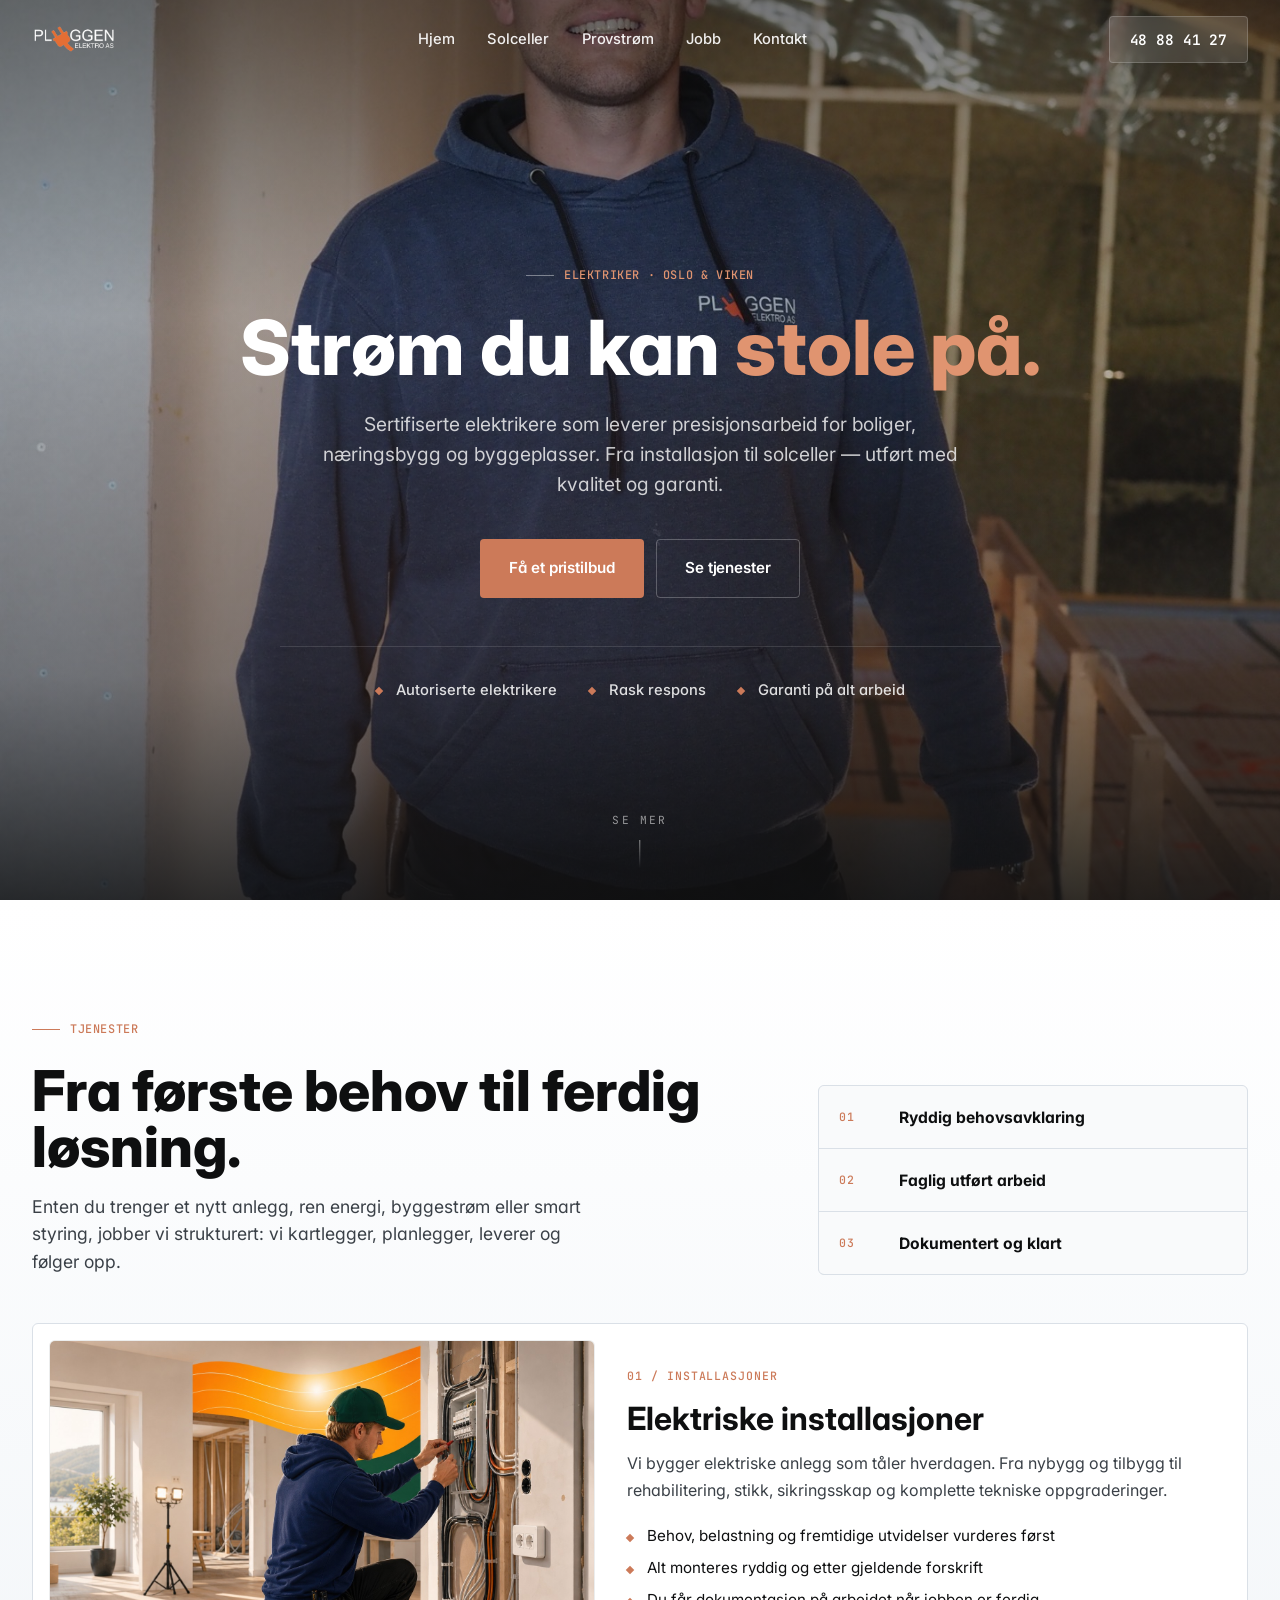
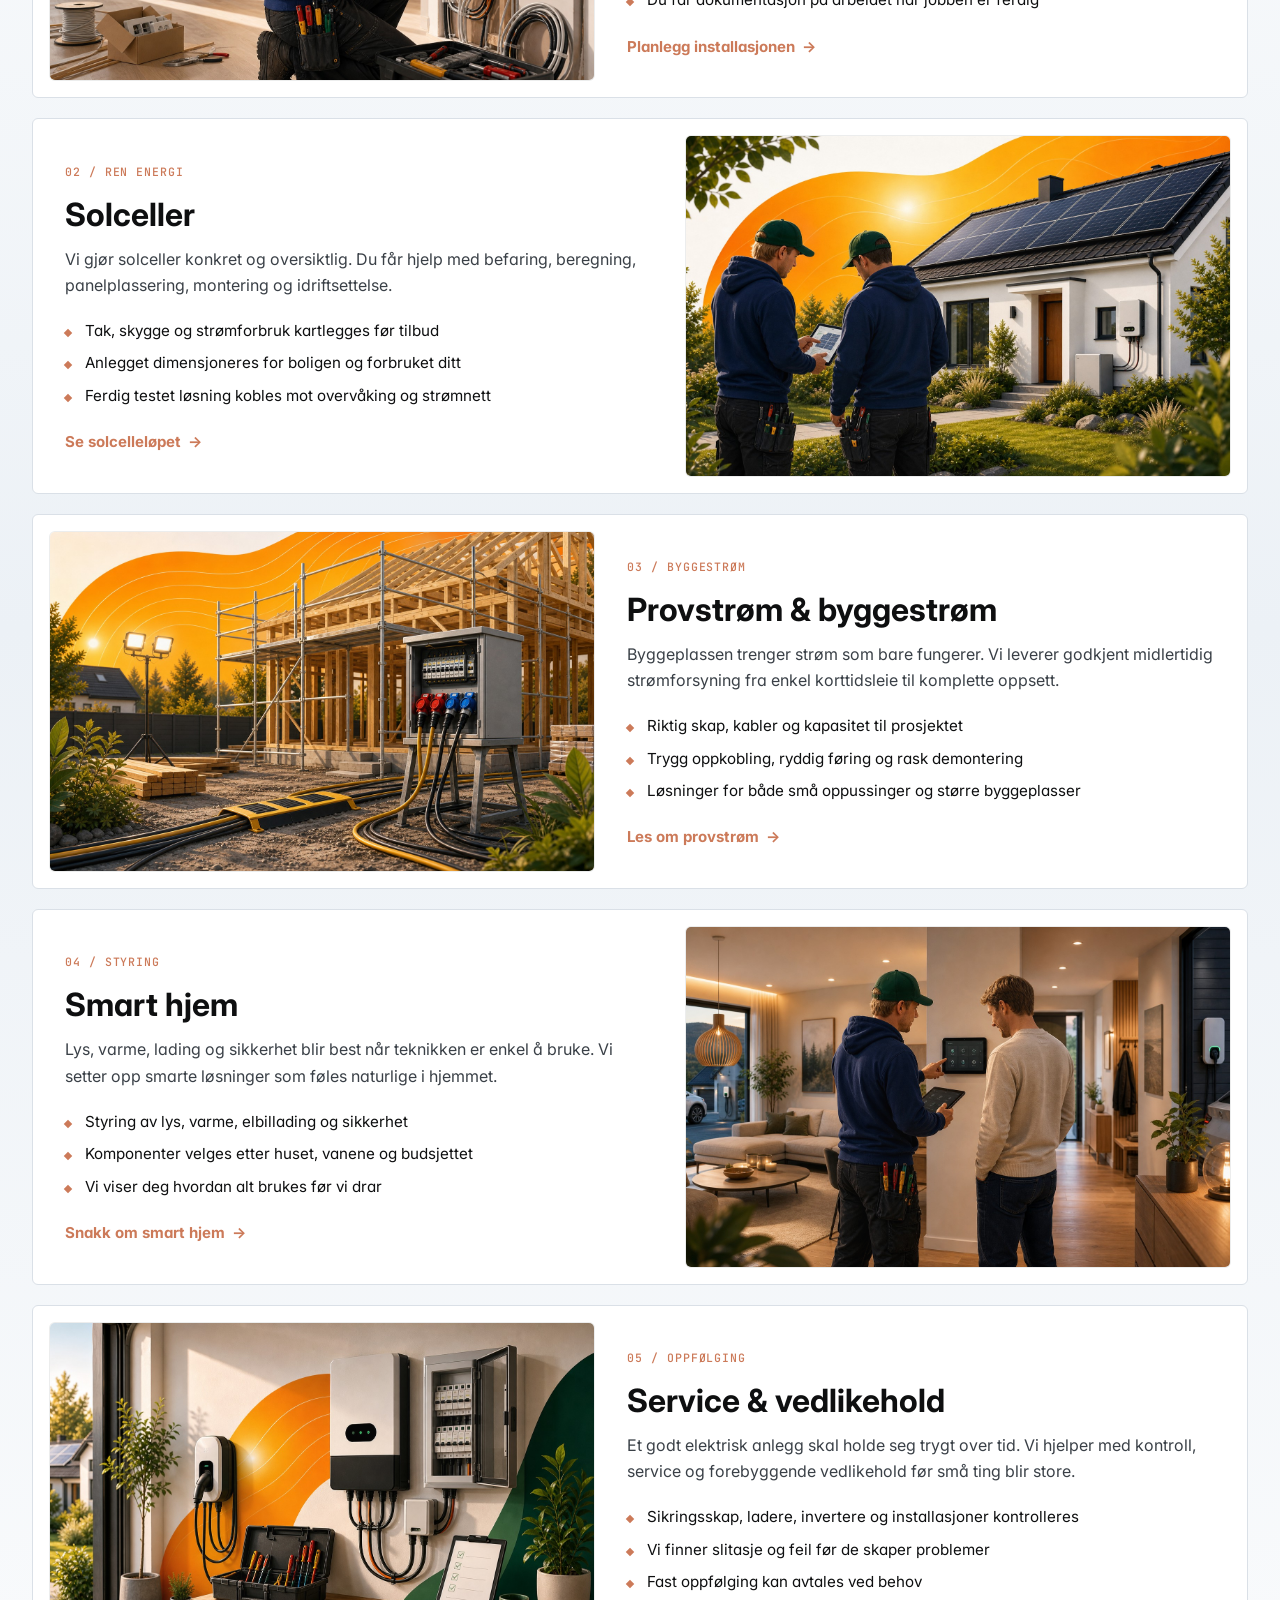
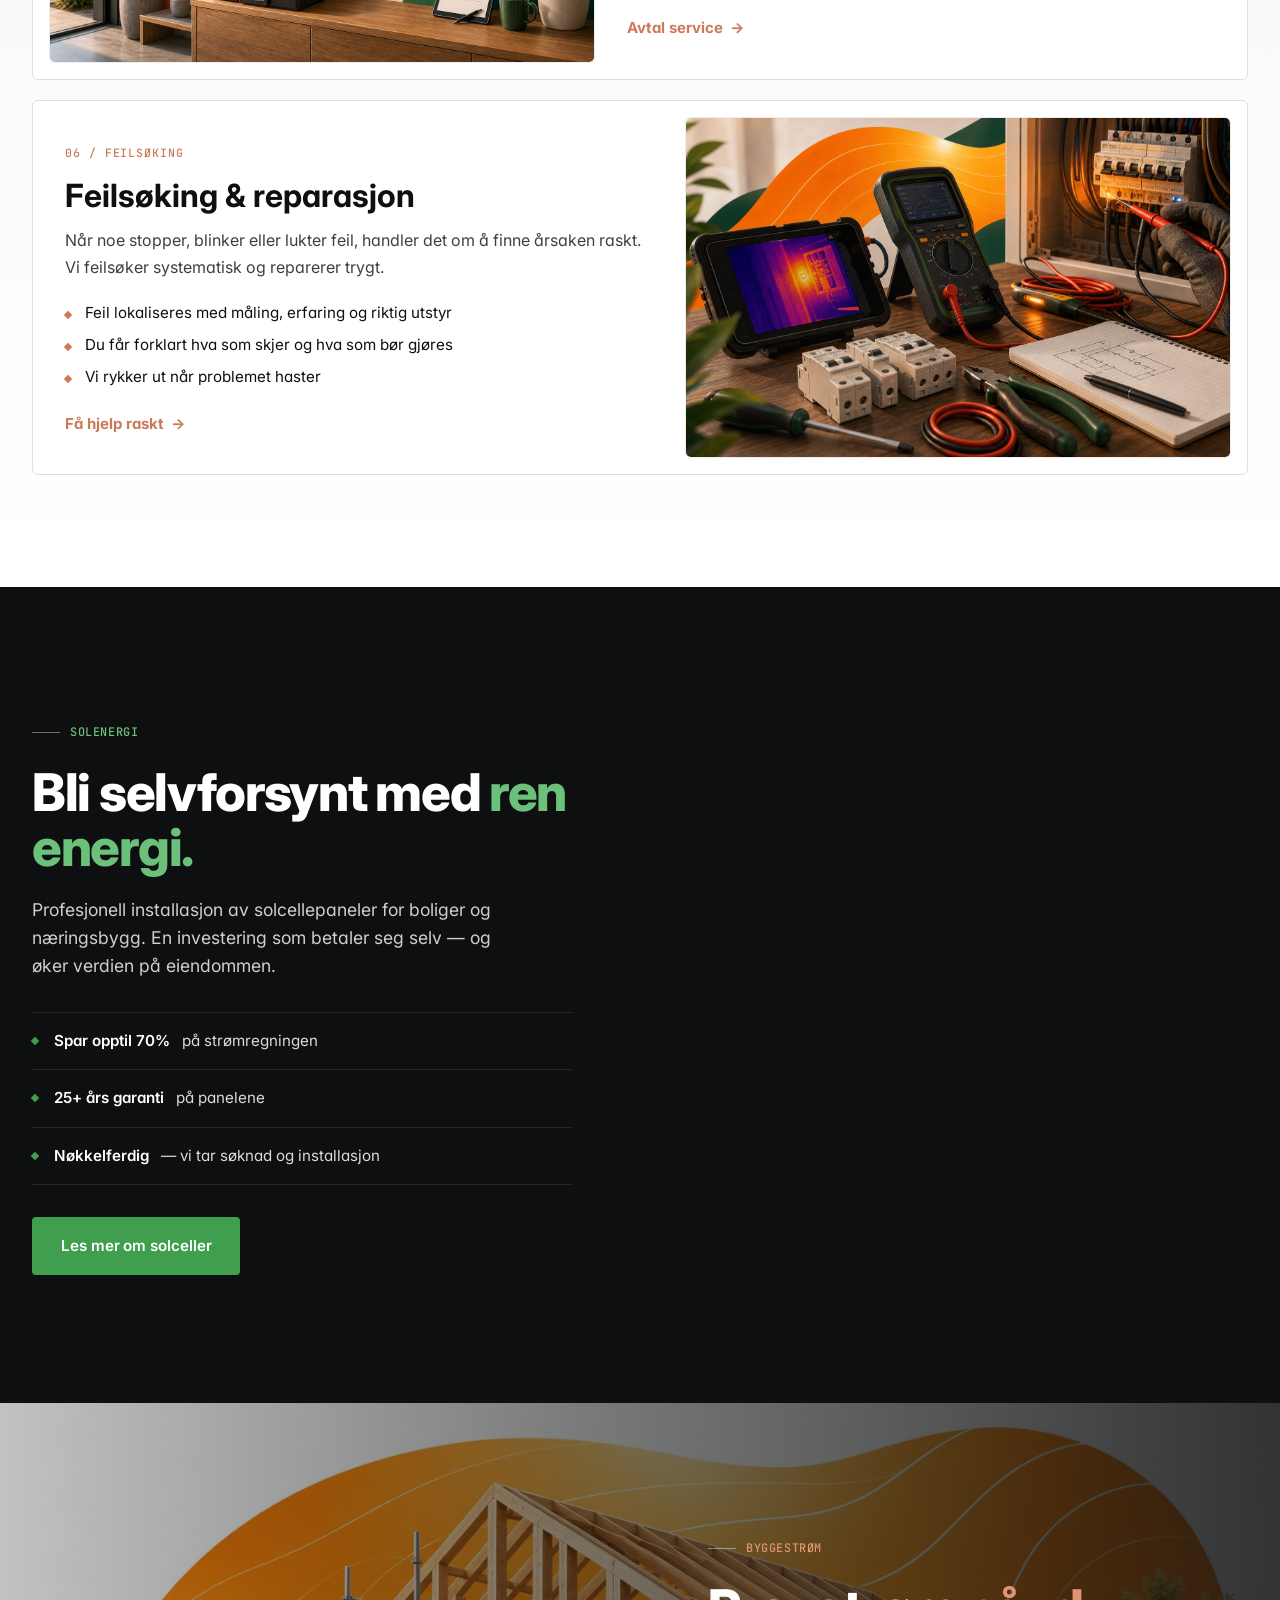
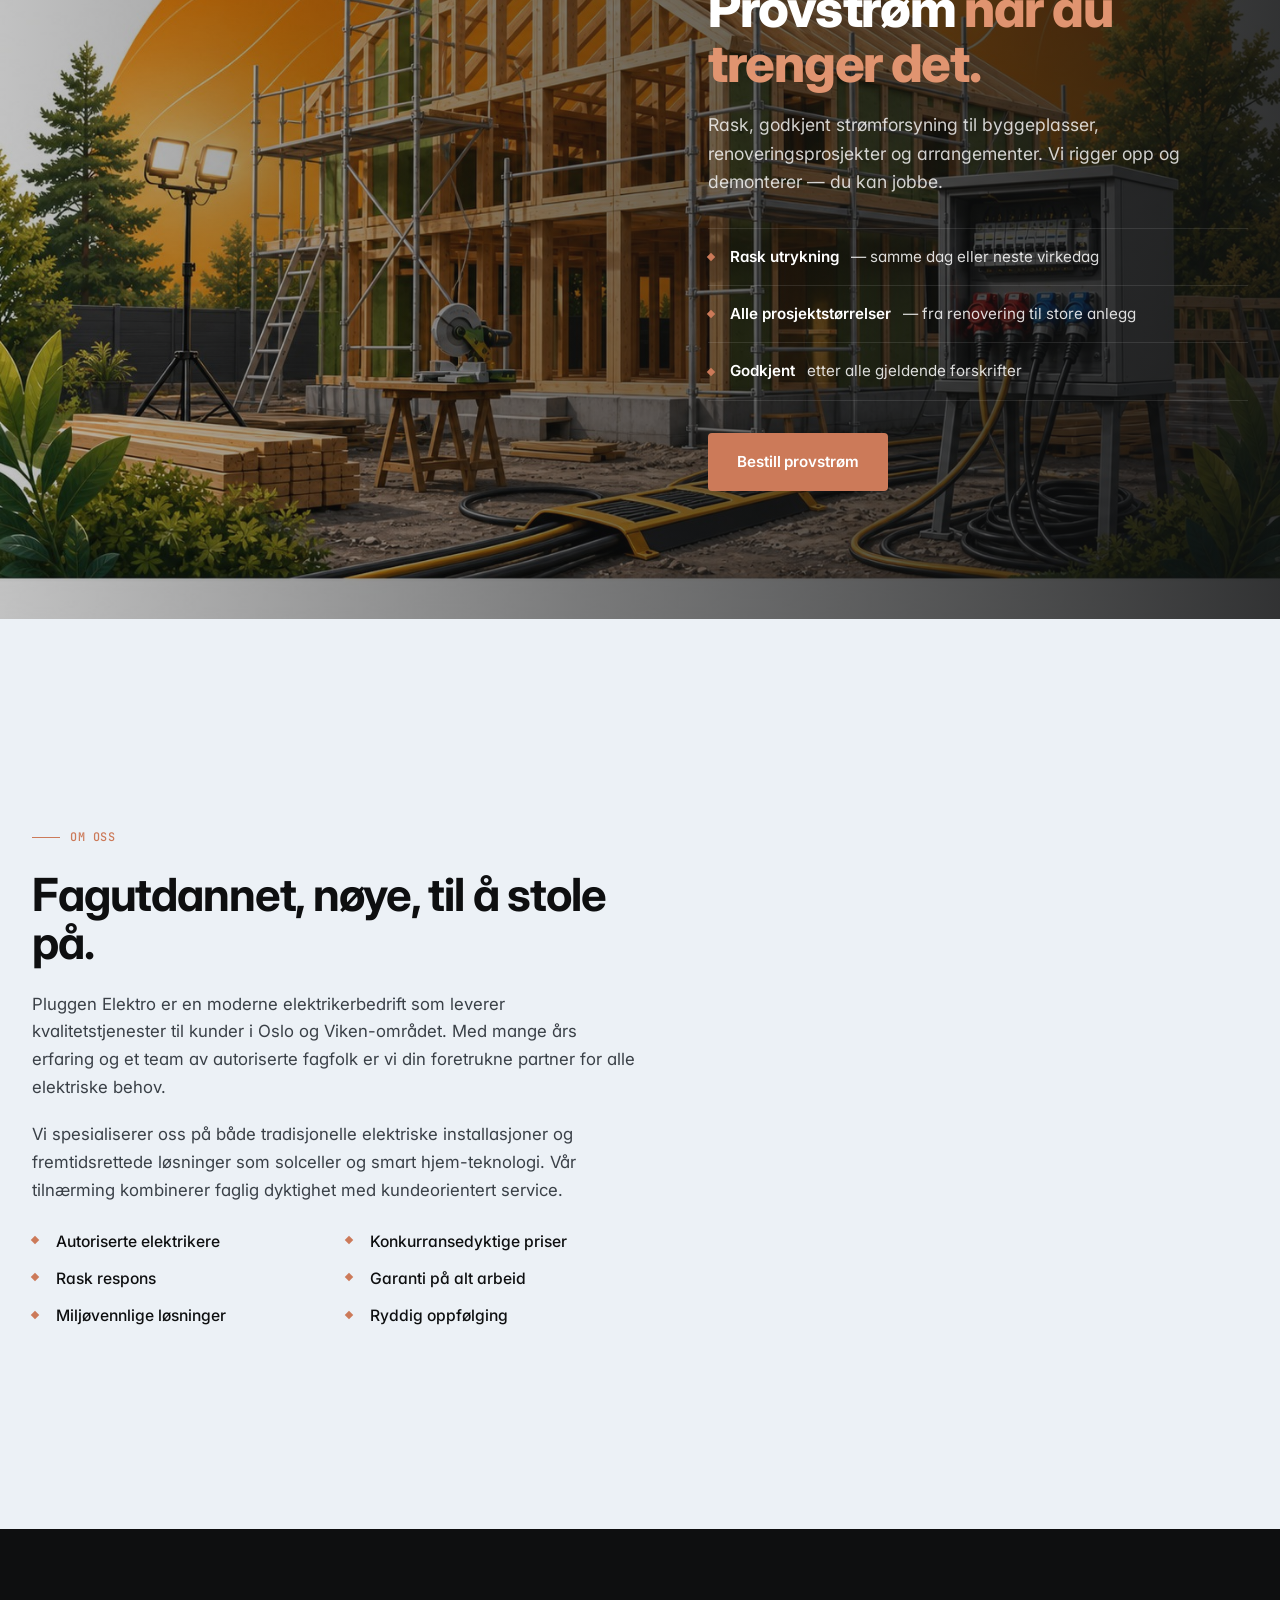
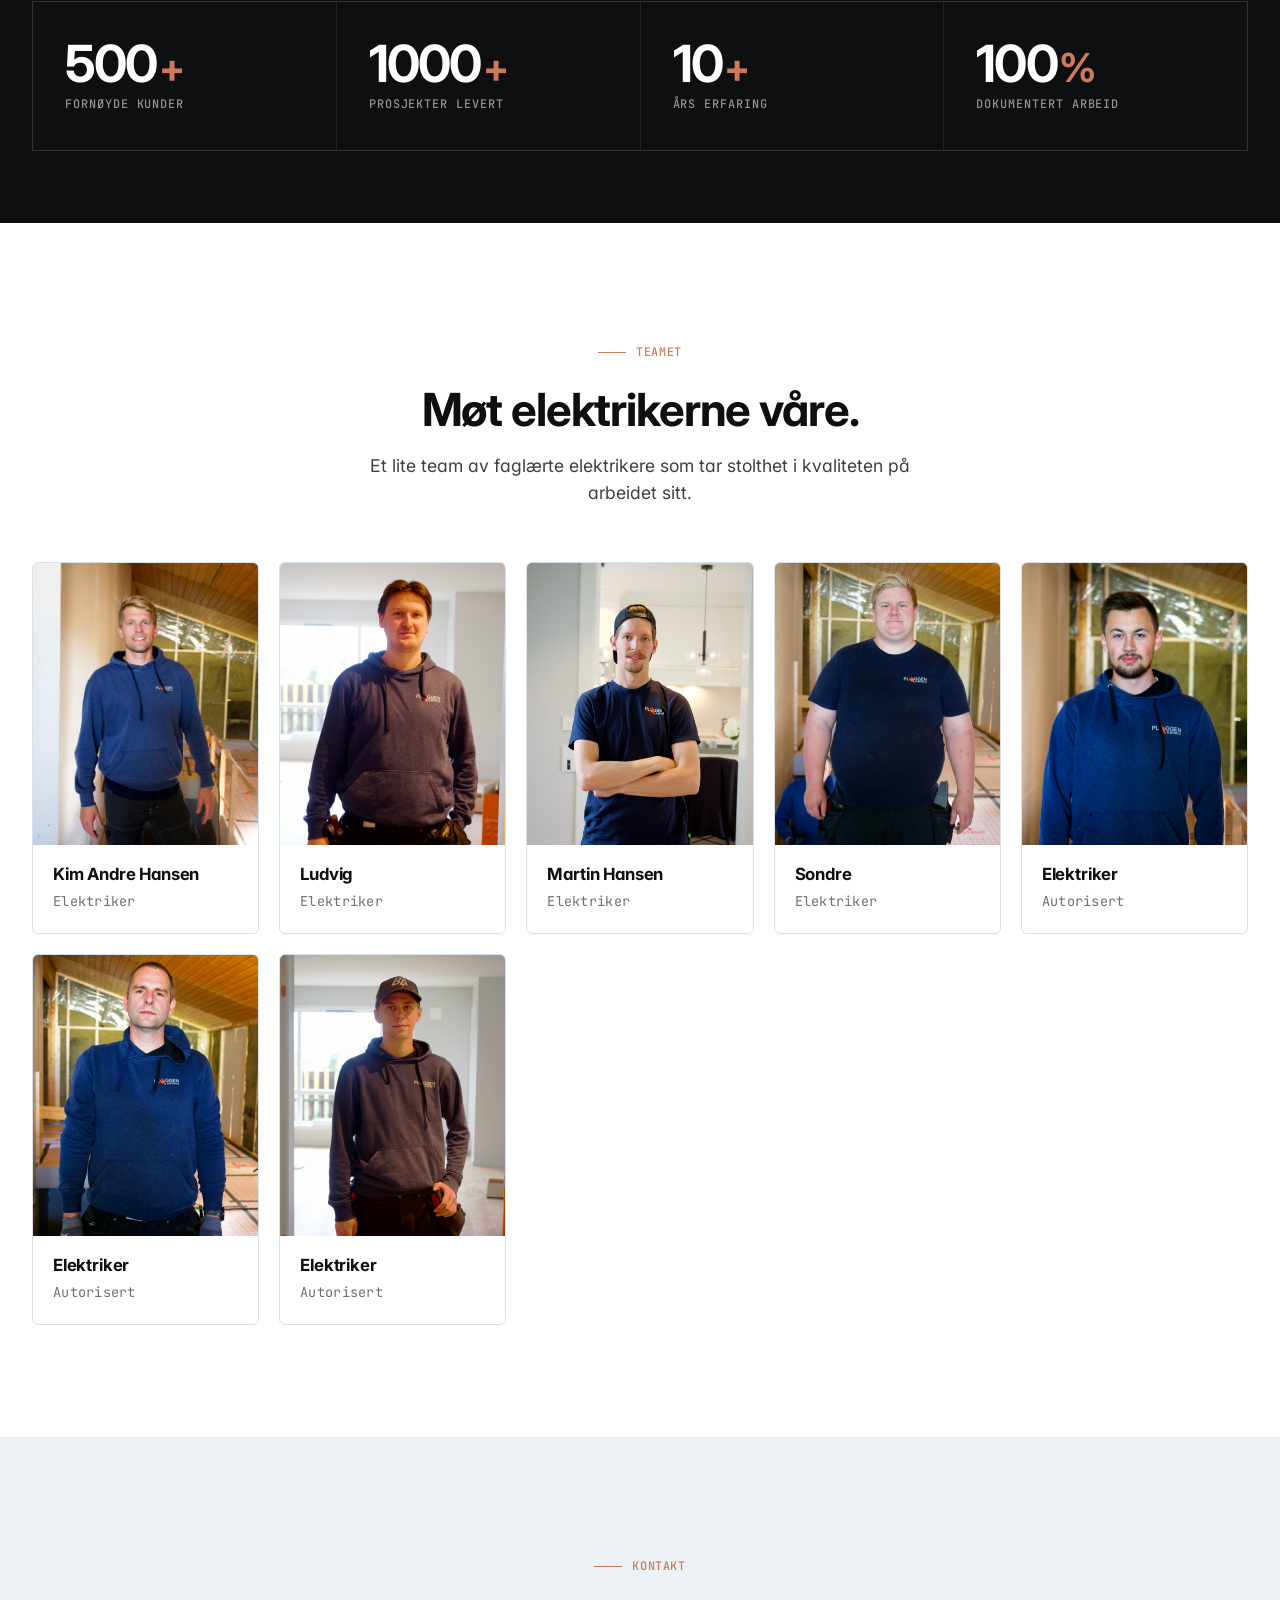
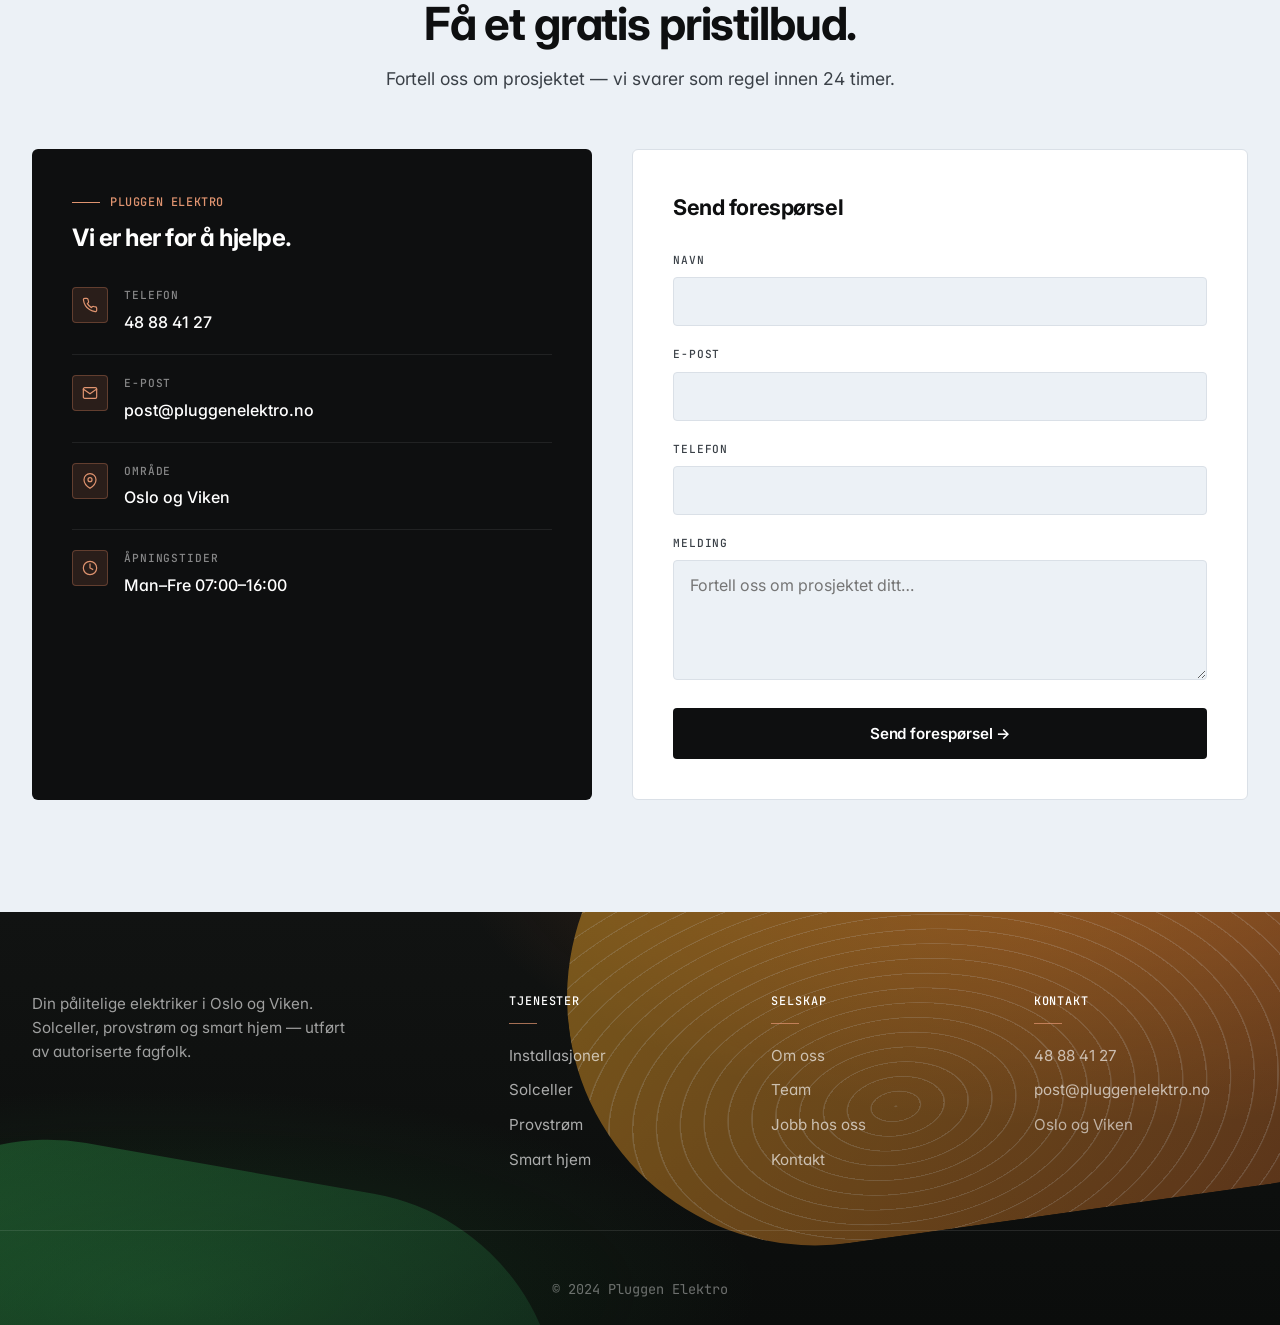
==== commit 4fd78178: "Add files via upload" ====
--- a/index.html
+++ b/index.html
@@ -433,7 +433,6 @@
     <footer>
         <div class="footer-grid">
             <div class="footer-section footer-brand">
-                <img src="images/logos/Pluggen-Elektro-OnDark.png" alt="Pluggen Elektro">
                 <p>Din pålitelige elektriker i Oslo og Viken. Solceller, provstrøm og smart hjem — utført av autoriserte fagfolk.</p>
             </div>
             <div class="footer-section">
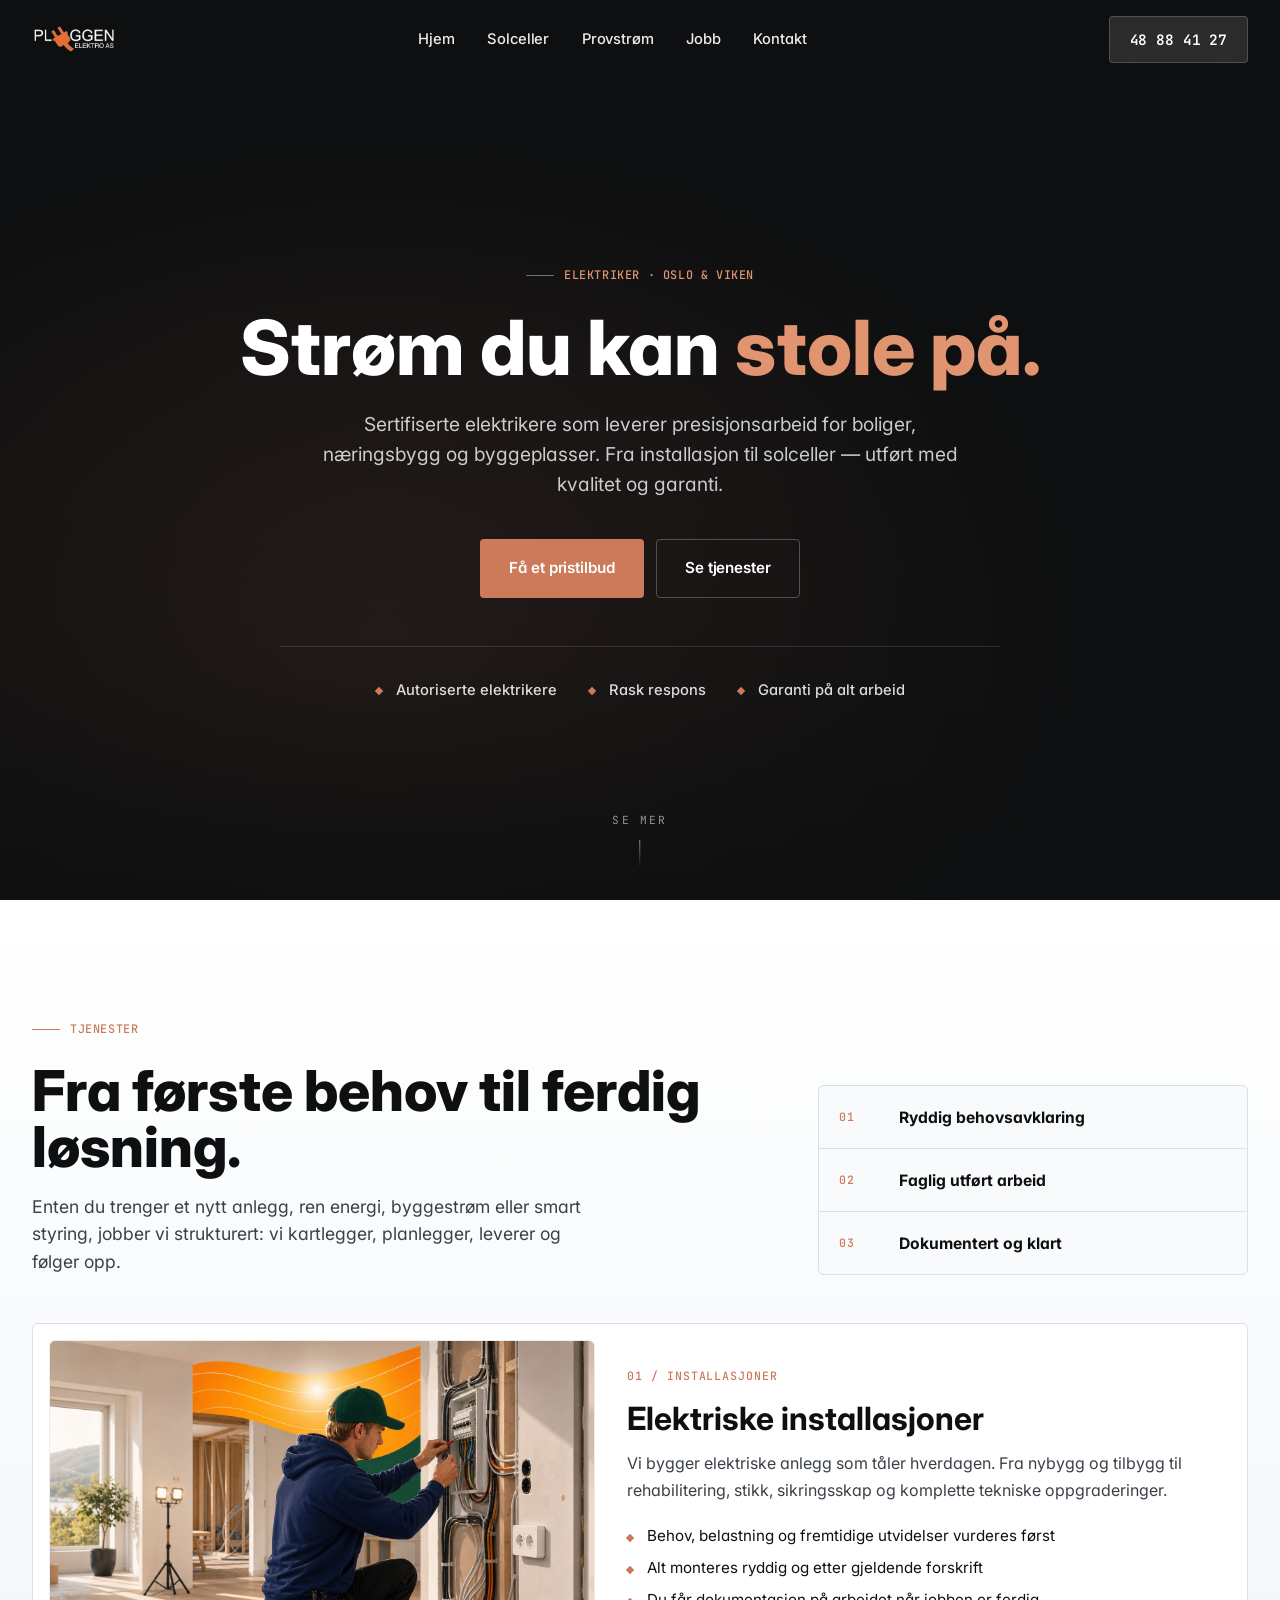
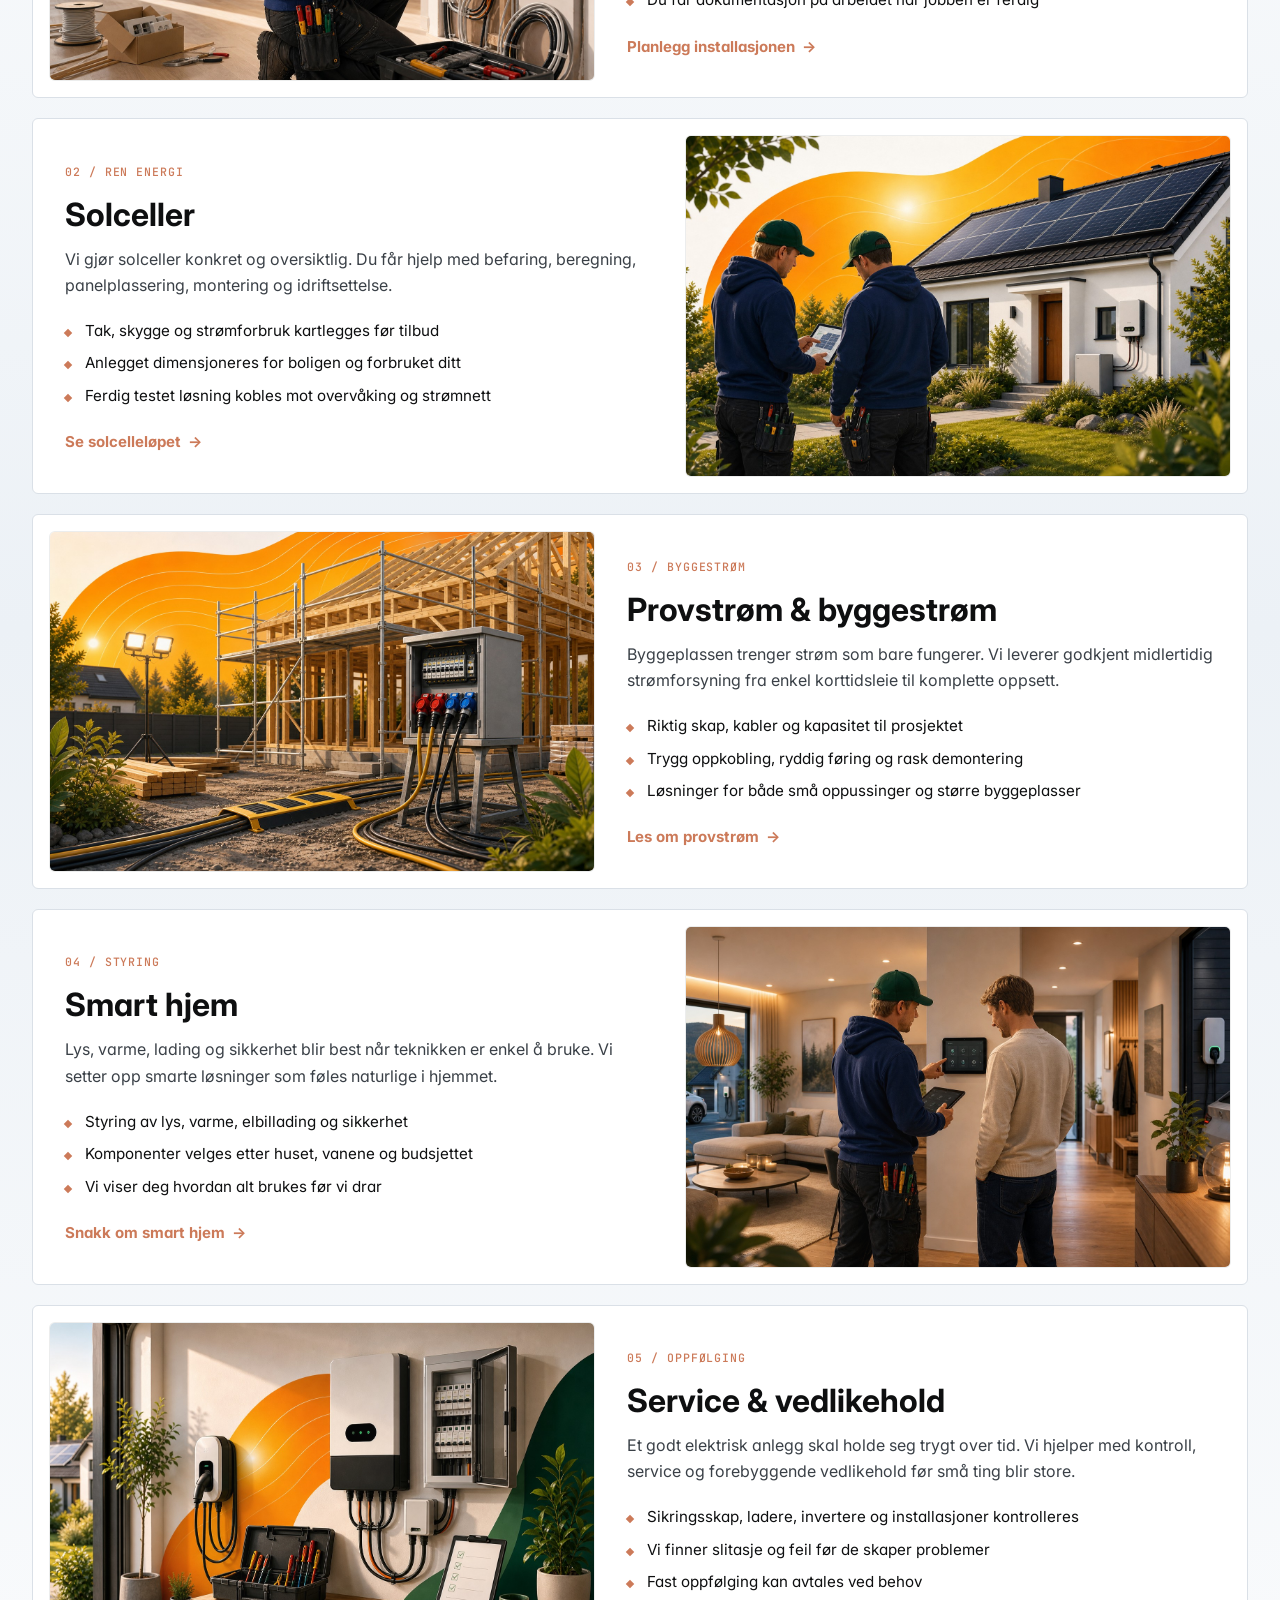
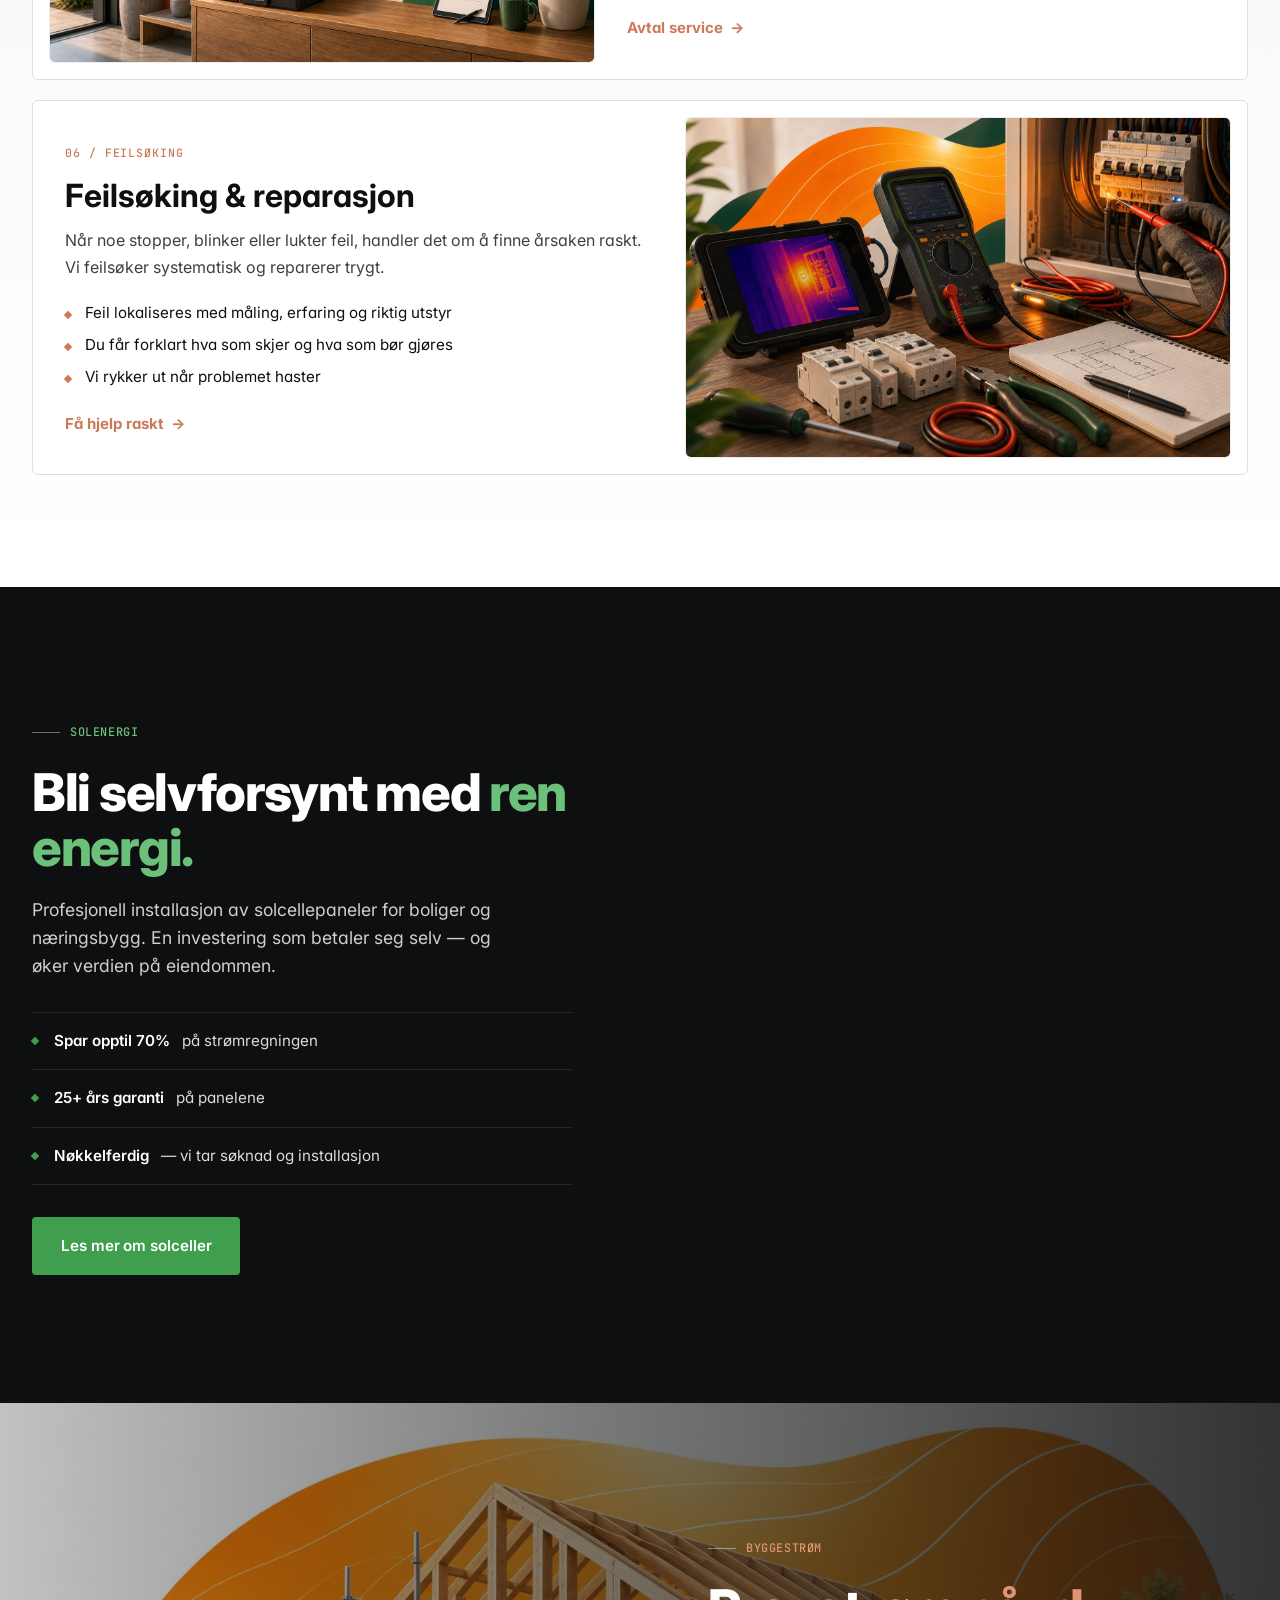
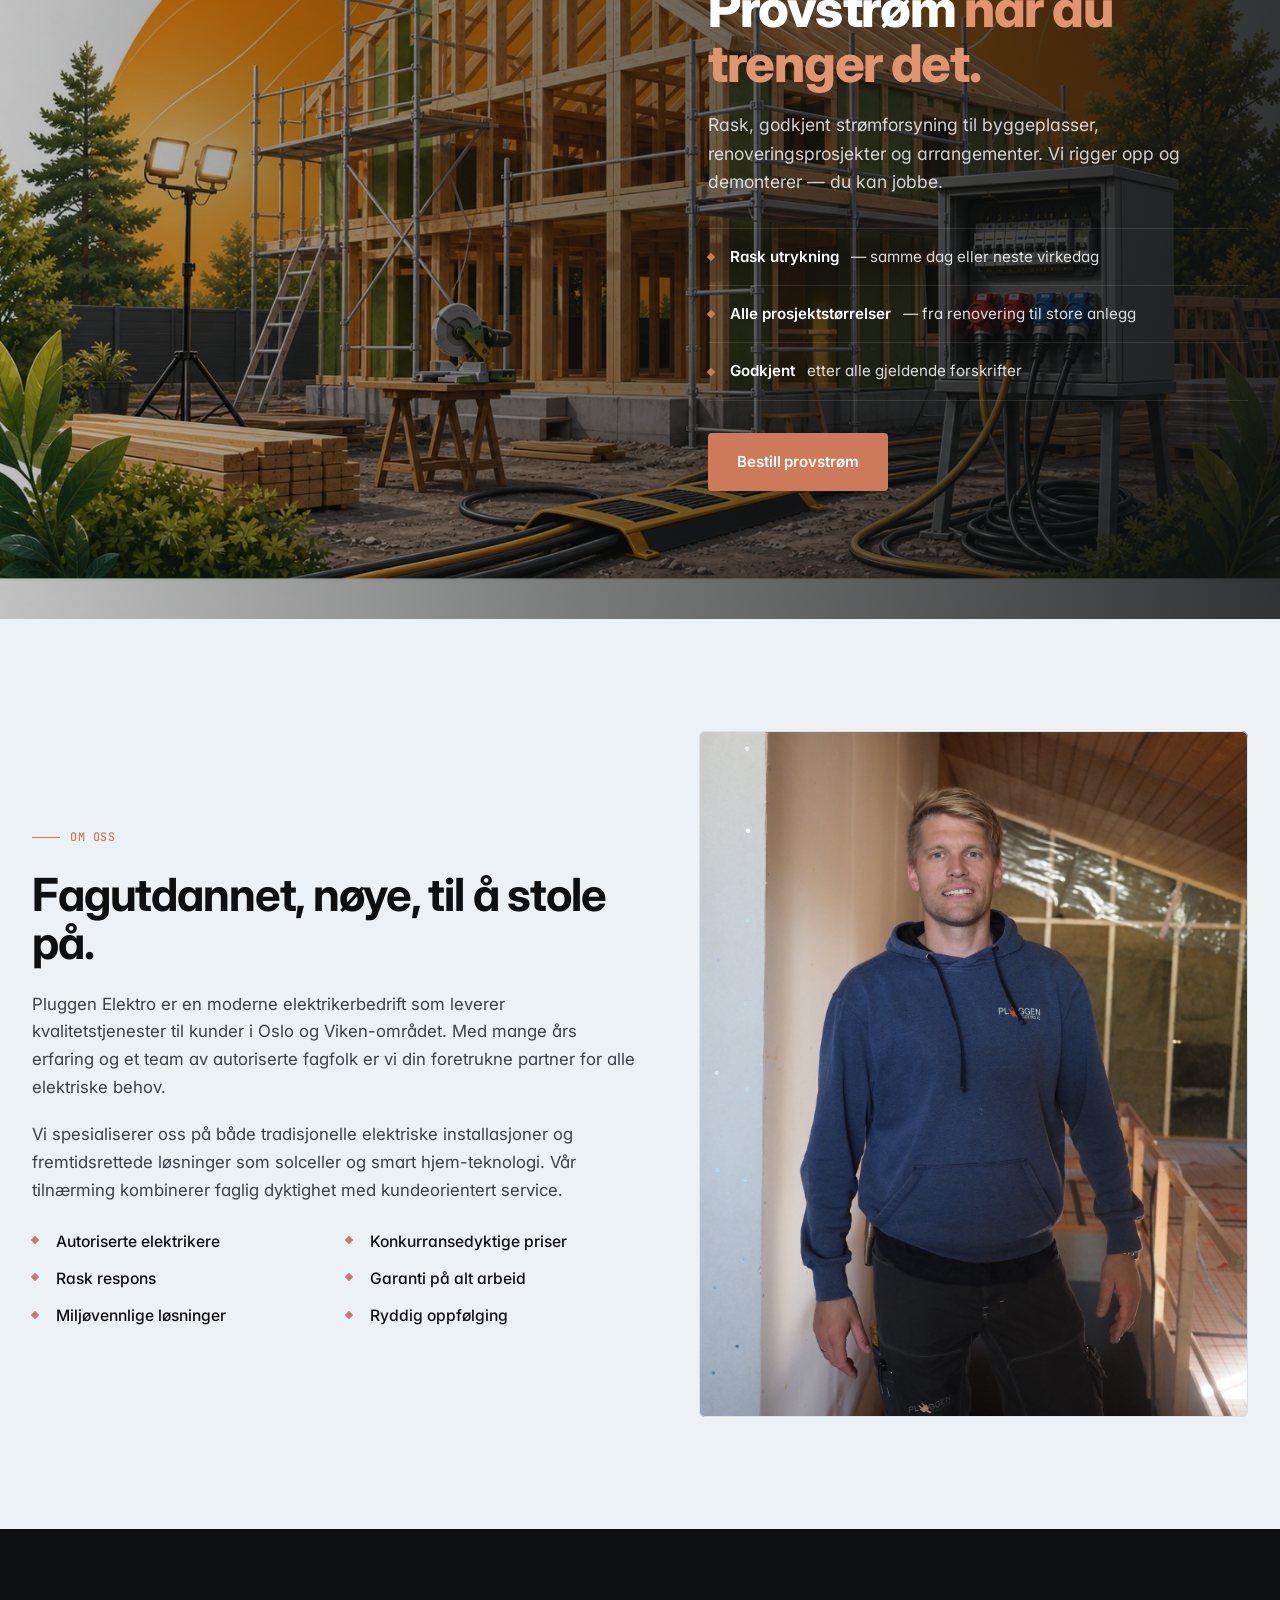
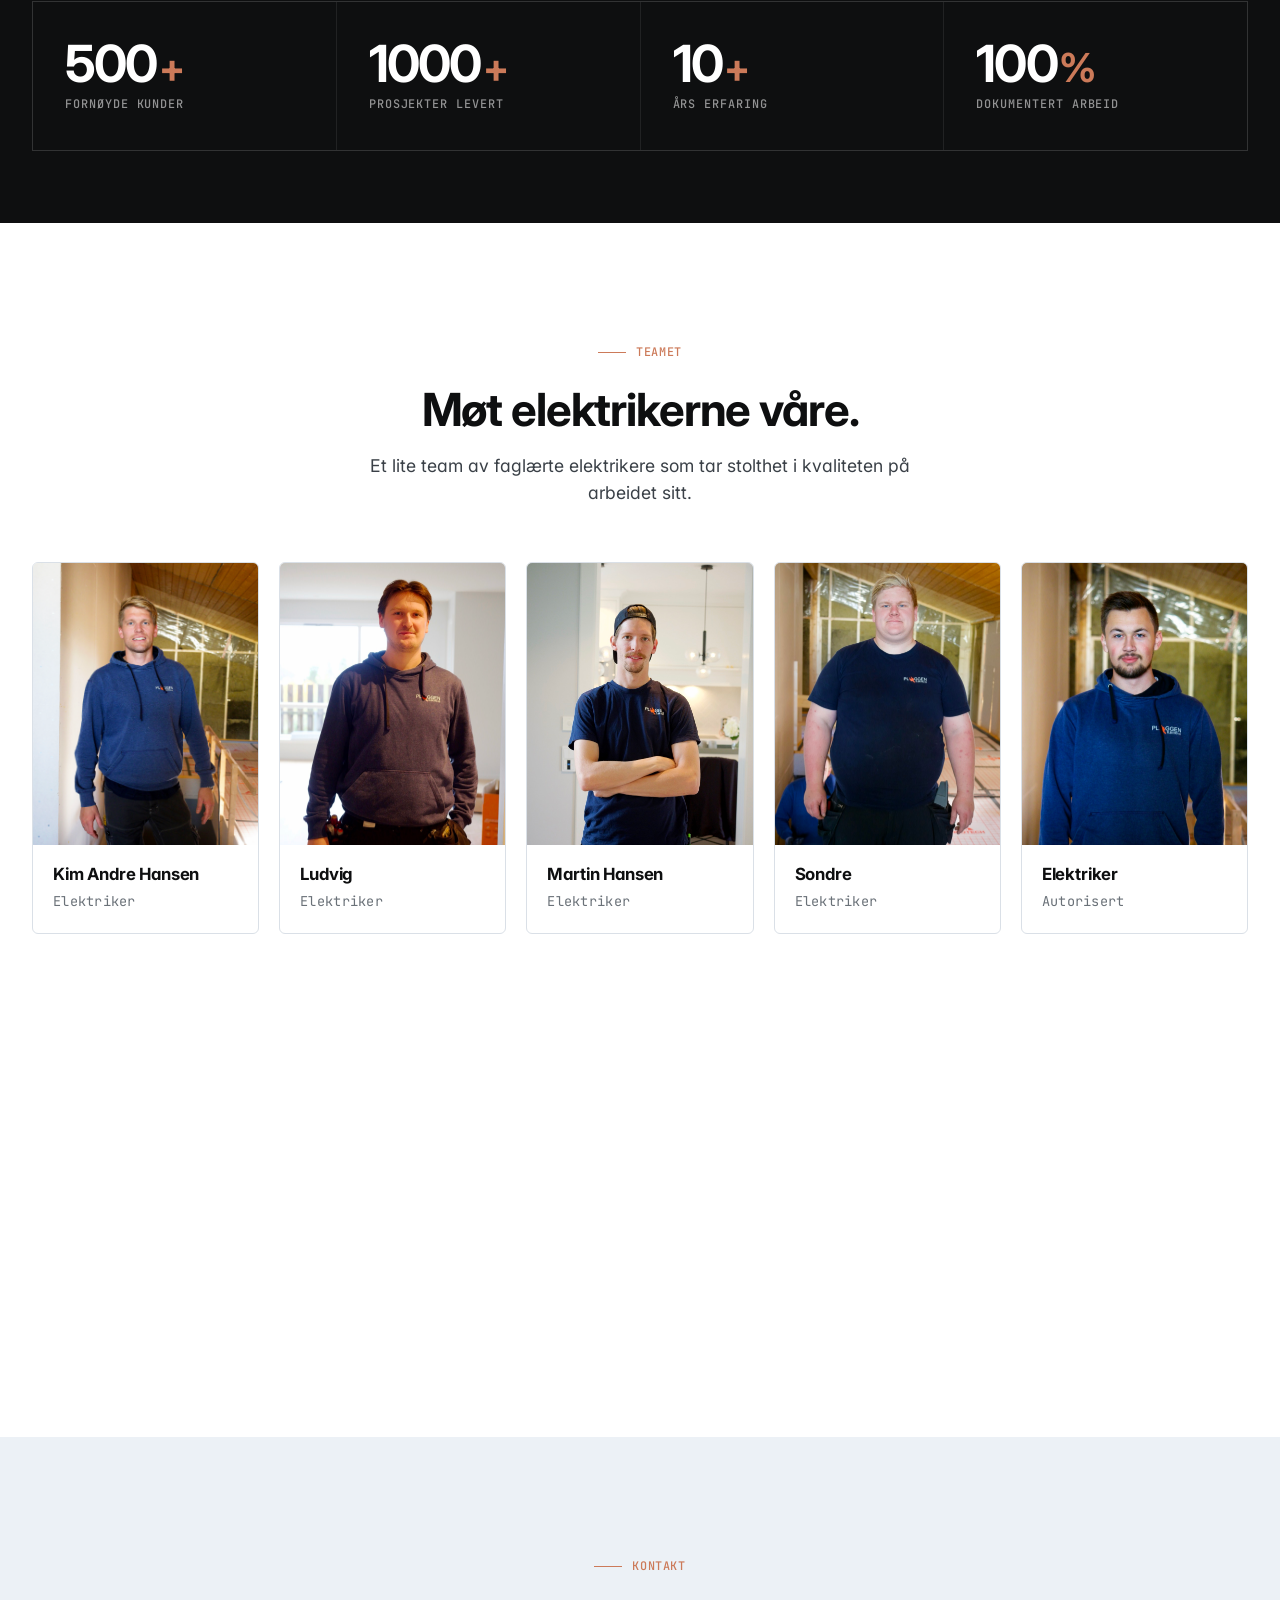
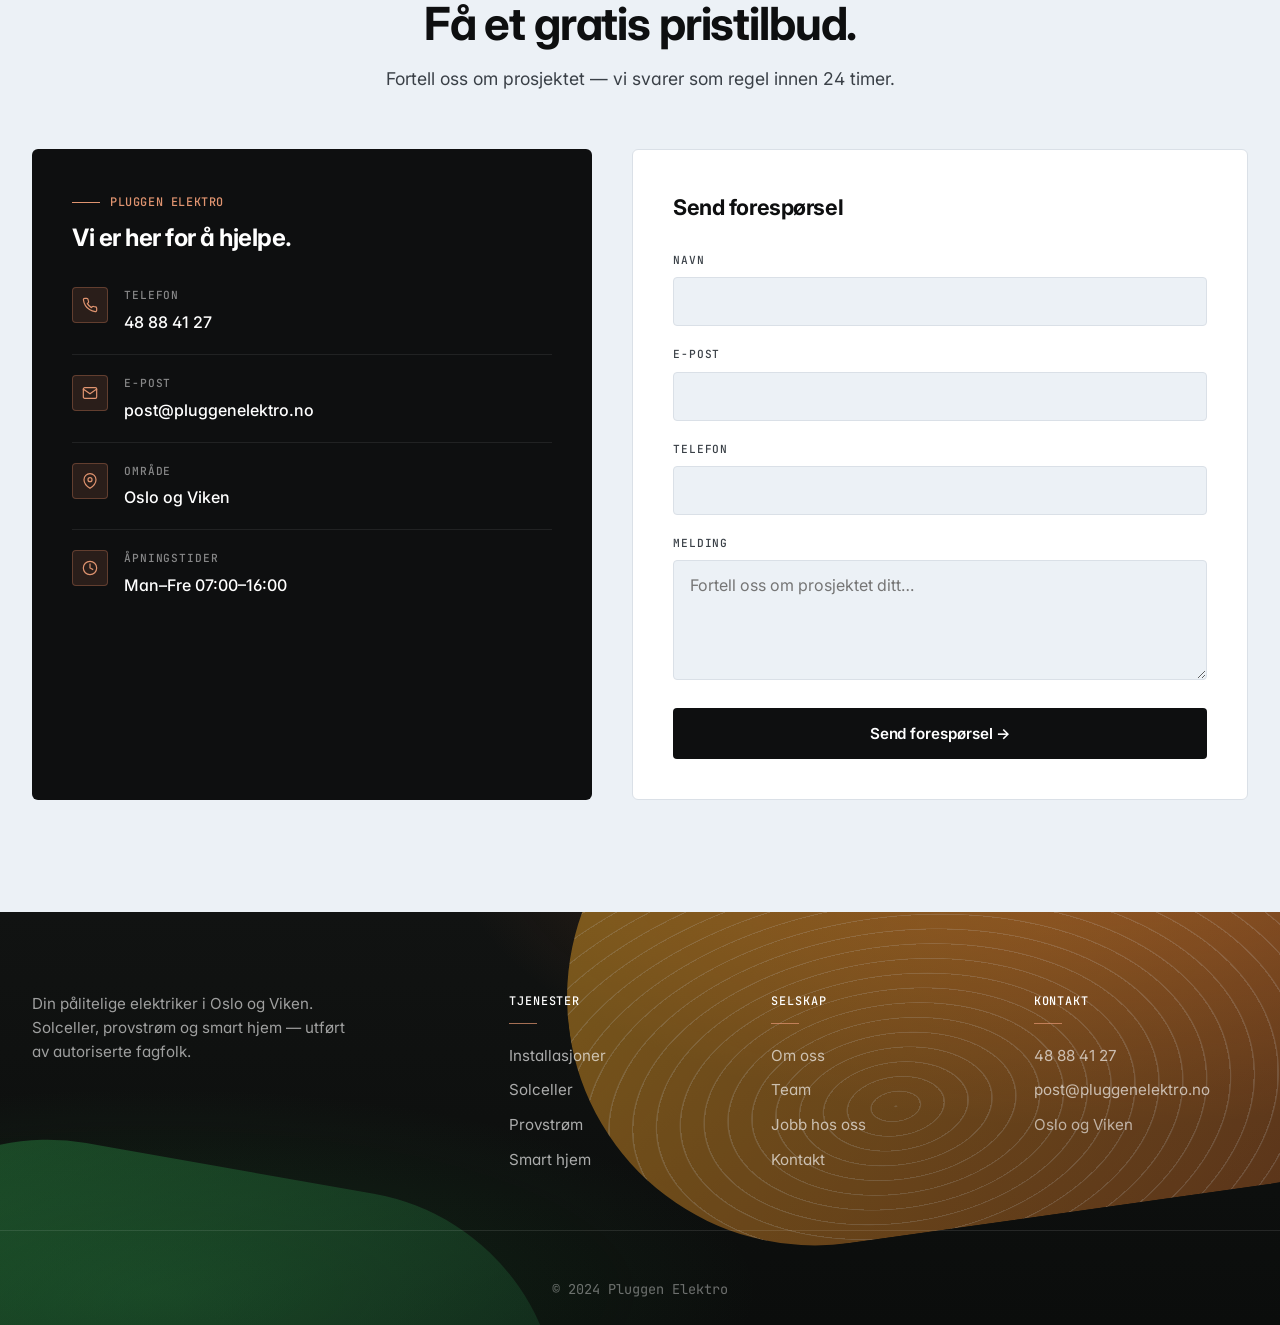
==== commit bdb92f8b: "Add files via upload" ====
--- a/index.html
+++ b/index.html
@@ -35,7 +35,7 @@
     <!-- Hero -->
     <section class="hero" id="hjem">
         <div class="hero-media">
-            <video autoplay muted loop playsinline preload="auto" poster="images/hero/P9220258.JPG">
+            <video autoplay muted loop playsinline preload="auto">
                 <source src="images/hero/Pluggen-Hero.mp4" type="video/mp4">
             </video>
         </div>
